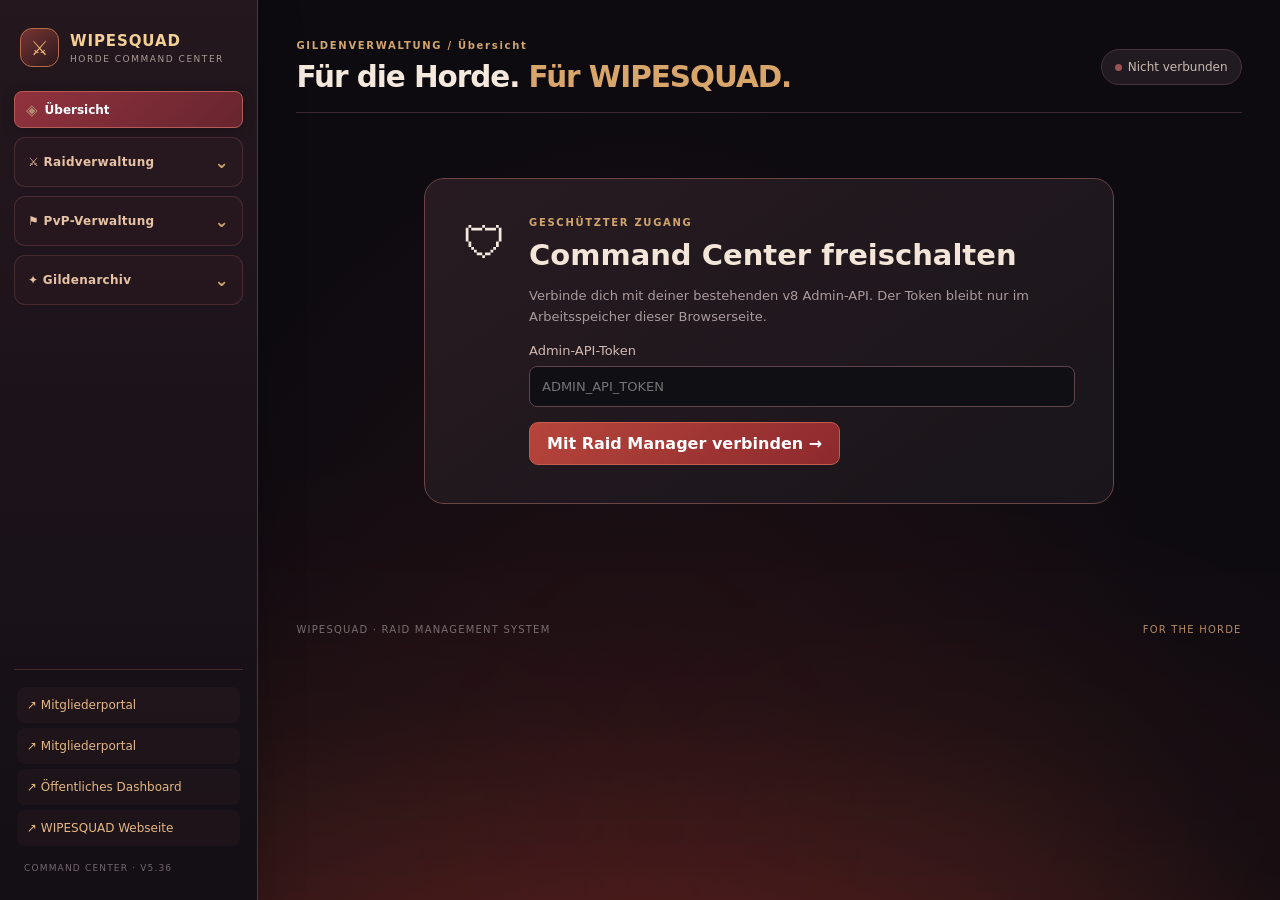
==== admin.html @ 076d46e2 "Add files via upload" ====
<!DOCTYPE html>
<html lang="de"><head><meta charset="utf-8"/><meta content="width=device-width,initial-scale=1" name="viewport"/><meta content="noindex,nofollow" name="robots"/><meta content="#100e11" name="theme-color"/><title>WIPESQUAD | Horde Command Center</title><link href="admin.css?v=533" rel="stylesheet"/><script src="dashboard-config.js"></script><script defer="" src="admin.js?v=536"></script><link href="horde-epic.css" rel="stylesheet"/><script defer="" src="site-ui.js"></script><link href="admin-nav-v534.css?v=534" rel="stylesheet"/><link href="admin-dropdown-v535.css?v=535" rel="stylesheet"/><script defer="True" src="admin-dropdown-v535.js?v=535"></script><link rel="stylesheet" href="admin-armory-v536.css?v=536"/></head><body><div class="shell" id="shell"><aside class="sidebar"><div class="brand"><div class="brand-mark">⚔</div><div><strong>WIPESQUAD</strong><small>HORDE COMMAND CENTER</small></div></div><div class="side-label">COMMAND CENTER</div><nav aria-label="Verwaltung" class="side-nav"><button aria-current="page" class="active" data-tab="overview"><span>◈</span> Übersicht</button><details class="ws-nav-dropdown"><summary>⚔  Raidverwaltung</summary><div class="ws-nav-items"><button data-tab="raids"><span>▦</span> Raidtermine</button><button data-tab="create"><span>＋</span> Raid erstellen</button><button data-tab="setup"><span>⚔</span> Wunschbesetzung</button><button data-tab="players"><span>♟</span> Spieler &amp; Kader</button><button data-tab="armory"><span>◈</span> Charaktere &amp; Armory</button></div></details><details class="ws-nav-dropdown"><summary>⚑  PvP-Verwaltung</summary><div class="ws-nav-items"><button data-tab="pvp"><span>⚑</span> PvP-Events</button><button data-tab="pvp-create"><span>＋</span> PvP-Event erstellen</button><button data-tab="pvp-teams"><span>🛡</span> PvP-Teams</button></div></details><details class="ws-nav-dropdown"><summary>✦  Gildenarchiv</summary><div class="ws-nav-items"><button data-tab="logs"><span>✦</span> Loot &amp; Bosskills</button></div></details></nav><div class="side-bottom"><a href="mitglied.html">↗ Mitgliederportal</a><a href="dashboard.html">↗ Öffentliches Dashboard</a><a href="index.html">↗ WIPESQUAD Webseite</a><div class="version">COMMAND CENTER · V5.36</div></div></aside><main class="main"><header class="topbar"><div><div class="eyebrow">GILDENVERWALTUNG / <span id="section-title">Übersicht</span></div><h1>Für die Horde. <em>Für WIPESQUAD.</em></h1></div><div class="top-actions"><span class="connection"><i></i><span id="connection-text">Nicht verbunden</span></span><button class="ghost" hidden="" id="logout">Abmelden</button></div></header><section class="login-card" id="login"><div class="login-icon">🛡</div><div><div class="eyebrow">GESCHÜTZTER ZUGANG</div><h2>Command Center freischalten</h2><p class="muted">Verbinde dich mit deiner bestehenden v8 Admin-API. Der Token bleibt nur im Arbeitsspeicher dieser Browserseite.</p><label>Admin-API-Token<input autocomplete="off" id="token" placeholder="ADMIN_API_TOKEN" type="password"/></label><button id="connect">Mit Raid Manager verbinden →</button></div></section><p aria-live="polite" class="status" id="status" role="status"></p><div hidden="" id="management"><section id="tab-overview"><div class="hero-panel"><div><div class="eyebrow">WIPESQUAD · LIVE OPERATIONS</div><h2>Deine Gilde. Deine Raids.<br/><span>Alles im Blick.</span></h2><p>Plane Events, organisiere Klassen und verwalte deinen Kader von einem zentralen Ort.</p><div class="hero-actions"><button id="quick-create">＋ Neuen Raid planen</button><button class="ghost" id="quick-plan">⚔ Raidbedarf ändern</button></div></div><div class="hero-emblem">⚔</div></div><div class="stats" id="stats"></div><div class="two-col"><section class="panel"><div class="sectionhead"><div><div class="eyebrow">RAIDPLANUNG</div><h2>Kommende Raids</h2></div><button class="ghost compact" id="overview-refresh">↻ Aktualisieren</button></div><div class="raid-grid" id="upcoming"></div></section><section class="panel"><div class="eyebrow">KADERÜBERSICHT</div><h2>Aktuelle Rollen</h2><div class="roles" id="role-summary"></div><p class="muted" id="overview-updated"></p><div class="help-box">Tipp: Klicke auf einen Raid, um Anmeldungen, Anwesenheit, Warteliste und Loot zu bearbeiten.</div></section></div></section><section class="panel" hidden="" id="tab-raids"><div class="sectionhead"><div><div class="eyebrow">RAID MANAGEMENT</div><h2>Raidtermine verwalten</h2></div><button class="ghost" id="reload">↻ Daten aktualisieren</button></div><label>Raidtermin auswählen<select id="event-select"></select></label><div id="event-detail"></div></section><section class="panel" hidden="" id="tab-setup"><div class="eyebrow">RAID COMPOSITION</div><h2>Wunschbesetzung bearbeiten</h2><p class="muted">Ändere Klassen und Specs über Dropdowns. Kein JSON notwendig.</p><label>Raidgröße<select id="size"><option value="10">10 Spieler</option><option value="20">20 Spieler</option><option value="40">40 Spieler</option></select></label><div class="total" id="template-total"></div><div class="template-header"><span>KLASSE &amp; SPEZIALISIERUNG</span><span>ANZAHL</span></div><div id="template-rows"></div><div class="actions"><button class="ghost" id="add-spec">＋ Klasse / Spec hinzufügen</button><button id="save-template">Besetzung speichern</button></div><p class="muted">Die Summe muss der Raidgröße entsprechen. Bestehende Anmeldungen werden nicht gelöscht.</p></section><section class="panel" hidden="" id="tab-create"><div class="eyebrow">EVENT CREATOR</div><h2>Neuen Raid erstellen</h2><div class="two"><label>Raidname<input id="new-title" placeholder="Molten Core"/></label><label>Raidgröße<select id="new-size"><option value="10">10 Spieler</option><option value="20">20 Spieler</option><option value="40">40 Spieler</option></select></label><label>Datum<input id="new-date" type="date"/></label><label>Startzeit<input id="new-time" type="time" value="19:30"/></label></div><label>Discord-Kanal-ID<input id="new-channel" inputmode="numeric" placeholder="Rechtsklick auf Kanal → ID kopieren"/></label><label>Beschreibung<textarea id="new-description" placeholder="Treffpunkt, Vorbereitung, besondere Hinweise …" rows="4"></textarea></label><button id="create">⚔ Raid in Discord erstellen</button></section><section class="panel" hidden="" id="tab-players"><div class="eyebrow">ROSTER</div><h2>Spieler &amp; Anmeldungen</h2><p class="muted">Durchsuche die angemeldeten Charaktere. Für Anwesenheit und Entfernen wähle den jeweiligen Raidtermin.</p><label>Spieler suchen<input id="player-search" placeholder="Name, Klasse, Spec oder Rolle …" type="search"/></label><p class="muted" id="player-count"></p><div id="players-list"></div></section><section class="panel" hidden="" id="tab-armory"><div class="eyebrow">GILDENKADER · ARMORY</div><h2>Alle Gildencharaktere</h2><p class="muted">Gespeicherte Charaktere der WIPESQUAD-Gilde. Ausrüstung und Werte über die externe WoW Forever Armory ansehen.</p><div class="ws-armory-tools"><label>Charakter suchen<input id="armory-search" type="search" placeholder="Name, Klasse, Spezialisierung oder Discord-ID …" /></label><label>Klasse filtern<select id="armory-class"><option value="">Alle Klassen</option></select></label></div><p class="muted" id="armory-count"></p><div id="armory-list" class="ws-armory-grid"></div></section><section class="panel" hidden="" id="tab-pvp"><div class="eyebrow">WARFRONT · EVENT MANAGEMENT</div><h2>PvP-Events &amp; Teilnehmer</h2><p class="muted">Termine, Teilnehmer und Absagen zentral verwalten.</p><div id="pvp-list"></div></section>
<section class="panel" hidden="" id="tab-pvp-create"><div class="eyebrow">WARFRONT · EVENT CREATOR</div><h2>Neues PvP-Event erstellen</h2><div class="two"><label>Eventname<input id="pvp-new-title" maxlength="70" placeholder="Arena-Abend"/></label><label>Plätze<input id="pvp-new-slots" max="80" min="2" type="number" value="10"/></label><label>Datum<input id="pvp-new-date" type="date"/></label><label>Startzeit<input id="pvp-new-time" type="time" value="19:30"/></label></div><label>Discord-Textkanal-ID<input id="pvp-new-channel" inputmode="numeric" placeholder="Kanal-ID aus Discord"/></label><button id="pvp-create-button">⚔ PvP-Event in Discord erstellen</button><p class="muted">Das Event wird mit interaktiven Anmeldebuttons im gewählten Discord-Kanal veröffentlicht.</p></section>
<section class="panel" hidden="" id="tab-pvp-teams"><div class="eyebrow">WARFRONT · TEAM MANAGEMENT</div><h2>Arena-Teams &amp; Schlachtfeldgruppen</h2><p class="muted">Spieler über ihre Discord-Nutzer-ID zuordnen. Arena-Teams haben feste Größen; Schlachtfeldgruppen bis zu 40 Mitglieder.</p><div class="ws-pvp-team-create"><label>Teamname<input id="pvp-team-name" maxlength="60" placeholder="Horde Elite"/></label><label>Modus<select id="pvp-team-mode"><option value="2v2">Arena 2v2</option><option value="3v3">Arena 3v3</option><option value="5v5">Arena 5v5</option><option value="Schlachtfeld">Schlachtfeldgruppe</option></select></label><button id="pvp-team-create">＋ Team erstellen</button></div><div id="pvp-team-list"></div></section><section class="panel" hidden="" id="tab-logs"><div class="eyebrow">GUILD ARCHIVES</div><h2>Loot &amp; Bosskills</h2><p class="muted">Alle dokumentierten Bosskills und Loot-Einträge. Neue Einträge kannst du unter „Raidtermine“ hinzufügen.</p><div id="log-list"></div></section></div><footer>WIPESQUAD · RAID MANAGEMENT SYSTEM <span>FOR THE HORDE</span></footer></main></div><div class="toast" hidden="" id="toast" role="status"></div></body></html>
---- admin.css ----
:root{color-scheme:dark;font-family:Inter,Segoe UI,system-ui,sans-serif;background:#0d0d10;color:#f5e9de}*{box-sizing:border-box}body{margin:0;background:radial-gradient(ellipse at 65% -20%,#3a2025 0,transparent 45%),#0d0d10}button,input,select,textarea{font:inherit}button{cursor:pointer;background:linear-gradient(135deg,#b6453b,#8d292e);color:#fff;border:1px solid #c55b4c;border-radius:9px;padding:11px 17px;font-weight:700;transition:.15s}button:hover{filter:brightness(1.16)}button:disabled{opacity:.45;cursor:not-allowed}.ghost{background:#292127;border-color:#594047}.danger{background:#622a30;border-color:#9e4247}.compact{padding:7px 11px;font-size:12px}.shell{display:grid;grid-template-columns:252px minmax(0,1fr);min-height:100vh}.sidebar{position:sticky;top:0;height:100vh;background:#151318;border-right:1px solid #37262b;padding:26px 16px;display:flex;flex-direction:column}.brand{display:flex;gap:12px;align-items:center;padding:5px 8px 34px}.brand-mark{display:grid;place-items:center;width:46px;height:46px;background:linear-gradient(145deg,#763333,#2b191c);border:1px solid #b66a49;border-radius:12px;color:#e6b777;font-size:25px}.brand strong{font-size:18px;letter-spacing:.06em;color:#f4cf96}.brand small{display:block;font-size:9px;letter-spacing:.17em;color:#a99b96;margin-top:4px}.side-label,.eyebrow{font-size:10px;font-weight:800;letter-spacing:.17em;color:#d2a56c}.side-label{padding:8px 13px}.side-nav{display:grid;gap:6px}.side-nav button{display:flex;align-items:center;gap:12px;text-align:left;background:transparent;border:1px solid transparent;color:#bdb0af;font-size:13px;padding:13px 14px}.side-nav button span{font-size:19px;color:#b48b70;width:22px;text-align:center}.side-nav button:hover{background:#2a2025}.side-nav button.active{background:#392429;border-color:#724147;color:#f6d3a6}.side-bottom{margin-top:auto;display:grid;gap:14px;padding:20px 12px 0;border-top:1px solid #392b2f}.side-bottom a{color:#d3b08b;text-decoration:none;font-size:12px}.version{color:#74676a;font-size:10px;letter-spacing:.13em}.main{min-width:0;padding:30px clamp(18px,3vw,52px);max-width:1750px;width:100%;margin:auto}.topbar{display:flex;align-items:center;justify-content:space-between;gap:18px;padding-bottom:24px;border-bottom:1px solid #3c292f}.topbar h1{font-size:clamp(21px,2.3vw,33px);margin:9px 0 0;letter-spacing:-.035em}.topbar h1 em{font-style:normal;color:#d8a66b}.top-actions{display:flex;align-items:center;gap:12px}.connection{white-space:nowrap;font-size:12px;color:#c9b9af;background:#211b21;padding:10px 13px;border:1px solid #49313a;border-radius:99px}.connection i{display:inline-block;width:7px;height:7px;border-radius:50%;background:#9c5353;margin-right:6px}.connected .connection i{background:#77c58e}.login-card{max-width:690px;margin:65px auto;padding:38px;background:linear-gradient(145deg,#271b21,#19151a);border:1px solid #6b4545;border-radius:20px;display:flex;gap:22px}.login-icon{font-size:44px}.login-card h2{font-size:29px;margin:10px 0}.muted{color:#aa9b9d;font-size:13px;line-height:1.65}h2{font-size:23px;color:#f3e5d7;margin:10px 0 18px}h3{font-size:17px;color:#ebc28f;margin:14px 0}.status{color:#e4c18c;min-height:22px;font-size:13px}.hero-panel{display:flex;justify-content:space-between;align-items:center;overflow:hidden;position:relative;padding:35px;background:radial-gradient(circle at 80% 50%,#66322d 0,transparent 36%),linear-gradient(115deg,#2b1b20,#18161a);border:1px solid #70413b;border-radius:17px;margin:18px 0}.hero-panel h2{font-size:clamp(29px,3vw,44px);line-height:1.12;margin:12px 0}.hero-panel h2 span{color:#e5af71}.hero-panel p{color:#bca8a4;font-size:14px}.hero-actions{display:flex;flex-wrap:wrap;gap:10px;margin-top:24px}.hero-emblem{font-size:120px;opacity:.22;transform:rotate(-12deg);padding:0 35px}.stats{display:grid;grid-template-columns:repeat(3,minmax(0,1fr));gap:14px;margin:18px 0}.stat{padding:21px;background:#1c191e;border:1px solid #403038;border-radius:12px;position:relative}.stat:before{content:'';position:absolute;top:0;left:18px;width:42px;height:2px;background:#b65b4b}.stat strong{display:block;font-size:31px;color:#f3c589}.stat small{color:#aa9998;font-size:12px}.two-col{display:grid;grid-template-columns:1.5fr 1fr;gap:17px}.panel{padding:25px;background:#1b181d;border:1px solid #423139;border-radius:14px;margin:18px 0;min-width:0}.sectionhead,.actions,.item,.template-row{display:flex;align-items:center;justify-content:space-between;gap:12px;flex-wrap:wrap}.sectionhead h2{margin-bottom:8px}.raid-grid{display:grid;gap:10px}.raid-tile{display:grid;text-align:left;gap:9px;background:#252026;border:1px solid #4a353b;border-radius:10px;padding:15px;width:100%}.raid-tile strong{font-size:17px}.raid-tile-top{display:flex;align-items:center;justify-content:space-between;gap:8px}.tag{font-size:11px;letter-spacing:.04em;color:#e7ba7d;background:#45302d;border:1px solid #704a39;padding:5px 9px;border-radius:7px}.roles{display:flex;flex-wrap:wrap;gap:8px;margin:18px 0}.role-chip{background:#31262c;border:1px solid #684449;padding:11px;border-radius:8px;color:#f2c78c;font-size:13px}.help-box{border-left:3px solid #aa6c47;background:#272027;padding:15px;font-size:12px;color:#c7aaa1;margin-top:22px}.empty{color:#a99b9b;padding:16px 0}.two{display:grid;grid-template-columns:repeat(2,minmax(0,1fr));gap:12px}label{display:block;color:#d2b9b3;font-size:13px;margin:15px 0}input,select,textarea{display:block;width:100%;background:#100f13;color:#f7eae4;border:1px solid #60434b;border-radius:8px;padding:12px;margin:8px 0;min-width:0}input:focus,select:focus,textarea:focus{outline:2px solid #b88659}textarea{resize:vertical}.item,.player-row,.log-entry{padding:13px 0;border-bottom:1px solid #3d3036}.item span{overflow-wrap:anywhere}.item>div{display:flex;align-items:center;gap:8px;flex-wrap:wrap}.subpanel{background:#221d23;border:1px solid #51373f;border-radius:11px;padding:19px;margin:17px 0}.subpanel h3{margin-top:0}.template-header{display:flex;justify-content:space-between;font-size:10px;letter-spacing:.13em;color:#bca59b;padding:13px}.template-row{padding:8px 0;border-bottom:1px solid #3c3036}.template-row select{flex:1;min-width:160px}.template-row input{width:100px}.template-row button{margin-left:auto}.actions{justify-content:flex-start;margin-top:20px}.total{font-weight:800;padding:13px;background:#2a2025;border-radius:9px}.total.good{color:#95d5a2}.total.bad{color:#ed9a8c}.player-row{display:flex;align-items:center;justify-content:space-between;gap:10px}.player-row strong,.player-row small{display:block}.player-row small{color:#b0a0a0;margin-top:5px}.log-entry{font-size:13px;color:#d8c5b7}.toast{position:fixed;bottom:22px;right:22px;max-width:350px;background:#39272c;border:1px solid #a86a57;border-radius:12px;padding:15px 20px;box-shadow:0 10px 35px #0009;z-index:20;font-size:13px}footer{display:flex;justify-content:space-between;color:#786d70;font-size:10px;letter-spacing:.12em;padding:20px 0}footer span{color:#b38a65}[hidden]{display:none!important}@media(max-width:1050px){.shell{grid-template-columns:205px minmax(0,1fr)}.sidebar{padding:20px 9px}.two-col{grid-template-columns:1fr}.hero-emblem{font-size:75px}}@media(max-width:750px){.shell{display:block}.sidebar{position:static;height:auto;padding:13px}.brand{padding:5px 8px 12px}.side-label,.side-bottom{display:none}.side-nav{display:flex;overflow-x:auto;gap:5px}.side-nav button{white-space:nowrap;padding:9px 11px;font-size:12px}.main{padding:16px}.topbar{align-items:flex-start;flex-direction:column}.stats{grid-template-columns:repeat(2,minmax(0,1fr))}.hero-panel{padding:23px}.hero-emblem{display:none}.login-card{padding:23px;margin:22px auto}.two{grid-template-columns:1fr}.panel{padding:17px}.template-row select{min-width:130px}}

/* V5.33 – gegliederte Horde-Navigation und PvP-Verwaltung */
.side-nav .ws-side-group{margin:18px 12px 7px;padding-top:12px;border-top:1px solid rgba(212,151,103,.16);font-size:10px;letter-spacing:.16em;color:#d8a16e;pointer-events:none}
.side-nav button{transition:background .18s,border-color .18s,color .18s}
.side-nav button.active{background:linear-gradient(90deg,rgba(144,49,63,.38),rgba(144,49,63,.14));border-color:rgba(197,104,109,.5)}
.ws-pvp-team-create{display:grid;grid-template-columns:1fr 1fr auto;align-items:end;gap:14px;margin:22px 0}
.ws-pvp-team-card{margin:14px 0;padding:18px;border:1px solid rgba(184,105,107,.27);border-radius:12px;background:linear-gradient(135deg,rgba(83,34,45,.18),rgba(25,20,25,.4))}
.ws-pvp-team-card .ws-pvp-controls{display:flex;gap:9px;flex-wrap:wrap;align-items:end;margin-top:12px}
.ws-pvp-team-card .ws-pvp-controls input{min-width:170px;max-width:260px}
.ws-pvp-team-card .ws-pvp-members{margin:12px 0;display:flex;gap:8px;flex-wrap:wrap}
.ws-pvp-team-card .ws-pvp-member{padding:7px 10px;border:1px solid rgba(184,105,107,.25);border-radius:8px}
@media(max-width:900px){.ws-pvp-team-create{grid-template-columns:1fr}}
---- horde-epic.css ----
/* WIPESQUAD – Horde Epic: ein Designsystem für alle öffentlichen Seiten */
:root{--ws-bg:#09090d;--ws-panel:#1d1419;--ws-border:#66333a;--ws-fire:#d94b37;--ws-gold:#f0bb77}
body:not(:has(.shell)){background:#09090d;color:#f9eee5}
body>header{background:rgba(9,8,12,.95);border-bottom:1px solid #6c3039;box-shadow:0 9px 36px #0009}
body>header .nav{min-height:76px;gap:24px}
body>header .brand{font-family:Cinzel,serif;color:#fff1df}
body>header .brand img{filter:drop-shadow(0 0 8px #b32427aa)}
body>header .nav nav{display:flex;align-items:center;gap:14px}
body>header .nav nav a,body>header .ws-menu-trigger{font:800 12px Inter,Arial,sans-serif;letter-spacing:.065em;text-transform:uppercase}
body>header .nav nav a:not(.ws-login-link),body>header .ws-menu-trigger{color:#ead7ce}
body>header .nav nav a:hover,body>header .ws-menu-trigger:hover{color:var(--ws-gold)}
.ws-menu{position:relative}
.ws-menu-trigger{display:flex;align-items:center;gap:8px;border:0;background:transparent;cursor:pointer;padding:12px 10px}
.ws-menu-trigger span{font-size:18px;color:#f0bb77;line-height:0}
.ws-menu-panel{position:absolute;top:calc(100% + 8px);left:0;z-index:100;min-width:215px;display:none;padding:9px;border:1px solid #713840;border-radius:11px;background:linear-gradient(155deg,#29181e,#100e12);box-shadow:0 18px 45px #000c}
.ws-menu.is-open .ws-menu-panel{display:grid;gap:4px;animation:ws-drop .18s ease both}
.ws-menu-panel a{display:block;padding:12px 13px;border-radius:7px;white-space:nowrap}
.ws-menu-panel a:hover{background:#62252d;color:#fff!important}
body>header .nav nav a.ws-login-link{background:linear-gradient(135deg,#b7393e,#7c202c);border:1px solid #c05b5d;padding:11px 22px;color:white!important;box-shadow:0 3px 16px #a62d3555}
body>header .nav nav a[aria-current=page]:not(.ws-login-link){color:var(--ws-gold)}
body:not(:has(.shell)) .page-hero{position:relative;overflow:hidden;min-height:310px;padding:88px 0 75px;background:radial-gradient(ellipse at 22% 30%,#5d1924aa,transparent 60%),linear-gradient(105deg,#240f17,#0a090d)}
body:not(:has(.shell)) .page-hero:after{content:"";position:absolute;inset:0;pointer-events:none;background:url('assets/wipesquad-wappen.webp') no-repeat 89% 50%/min(24vw,280px) auto;opacity:.19;filter:drop-shadow(0 0 18px #b73135)}
body:not(:has(.shell)) .page-hero .wrap{position:relative;z-index:1}
body:not(:has(.shell)) .page-hero h1{color:#fff0df;text-shadow:0 3px 20px #000b}
body:not(:has(.shell)) section{position:relative}
body:not(:has(.shell)) section:not(.stripe){background:radial-gradient(ellipse at 50% -15%,#28121b66,transparent 65%)}
body:not(:has(.shell)) .card,body:not(:has(.shell)) .step,body:not(:has(.shell)) .signup-panel,body:not(:has(.shell)) .faq details{background:linear-gradient(155deg,#291a20,#131015);border:1px solid #603139;box-shadow:0 12px 35px #0005;border-radius:12px}
body:not(:has(.shell)) .card{transition:transform .22s,border-color .22s,box-shadow .22s}
body:not(:has(.shell)) .card:hover{transform:translateY(-5px);border-color:#b34b4c;box-shadow:0 15px 36px #7e24272b}
body:not(:has(.shell)) .section-title{color:#fff0e1}
body:not(:has(.shell)) .eyebrow{color:#efb66f}
body:not(:has(.shell)) .btn{border-radius:7px;box-shadow:0 5px 20px #a72b2b33}
body:not(:has(.shell)) footer{background:linear-gradient(180deg,#170d12,#09090c);border-top:1px solid #63313b}
body:not(:has(.shell)) .hero{background:radial-gradient(ellipse at 75% 45%,#8b281f80,transparent 50%),radial-gradient(ellipse at 16% 90%,#6e1b1b80,transparent 55%),linear-gradient(115deg,#0c0b0e 20%,#25151a 70%,#100b0d)}
body:not(:has(.shell)) .hero-wappen{max-height:440px;filter:drop-shadow(0 0 30px #d84a3a66)}
body.portal-page{background:radial-gradient(ellipse at 60% 25%,#421722,#09090d 72%)}
body.portal-page::before{content:"";position:fixed;inset:76px 0 0;z-index:0;pointer-events:none;background:url('assets/wipesquad-wappen.webp') center 43%/min(55vw,560px) auto no-repeat;opacity:.10}
body.portal-page>header,body.portal-page>main{position:relative;z-index:1}
body.portal-page main .panel{background:linear-gradient(155deg,#29181fe8,#110f15eb);border:1px solid #67353e;box-shadow:0 20px 55px #0007;border-radius:14px}
body.portal-page main{padding-top:70px!important}
body.portal-page main button{background:linear-gradient(135deg,#b93e40,#78252e);border:1px solid #c75c5e}
body.portal-page main input,body.portal-page main select{border-color:#70434a}
@keyframes ws-drop{from{opacity:0;transform:translateY(-6px)}to{opacity:1;transform:translateY(0)}}
@media(max-width:760px){
 body>header .nav nav{display:none;flex-basis:100%;flex-direction:column;align-items:stretch;gap:3px;padding:0 0 18px}
 body>header .nav nav.open{display:flex}
 body>header .ws-menu{width:100%}
 body>header .ws-menu-trigger{width:100%;justify-content:space-between;padding:14px 10px}
 .ws-menu-panel{position:static;min-width:0;margin:0 0 8px 12px;box-shadow:none}
 body>header .nav nav a.ws-login-link{align-self:stretch;text-align:center}
 body:not(:has(.shell)) .page-hero:after{background-size:160px;opacity:.12;background-position:94% 50%}
 body:not(:has(.shell)) .page-hero{padding:70px 0 55px;min-height:250px}
 body.portal-page::before{background-size:85vw auto}
}
@media(prefers-reduced-motion:reduce){.ws-menu.is-open .ws-menu-panel{animation:none}body:not(:has(.shell)) .card{transition:none}}


/* EPIC V2 – zentriertes Wappen, Feuerlicht und durchgängige Horde-Ästhetik */
:root { --ws-gold:#f5bf73; --ws-fire:#f05b38; }
body:not(:has(.shell)) .hero {min-height:680px;isolation:isolate;background:radial-gradient(ellipse at 50% 38%,#75251c88 0%,#35131b80 35%,transparent 68%),linear-gradient(125deg,#0b090d,#281017 50%,#0b090d);}
body:not(:has(.shell)) .hero:before {background:repeating-linear-gradient(117deg,transparent 0 115px,#f38a3011 116px 118px);opacity:.8;}
body:not(:has(.shell)) .hero:after {height:125px;background:linear-gradient(transparent,#09090d)}
body:not(:has(.shell)) .hero .hero-content {width:100%;max-width:1160px;display:flex;flex-direction:column;align-items:center;text-align:center;padding:78px 24px 128px;}
body:not(:has(.shell)) .hero .eyebrow {text-align:center;letter-spacing:.24em;color:#f7c77f;text-shadow:0 0 16px #a52e20}
body:not(:has(.shell)) .hero .hero-wappen {width:min(100%,510px);height:auto;max-height:470px;object-fit:contain;margin:14px auto 12px;display:block;filter:drop-shadow(0 0 25px #dc3d287a) drop-shadow(0 14px 28px #0009);animation:ws-wappen-rise .8s ease-out both,ws-wappen-glow 5s ease-in-out 1s infinite alternate;}
body:not(:has(.shell)) .hero .lead {margin:4px auto 0;text-align:center;max-width:700px;font-size:18px;color:#f2dfd7;text-shadow:0 2px 10px #000}
body:not(:has(.shell)) .hero .actions {justify-content:center;margin-top:28px}
body:not(:has(.shell)) .page-hero {isolation:isolate;min-height:340px;background:radial-gradient(ellipse at 22% 50%,#6e2025aa,transparent 55%),linear-gradient(105deg,#2d1019,#0c090e 80%);border-bottom:1px solid #8b343b;box-shadow:inset 0 -45px 55px #08070a55;}
body:not(:has(.shell)) .page-hero:before {content:"";position:absolute;inset:0;pointer-events:none;background:repeating-linear-gradient(118deg,transparent 0 125px,#ed5d2910 126px 128px)}
body:not(:has(.shell)) .page-hero:after {background-position:89% 50%;background-size:min(25vw,310px) auto;opacity:.24;filter:drop-shadow(0 0 18px #dc3827)}
body:not(:has(.shell)) .page-hero h1 {font-size:clamp(36px,5vw,66px);letter-spacing:.025em;text-shadow:0 3px 22px #000,0 0 35px #b3333330}
body:not(:has(.shell)) .page-hero .eyebrow {color:#f3b66e}
body:not(:has(.shell)) .section-title {text-shadow:0 3px 20px #0006}
body:not(:has(.shell)) section {border-color:#60303a}
body:not(:has(.shell)) .card,body:not(:has(.shell)) .step {position:relative;overflow:hidden;border-color:#774047;background:linear-gradient(150deg,#321c23,#181015 72%);box-shadow:0 16px 40px #0006,inset 0 1px #f1ad7230}
body:not(:has(.shell)) .card:before,body:not(:has(.shell)) .step:after {content:"";position:absolute;top:0;left:18px;width:66px;height:2px;background:linear-gradient(90deg,#ffb56a,#a62e35);box-shadow:0 0 15px #ed703877}
body:not(:has(.shell)) .card h3 {color:#f4c184}
body:not(:has(.shell)) .btn:not(.secondary) {background:linear-gradient(135deg,#c64037,#84202a);border-color:#ef7958;box-shadow:0 5px 25px #b5313544,inset 0 1px #ffc28b55}
body:not(:has(.shell)) .btn:hover {box-shadow:0 8px 28px #c84d3c66;transform:translateY(-2px)}
body:not(:has(.shell)) .stripe {background:radial-gradient(ellipse at center,#421b22,#180d12 70%)}
body:not(:has(.shell)) footer {box-shadow:inset 0 1px #b24e4438}
body.portal-page {background:radial-gradient(ellipse at 50% 18%,#401923,#0b090d 74%)}
body.portal-page main .panel {border-color:#80434b;box-shadow:0 22px 55px #0008,inset 0 1px #f3ad6930}
body.portal-page::before {opacity:.13}
body>header .ws-menu-panel {border-color:#9b4846;box-shadow:0 20px 50px #000c,0 0 28px #7e202833}
body>header .ws-menu-trigger:hover {text-shadow:0 0 12px #ed784966}
@keyframes ws-wappen-rise {from{opacity:0;transform:translateY(16px) scale(.97)}to{opacity:1;transform:translateY(0) scale(1)}}
@keyframes ws-wappen-glow {from{filter:drop-shadow(0 0 18px #bc362966) drop-shadow(0 14px 28px #0009)}to{filter:drop-shadow(0 0 35px #e75b3a99) drop-shadow(0 14px 28px #0009)}}
@media(max-width:760px){body:not(:has(.shell)) .hero{min-height:580px}body:not(:has(.shell)) .hero .hero-content{padding:65px 20px 105px}body:not(:has(.shell)) .hero .hero-wappen{width:min(100%,380px)}body:not(:has(.shell)) .page-hero:after{background-size:155px auto;opacity:.15}body:not(:has(.shell)) .hero .lead{font-size:16px}}
@media(prefers-reduced-motion:reduce){body:not(:has(.shell)) .hero .hero-wappen{animation:none}}

/* WIPESQUAD HORDE EPIC V3 — navigation repair + cinematic embers */
:root{--ws-fire:#f26838;--ws-gold:#ffc17a}
body{overflow-x:hidden}
body>header{z-index:500!important;overflow:visible!important;background:linear-gradient(180deg,rgba(14,9,13,.98),rgba(9,8,12,.96))!important;border-bottom:1px solid #853638!important;box-shadow:0 8px 32px #000a,0 1px 0 #ff7b3d22!important}
body>header .nav{overflow:visible!important;position:relative;min-height:76px}
body>header .nav nav{position:relative;display:flex;align-items:center;gap:12px;overflow:visible!important}
body>header .nav nav .ws-menu{display:block;position:relative;flex:0 0 auto;min-width:0}
body>header .nav nav .ws-menu-trigger{appearance:none!important;display:inline-flex!important;align-items:center;justify-content:center;gap:8px;background:transparent!important;border:1px solid transparent!important;border-radius:8px!important;padding:13px 15px!important;color:#f3dfd2!important;font:800 12px/1.2 Inter,Arial,sans-serif!important;white-space:nowrap!important;cursor:pointer}
body>header .nav nav .ws-menu-trigger:hover,body>header .nav nav .ws-menu.is-open .ws-menu-trigger{background:#451c23!important;border-color:#8f4141!important;color:#ffd092!important}
body>header .nav nav .ws-menu-panel{position:absolute!important;top:calc(100% + 9px)!important;left:0!important;z-index:9999!important;min-width:230px!important;width:max-content!important;max-width:min(310px,90vw)!important;padding:9px!important;margin:0!important;border:1px solid #a64c42!important;border-radius:11px!important;background:linear-gradient(155deg,#321820,#130c11 85%)!important;box-shadow:0 22px 52px #000e,0 0 25px #b33b302c!important;flex-direction:column!important;gap:3px!important;align-items:stretch!important;white-space:normal!important}
body>header .nav nav .ws-menu:not(.is-open) .ws-menu-panel{display:none!important}
body>header .nav nav .ws-menu.is-open .ws-menu-panel{display:flex!important;animation:ws-drop .18s ease both}
body>header .nav nav .ws-menu-panel a{display:block!important;width:100%!important;box-sizing:border-box!important;padding:12px 14px!important;margin:0!important;line-height:1.45!important;white-space:normal!important;font-size:12px!important;color:#f7e3d5!important;text-transform:none!important;letter-spacing:.025em!important;border-radius:6px!important}
body>header .nav nav .ws-menu-panel a:hover,body>header .nav nav .ws-menu-panel a[aria-current=page]{background:linear-gradient(90deg,#812b30,#492029)!important;color:#ffd29b!important}
body>header .nav nav .ws-login-link{white-space:nowrap!important}
/* decorative ember particles, behind content */
.ws-ember-field{position:fixed;inset:0;z-index:0;overflow:hidden;pointer-events:none;contain:layout paint;opacity:.82}
.ws-ember{position:absolute;bottom:-25px;left:var(--x);width:var(--size);height:var(--size);border-radius:50%;background:#ff9a42;box-shadow:0 0 7px 2px #f66c2e8c,0 0 20px #c32b1e44;opacity:0;animation:ws-ember-rise var(--duration) linear var(--delay) infinite;will-change:transform,opacity}
@keyframes ws-ember-rise{0%{transform:translate3d(0,0,0) scale(.6);opacity:0}12%{opacity:var(--alpha)}70%{opacity:calc(var(--alpha) * .7)}100%{transform:translate3d(var(--drift),-105vh,0) scale(.15);opacity:0}}
body>header,body>main,body>footer,body>.shell{position:relative;z-index:1}
body>header{position:sticky;z-index:500}
body:not(:has(.shell)) .hero{background:radial-gradient(ellipse at 50% 35%,#8d271d8c,transparent 53%),radial-gradient(ellipse at 18% 85%,#4c131d9e,transparent 55%),linear-gradient(115deg,#0c080d,#2a0f18 52%,#0a090d)!important}
body:not(:has(.shell)) .hero .hero-wappen{filter:drop-shadow(0 0 28px #e14b32aa) drop-shadow(0 20px 36px #000a)}
body:not(:has(.shell)) .page-hero{background:radial-gradient(ellipse at 20% 48%,#72211d9c,transparent 58%),linear-gradient(115deg,#2a0f17,#100b10 80%)!important}
body:not(:has(.shell)) .page-hero::after{opacity:.28!important;filter:drop-shadow(0 0 25px #c43829)!important}
body:not(:has(.shell)) .card,body:not(:has(.shell)) .step,body:not(:has(.shell)) .signup-panel{border-color:#81413d!important;box-shadow:0 14px 40px #0009,inset 0 1px #ffbd7630!important}
body:not(:has(.shell)) .card:hover{border-color:#d36b45!important;box-shadow:0 17px 44px #000a,0 0 25px #d044282b!important}
body:not(:has(.shell)) footer{background:linear-gradient(180deg,#1a0d12,#09080c)!important}
body.ws-entering main{animation:ws-page-enter .42s ease-out both}
@keyframes ws-page-enter{from{opacity:.45;transform:translateY(9px)}to{opacity:1;transform:translateY(0)}}
@media(max-width:760px){body>header .nav nav{display:none;flex-direction:column;align-items:stretch;width:100%;gap:3px}body>header .nav nav.open{display:flex}body>header .nav nav .ws-menu{width:100%}body>header .nav nav .ws-menu-trigger{width:100%;justify-content:space-between!important}body>header .nav nav .ws-menu-panel{position:static!important;top:auto!important;left:auto!important;max-width:100%!important;width:100%!important;box-sizing:border-box;margin:4px 0 10px!important}body>header .nav nav .ws-login-link{align-self:stretch!important;text-align:center} .ws-ember-field{opacity:.5}}
@media(prefers-reduced-motion:reduce){.ws-ember{animation:none!important;display:none!important}body.ws-entering main{animation:none!important}}

/* V3.1 FIX: embers must be above opaque hero/main backgrounds. */
.ws-ember-field{z-index:40!important;opacity:1!important;mix-blend-mode:screen;isolation:isolate}
.ws-ember{background:#ffad52;box-shadow:0 0 8px 2px #ff8b3bc9,0 0 24px 5px #f04b284d}
@media(max-width:760px){.ws-ember-field{opacity:.8!important}}
@media(prefers-reduced-motion:reduce){.ws-ember-field{display:none!important}}

/* HORDE EPIC V3.2: visible embers + subtle living firelight on ALL pages. */
.ws-firelight{
 position:fixed!important;inset:0!important;z-index:39!important;
 pointer-events:none!important;overflow:hidden!important;
 background:
 radial-gradient(ellipse 44% 24% at 20% 104%,rgba(255,83,25,.20),transparent 75%),
 radial-gradient(ellipse 50% 26% at 79% 106%,rgba(227,44,17,.15),transparent 77%),
 linear-gradient(to top,rgba(141,33,16,.095),transparent 38%);
 mix-blend-mode:screen;opacity:.78;
 animation:ws-fire-breathe 7s ease-in-out infinite alternate;
}
.ws-firelight::before,.ws-firelight::after{
 content:"";position:absolute;bottom:-13vh;height:40vh;width:62vw;
 border-radius:50%;filter:blur(65px);transform-origin:center bottom;
 background:radial-gradient(ellipse at center,rgba(255,103,27,.22),rgba(196,29,13,.08) 45%,transparent 75%);
 animation:ws-flame-sway 9s ease-in-out infinite alternate;
}
.ws-firelight::before{left:-9vw}
.ws-firelight::after{right:-12vw;animation-duration:12s;animation-delay:-4s}
.ws-ember-field{position:fixed!important;inset:0!important;z-index:40!important;opacity:1!important;pointer-events:none!important;mix-blend-mode:screen}
.ws-ember{background:#ffb15b;box-shadow:0 0 9px 2px #ff8d39c7,0 0 24px 4px #f04c2952}
@keyframes ws-fire-breathe{0%{opacity:.53;filter:brightness(.88)}50%{opacity:.77}100%{opacity:.94;filter:brightness(1.12)}}
@keyframes ws-flame-sway{0%{transform:translateX(-3vw) scale(.92,1)}50%{transform:translateX(2vw) scale(1.08,.95)}100%{transform:translateX(5vw) scale(1,1.12)}}
@media(max-width:760px){.ws-firelight{opacity:.6}.ws-firelight::before,.ws-firelight::after{filter:blur(38px)}}
@media(prefers-reduced-motion:reduce){.ws-firelight{animation:none!important;opacity:.4}.ws-firelight::before,.ws-firelight::after{animation:none!important}.ws-ember-field{display:none!important}}


/* V3.3: clearly visible stylized flames, not just background glow */
.ws-flames{position:fixed!important;left:0;right:0;bottom:0;height:165px;z-index:41!important;pointer-events:none!important;overflow:hidden!important;opacity:.76;filter:drop-shadow(0 -5px 12px #f65c2c55)}
.ws-flames::before{content:"";position:absolute;left:0;right:0;bottom:-14px;height:62px;background:linear-gradient(to top,rgba(194,44,17,.6),rgba(255,93,26,.2),transparent);filter:blur(16px)}
.ws-flame-tongue{position:absolute;left:var(--fx);bottom:-36px;width:var(--fw);height:var(--fh);border-radius:58% 5% 65% 12%;background:linear-gradient(35deg,rgba(255,191,75,.78) 0%,rgba(255,100,27,.76) 34%,rgba(210,34,20,.52) 72%,transparent 95%);filter:blur(5px);transform-origin:center bottom;transform:rotate(-35deg) skewY(-9deg);mix-blend-mode:screen;animation:ws-real-flame var(--ft) ease-in-out var(--fd) infinite alternate}
@keyframes ws-real-flame{0%{transform:translateX(-8px) rotate(-43deg) skewY(-9deg) scale(.75,.76);opacity:.42}50%{transform:translateX(8px) rotate(-25deg) skewY(-12deg) scale(1.12,1.1);opacity:.92}100%{transform:translateX(-4px) rotate(-37deg) skewY(-6deg) scale(.84,1.22);opacity:.63}}
@media(max-width:760px){.ws-flames{height:110px;opacity:.56}.ws-flame-tongue{filter:blur(5px);scale:.75;transform-origin:bottom center}}
@media(prefers-reduced-motion:reduce){.ws-flames{display:none!important}}


/* V3.4: Feuer und Glut zwischen Seitenhintergrund und interaktiven Inhalten.
   Keine separate stacking context auf main/hero, sonst bleibt der Text hinter den Effekten. */
.ws-firelight{z-index:12!important;mix-blend-mode:screen;opacity:.52!important}
.ws-ember-field{z-index:13!important;mix-blend-mode:screen;opacity:.70!important}
.ws-flames{z-index:14!important;opacity:.48!important}
/* Hintergrundflächen liegen unter dem Feuer, ihre Inhalte darüber. */
body>main{z-index:auto!important;position:relative!important;isolation:auto!important}
body:not(:has(.shell)) main .hero,
body:not(:has(.shell)) main .page-hero,
body:not(:has(.shell)) main>section{isolation:auto!important;z-index:auto!important}
body:not(:has(.shell)) main .hero .hero-content,
body:not(:has(.shell)) main .page-hero .wrap,
body:not(:has(.shell)) main>section>.wrap,
body:not(:has(.shell)) main>section>.container,
body:not(:has(.shell)) main>.wrap,
body:not(:has(.shell)) main>.container,
body.portal-page>main>*{position:relative!important;z-index:30!important}
/* Auf Dashboard/Admin alle Inhalte oberhalb der Dekoration. */
body>.shell{position:relative!important;z-index:30!important}
body>footer{position:relative!important;z-index:auto!important}
body>footer>.wrap{position:relative!important;z-index:30!important}
/* Dropdowns bleiben über allem. */
body>header{z-index:500!important}
@media(max-width:760px){.ws-flames{opacity:.34!important}.ws-ember-field{opacity:.55!important}}

/* V3.5: NO foreground flames. Ambient fire is part of the page background.
   Content wrappers are above the ember field, including dynamic dashboard panels. */
.ws-flames,.ws-flame-tongue{display:none!important}
.ws-firelight{z-index:0!important;opacity:.32!important;mix-blend-mode:normal!important;
 background:radial-gradient(ellipse 62% 22% at 50% 103%,rgba(179,49,20,.18),transparent 80%)!important;
 filter:blur(18px);animation:ws-fire-breathe 11s ease-in-out infinite alternate!important}
.ws-firelight::before,.ws-firelight::after{opacity:.32!important;filter:blur(85px)!important}
.ws-ember-field{z-index:1!important;opacity:.38!important;mix-blend-mode:screen!important}
.ws-ember{width:clamp(1px,var(--size),3px)!important;height:clamp(1px,var(--size),3px)!important;
 box-shadow:0 0 5px #ff863b70!important}
/* A single explicit layer for all content, including live-rendered dashboard rows. */
body>main{position:relative!important;z-index:auto!important;isolation:auto!important}
body>main .wrap,body>main .container,body>main .hero-content,
body>main .shell,body>main .panel,body>main .card,
body>main .raid-toolbar,body>main .raid-summary,body>main .raid-section-heading,
body>main .raid-roles,body>main .raid-grid,body>main .raid-bottom,
body>main .raid-privacy,body>main .raid-list,body>main .raid-full,
body>main form,body>main button,body>main a,
body>.shell,body>footer .wrap{position:relative;z-index:5!important}
body>header{z-index:500!important}
/* Warmth comes from the background, not flame shapes in front of cards. */
body:not(:has(.shell)) .raid-page{background:radial-gradient(ellipse 70% 35% at 50% 100%,#30121a 0%,#130c11 55%,#0d0b0e 100%)!important}
body:not(:has(.shell)) main:not(.raid-page){background:radial-gradient(ellipse 65% 25% at 50% 100%,#281016 0%,#0c0a0e 80%)!important}
@media(prefers-reduced-motion:reduce){.ws-firelight{animation:none!important}.ws-ember-field{display:none!important}}


/* V3.6 – larger embers, warm firelight, no flame tongues.
   Decorative effects occupy layer 2; controls and content occupy layer 5+. */
.ws-flames,.ws-flame-tongue{display:none!important}
.ws-firelight{
 position:fixed!important;inset:0!important;z-index:2!important;
 pointer-events:none!important;opacity:.92!important;filter:none!important;
 mix-blend-mode:screen!important;
 background:
  radial-gradient(ellipse 75% 34% at 50% 110%,rgba(242,75,25,.37) 0%,rgba(168,39,19,.22) 38%,transparent 83%),
  radial-gradient(ellipse 38% 28% at 8% 102%,rgba(252,113,32,.26),transparent 85%),
  radial-gradient(ellipse 38% 28% at 93% 103%,rgba(236,65,25,.27),transparent 85%)!important;
 animation:ws-v36-glow 6.5s ease-in-out infinite alternate!important;
}
.ws-firelight::before,.ws-firelight::after{
 content:""!important;position:absolute!important;bottom:-10vh!important;
 width:65vw!important;height:48vh!important;border-radius:50%!important;
 opacity:.72!important;filter:blur(52px)!important;
 background:radial-gradient(ellipse at center,rgba(248,100,36,.29),rgba(173,36,22,.13) 43%,transparent 76%)!important;
 animation:ws-v36-sway 10s ease-in-out infinite alternate!important;
}
.ws-firelight::before{left:-12vw!important}
.ws-firelight::after{right:-12vw!important;left:auto!important;animation-delay:-5s!important}
.ws-ember-field{z-index:3!important;opacity:.93!important;mix-blend-mode:screen!important}
.ws-ember{
 width:var(--size)!important;height:var(--size)!important;
 background:radial-gradient(circle at 35% 35%,#ffe4a0 0%,#ff9c40 46%,#e44a22 100%)!important;
 box-shadow:0 0 8px 2px rgba(255,130,46,.55),0 0 19px 3px rgba(226,65,27,.22)!important;
}
/* Text, controls, dashboard and portal content remain above effects. */
body>header{position:relative!important;z-index:500!important}
body>main{position:relative!important;z-index:auto!important}
body>main .wrap,body>main .container,body>main .hero-content,
body>main .shell,body>main .panel,body>main .card,
body>main .raid-toolbar,body>main .raid-summary,body>main .raid-section-heading,
body>main .raid-roles,body>main .raid-grid,body>main .raid-bottom,
body>main .raid-privacy,body>main .raid-list,body>main .raid-full,
body>main form,body>main button,body>main a,
body>.shell,body>footer .wrap{position:relative!important;z-index:5!important}
@keyframes ws-v36-glow{0%{opacity:.72;transform:scale(1)}100%{opacity:1;transform:scale(1.035)}}
@keyframes ws-v36-sway{0%{transform:translateX(-2vw) scale(.94)}100%{transform:translateX(3vw) scale(1.07)}}
@media(max-width:760px){.ws-firelight{opacity:.7!important}.ws-ember-field{opacity:.78!important}}
@media(prefers-reduced-motion:reduce){.ws-firelight,.ws-firelight::before,.ws-firelight::after{animation:none!important}.ws-ember-field{display:none!important}}

/* V4.0 – no hard rectangular mask; particles fade gently behind cards. */
.ws-ember-field{
 -webkit-mask-image:var(--ws-soft-ember-mask,none)!important;
 mask-image:var(--ws-soft-ember-mask,none)!important;
 -webkit-mask-size:100% 100%!important;mask-size:100% 100%!important;
 -webkit-mask-repeat:no-repeat!important;mask-repeat:no-repeat!important;
}
.ws-firelight{-webkit-mask-image:none!important;mask-image:none!important}


/* V4.1 – ECHTE EBENEN, KEINE MASKEN ODER SCHWARZEN KACHELN.
   Hintergrund der Seite < Feuer/Glut < Inhaltscontainer.
   Entscheidend: main darf KEINEN eigenen Stacking Context erzeugen.
   Die alte Page-Enter-Animation nutzte transform + fill-mode:both und
   sperrte damit sämtliche Kinder unterhalb des fixed Ember-Layers ein. */
.ws-ember-field{
 position:fixed!important;inset:0!important;z-index:3!important;
 opacity:.93!important;pointer-events:none!important;
 -webkit-mask-image:none!important;mask-image:none!important;
 mix-blend-mode:screen!important;
}
.ws-firelight{
 position:fixed!important;inset:0!important;z-index:2!important;
 pointer-events:none!important;-webkit-mask-image:none!important;mask-image:none!important;
}
/* Kein transform/opacity/contain/isolation auf main: sonst entsteht ein
   unüberwindbarer Stacking Context, selbst wenn Kinder z-index:9999 haben. */
body>main,body.ws-entering>main,body.ws-leaving>main{
 position:relative!important;z-index:auto!important;isolation:auto!important;
 transform:none!important;filter:none!important;opacity:1!important;
 animation:none!important;contain:none!important;
}
body:not(:has(.shell)) main>.hero,
body:not(:has(.shell)) main>.page-hero,
body:not(:has(.shell)) main>section{
 position:relative!important;z-index:auto!important;isolation:auto!important;
 transform:none!important;filter:none!important;
}
/* Nur tatsächliche Inhaltsgruppen nach vorn. Die Abschnitts-Hintergründe
   bleiben hinter den Partikeln, daher Glut auch zwischen den Karten sichtbar. */
body>main .hero-content,
body>main .page-hero>.wrap,
body>main>section>.wrap,
body>main>section>.container,
body>main>.wrap,
body>main>.container,
body>main>.dashboard-wrap,
body>main>.raid-container,
body>main>.raid-content,
body>main>.content,
body>main>.panel,
body>main>.card,
body>main>.grid,
body>main>form,
body>main>.auth-container,
body>main>.login-container,
body>main>.portal-container,
body>.shell,
body>footer>.wrap{
 position:relative!important;z-index:20!important;
}
/* Karten sind selbst deckend und überdecken Partikel zuverlässig. */
body>main .card,body>main .step,body>main .panel,
body>main .raid-card,body>main .raid-panel,
body>main .raid-role-card,body>main .raid-summary,
body>main .raid-overview,body>main .signup-panel,
body>main .raid-full,body>main .raid-list{
 position:relative!important;z-index:21!important;
}
body>header{position:relative!important;z-index:500!important}
body>footer{position:relative!important;z-index:auto!important;isolation:auto!important}
/* Verhindert das Übermalen des Menüs und respektiert Bewegungsreduktion. */
@media(prefers-reduced-motion:reduce){.ws-ember-field{display:none!important}}

/* V4.2 – Portal login.html / mitglied.html: isolate portal content above embers.
   The portal main is a direct body child with inline layout styles. Its own
   stacking context keeps the entire panel above the fixed particles, rather
   than relying on nested .panel z-index rules. */
body.portal-page > main {
  position:relative!important;
  z-index:25!important;
  isolation:isolate!important;
  transform:none!important;
  filter:none!important;
  opacity:1!important;
  animation:none!important;
  background:transparent!important;
  box-shadow:none!important;
}
body.portal-page > main > .panel,
body.portal-page > main > section.panel {
  position:relative!important;
  z-index:1!important;
  isolation:isolate!important;
  background:linear-gradient(155deg,rgba(41,24,31,.96),rgba(17,15,21,.97))!important;
}
body.portal-page > main > p {position:relative!important;z-index:1!important}
/* Preserve the original ember/glow visual strength from V3.6. */

/* V4.3 – Portal without rectangular compositing backdrop.
   Keep the whole portal above the effects, but avoid an isolated main
   compositing layer that creates a dark rectangle against screen-blended embers. */
body.portal-page > main {
  position:relative!important;
  z-index:25!important;
  isolation:auto!important;
  background:none!important;
  background-color:transparent!important;
  background-image:none!important;
  box-shadow:none!important;
  border:0!important;
  outline:0!important;
  filter:none!important;
  backdrop-filter:none!important;
  -webkit-backdrop-filter:none!important;
  transform:none!important;
  opacity:1!important;
}
body.portal-page > main::before,
body.portal-page > main::after {
  content:none!important;
  display:none!important;
}
/* Individual portal panels are the only opaque surfaces; their children
   are above the ambient particles, while the surrounding space stays open. */
body.portal-page > main > .panel,
body.portal-page > main > section.panel {
  position:relative!important;
  z-index:26!important;
  isolation:auto!important;
  background:linear-gradient(155deg,rgba(42,24,31,.97),rgba(18,15,21,.97))!important;
  box-shadow:0 16px 42px rgba(0,0,0,.32),inset 0 1px rgba(255,185,118,.10)!important;
}
body.portal-page > main > p {position:relative!important;z-index:26!important}
/* Crest remains a soft watermark behind the portal and below its content. */
body.portal-page::before {
  background-position:center 46%!important;
  background-size:min(55vw,500px) auto!important;
  opacity:.16!important;
  z-index:0!important;
}
@media(max-width:760px){body.portal-page::before{background-size:82vw auto!important}}


/* V4.4 – Portal: do not lift the entire main above the particles.
   A raised main creates one large composited rectangle. Only raise its
   actual panels and controls. Keep main transparent and unstacked. */
body.portal-page > main,
body.portal-page:has(#message) > main,
body.portal-page.ws-ready > main,
body.portal-page.ws-entering > main,
body.portal-page.ws-leaving > main {
  position:relative!important;
  z-index:auto!important;
  isolation:auto!important;
  background:transparent!important;
  background-color:transparent!important;
  background-image:none!important;
  box-shadow:none!important;
  backdrop-filter:none!important;
  -webkit-backdrop-filter:none!important;
  opacity:1!important;
  transform:none!important;
  filter:none!important;
  animation:none!important;
  contain:none!important;
}
body.portal-page > main > section.panel,
body.portal-page > main > .panel,
body.portal-page > main > p {
  position:relative!important;
  z-index:30!important;
}
body.portal-page > main > section.panel,
body.portal-page > main > .panel {
  background:linear-gradient(155deg,#291820,#131015)!important;
  backdrop-filter:none!important;
  -webkit-backdrop-filter:none!important;
}
/* Avoid stacking the large portal wrapper above the glow. */
body.portal-page .ws-ember-field {z-index:3!important}
body.portal-page .ws-firelight {z-index:2!important}
body.portal-page > header {z-index:500!important}


/* V4.5 – weicher, nahtloser Feuerschein im unteren Bildbereich.
   Der bisherige harte Horizont entstand durch die Kanten der
   bildschirmgrossen, animierten Glow-Ebene und ihrer Pseudo-Elemente.
   Der Schein wird jetzt nach oben weich ausgeblendet; Glutpartikel,
   Portalkarten und Navigation behalten ihre bestehenden Ebenen. */
.ws-firelight {
  overflow:visible!important;
  background:
    radial-gradient(ellipse 100% 80% at 50% 125%,
      rgba(232,72,29,.32) 0%,
      rgba(172,43,24,.20) 34%,
      rgba(107,25,24,.08) 60%,
      transparent 100%)!important;
  -webkit-mask-image:linear-gradient(to bottom,
      transparent 0%,transparent 14%,
      rgba(0,0,0,.10) 35%,
      rgba(0,0,0,.42) 58%,
      #000 100%)!important;
  mask-image:linear-gradient(to bottom,
      transparent 0%,transparent 14%,
      rgba(0,0,0,.10) 35%,
      rgba(0,0,0,.42) 58%,
      #000 100%)!important;
  -webkit-mask-size:100% 100%!important;
  mask-size:100% 100%!important;
  animation:ws-v45-glow 8s ease-in-out infinite alternate!important;
}
.ws-firelight::before,.ws-firelight::after {
  bottom:-24vh!important;
  height:64vh!important;
  width:75vw!important;
  filter:blur(95px)!important;
  opacity:.46!important;
  background:radial-gradient(ellipse at center,
    rgba(246,98,36,.23) 0%,
    rgba(167,39,22,.11) 44%,
    transparent 78%)!important;
}
@keyframes ws-v45-glow {
  from {opacity:.80;transform:scale(1)}
  to {opacity:.98;transform:scale(1.018)}
}
@media(prefers-reduced-motion:reduce){
  .ws-firelight{animation:none!important}
}

/* V4.6 – Portal: harte horizontale Naht entfernen.
   Statt mehrerer begrenzter und animiert skalierter Glow-Flächen wird
   EIN durchgehender Viewport-Verlauf verwendet. Keine Masken-Kante,
   kein Blur-Clipping, kein separater Pseudo-Element-Horizont. */
body.portal-page {
  background:linear-gradient(180deg,#0b090e 0%,#100b11 28%,#1b0d13 62%,#32130f 100%)!important;
  background-attachment:fixed!important;
  min-height:100vh;
}
body.portal-page .ws-firelight {
  position:fixed!important;
  inset:0!important;
  width:100vw!important;
  height:100vh!important;
  overflow:visible!important;
  z-index:2!important;
  opacity:1!important;
  transform:none!important;
  filter:none!important;
  animation:none!important;
  mix-blend-mode:normal!important;
  -webkit-mask-image:none!important;
  mask-image:none!important;
  background:radial-gradient(ellipse 105% 92% at 50% 132%,
    rgba(229,79,31,.27) 0%,
    rgba(155,41,23,.17) 37%,
    rgba(99,24,27,.06) 66%,
    rgba(99,24,27,0) 100%)!important;
}
body.portal-page .ws-firelight::before,
body.portal-page .ws-firelight::after {
  content:none!important;
  display:none!important;
}
/* Glut bleibt zwischen Hintergrund und vollständig deckenden Karten. */
body.portal-page .ws-ember-field{z-index:3!important}
body.portal-page>main{background:transparent!important;box-shadow:none!important}
body.portal-page>main>.panel,
body.portal-page>main>section.panel{z-index:30!important}

/* V4.7 – Portal: no seam between document background and viewport.
   Match the root canvas to the body and avoid a separate fixed gradient
   ending at the viewport edge. The firelight itself stays fixed and soft. */
html:has(body.portal-page) {
  min-height:100%;
  background:#0b090e!important;
}
body.portal-page {
  min-height:100vh!important;
  margin:0!important;
  background:#0b090e!important;
  background-image:none!important;
  background-attachment:scroll!important;
}
body.portal-page .ws-firelight {
  position:fixed!important;
  inset:0!important;
  width:100%!important;
  height:100%!important;
  background:radial-gradient(ellipse 115% 115% at 50% 130%,
    rgba(205,64,29,.29) 0%,
    rgba(135,37,25,.18) 34%,
    rgba(75,21,26,.08) 62%,
    rgba(11,9,14,0) 86%)!important;
  background-repeat:no-repeat!important;
  border:0!important;
  box-shadow:none!important;
}
/* Keep the page surface transparent; only the real cards are opaque. */
body.portal-page > main {background:transparent!important;}


/* WIPESQUAD V5 – Navigation only; V4.7 background/fire layers remain unchanged. */
body>header .nav{width:min(100% - 48px,1380px)!important;max-width:1380px!important;min-height:94px!important;margin-inline:auto!important;display:flex!important;align-items:center!important;justify-content:space-between!important;gap:32px!important}
body>header .brand{display:inline-flex!important;align-items:center!important;gap:13px!important;flex-shrink:0!important;font-size:clamp(21px,1.65vw,29px)!important;font-weight:800!important;letter-spacing:.045em!important;white-space:nowrap!important;text-shadow:0 2px 18px #000b}
body>header .brand img{width:43px!important;height:48px!important;object-fit:contain!important;filter:drop-shadow(0 0 11px #d13a35a0)!important}
body>header .nav nav{margin-left:auto!important;gap:7px!important;align-items:center!important}
body>header .nav nav>a:not(.ws-login-link),body>header .nav nav .ws-menu-trigger{font:800 13px/1.3 Inter,Arial,sans-serif!important;letter-spacing:.045em!important;text-transform:uppercase!important;white-space:nowrap!important}
body>header .nav nav>a:not(.ws-login-link){padding:15px 14px!important;border-radius:8px!important;text-decoration:none!important}
body>header .nav nav .ws-menu-trigger{padding:15px 14px!important}
body>header .nav nav>a:not(.ws-login-link):hover{background:#451c23!important;color:#ffd092!important}
body>header .nav nav>a[aria-current=page]:not(.ws-login-link),body>header .nav nav .ws-menu.has-active-page>.ws-menu-trigger{color:#ffc17a!important;box-shadow:inset 0 -2px #f0a95e}
body>header .nav nav a.ws-login-link{display:inline-flex!important;align-items:center!important;justify-content:center!important;min-height:46px!important;box-sizing:border-box!important;margin-left:12px!important;padding:12px 23px!important;border-radius:8px!important;font:800 13px/1.2 Inter,Arial,sans-serif!important;text-decoration:none!important;letter-spacing:.04em!important}
body>header .nav nav .ws-menu-panel{top:calc(100% + 7px)!important}
body>header .nav-toggle{border:1px solid #824043!important;border-radius:8px!important;background:#351820!important;color:#ffe3cb!important;padding:11px 15px!important;font-weight:800!important;cursor:pointer}
@media(max-width:1050px){body>header .nav{width:min(100% - 32px,1380px)!important;gap:14px!important}body>header .brand{font-size:21px!important}body>header .brand img{width:36px!important;height:40px!important}body>header .nav nav{gap:0!important}body>header .nav nav>a:not(.ws-login-link),body>header .nav nav .ws-menu-trigger{font-size:11px!important;padding:12px 9px!important}body>header .nav nav a.ws-login-link{margin-left:5px!important;padding:11px 13px!important;font-size:11px!important}}
@media(max-width:760px){body>header .nav{min-height:76px!important;flex-wrap:wrap!important;gap:8px!important;padding:10px 0!important}body>header .nav-toggle{display:inline-flex!important;margin-left:auto!important}body>header .nav nav{width:100%!important;flex-basis:100%!important;margin:0!important;flex-direction:column!important;align-items:stretch!important;gap:4px!important;padding:8px 0 12px!important}body>header .nav nav:not(.open){display:none!important}body>header .nav nav.open{display:flex!important}body>header .nav nav>a:not(.ws-login-link),body>header .nav nav .ws-menu-trigger{font-size:14px!important;padding:15px 14px!important;width:100%!important;box-sizing:border-box!important;text-align:left!important}body>header .nav nav .ws-menu-trigger{justify-content:space-between!important}body>header .nav nav .ws-menu-panel{position:static!important;width:100%!important;max-width:100%!important;min-width:0!important;margin:2px 0 8px!important}body>header .nav nav a.ws-login-link{margin:9px 0 0!important;width:100%!important;min-height:48px!important}}

/* V5.1 – direct members area and session-aware dashboard button */
body>header .nav nav a.ws-member-link{
  color:#f1d7b5!important;font-weight:800!important;
  padding:13px 14px!important;border-radius:8px!important;
  white-space:nowrap;transition:background .2s,color .2s;
}
body>header .nav nav a.ws-member-link:hover,
body>header .nav nav a.ws-member-link[aria-current="page"]{
  background:rgba(115,42,45,.32)!important;color:#ffc17a!important;
}
@media(max-width:760px){body>header .nav nav a.ws-member-link{display:block;padding:15px 12px!important}}
---- admin-nav-v534.css ----
/* WIPESQUAD V5.34: dashboard-aligned command navigation */
body{background:radial-gradient(ellipse at 50% 110%,rgba(103,34,36,.26),transparent 65%),#0d0b10!important}
.shell{display:block;min-height:100vh}
.sidebar{position:relative;top:auto;height:auto;display:flex;flex-direction:column;padding:0 max(22px,calc((100vw - 1280px)/2));background:linear-gradient(180deg,#21151c 0%,#150f15 100%);border:0;border-bottom:1px solid rgba(187,97,86,.32);box-shadow:0 14px 45px rgba(0,0,0,.22);z-index:5}
.sidebar .brand{padding:17px 5px 12px;gap:11px}
.sidebar .brand-mark{width:39px;height:39px;font-size:20px}
.sidebar .brand strong{font-size:15px}.sidebar .brand small{font-size:9px}
.side-nav{display:flex;align-items:center;flex-wrap:wrap;gap:6px;padding:0 0 13px}
.side-nav .ws-side-group{margin:0 5px 0 12px;padding:0;border:0;white-space:nowrap;font-size:9px;letter-spacing:.13em}
.side-nav .ws-side-group:first-child{margin-left:0}
.side-nav button{flex:0 0 auto;min-height:37px;border-radius:8px;padding:8px 11px;font-size:12px;gap:7px;white-space:nowrap}
.side-nav button span{width:auto;font-size:15px}
.side-nav button:hover{background:#35202a;border-color:rgba(184,91,91,.24)}
.side-nav button.active{background:linear-gradient(135deg,#91323e,#67252e);border-color:#b45a57;color:#fff;box-shadow:0 2px 12px #0004}
.sidebar .side-bottom{display:flex;flex-wrap:wrap;align-items:center;gap:15px;margin:0;padding:0 0 12px;border:0}
.sidebar .side-bottom a{font-size:11px;color:#c9aa9d}.sidebar .version{margin-left:auto;font-size:9px}
.main{max-width:1280px;margin:0 auto;padding:34px 24px 45px}
.topbar{padding-bottom:18px}.panel{background:linear-gradient(145deg,#21171d,#171319);border-color:#52313c}
.ws-ember-field{position:fixed!important;inset:0!important;pointer-events:none!important;z-index:1!important;opacity:.85!important}
.ws-firelight{pointer-events:none!important;z-index:0!important}
.shell,.toast{position:relative;z-index:2}.toast{position:fixed;z-index:20}
@media(max-width:1100px){.sidebar{padding:0 20px}.side-nav .ws-side-group{width:100%;margin:10px 0 0}.side-nav{gap:5px}.side-nav button{font-size:11px}}
@media(max-width:750px){.sidebar{position:relative;padding:0 12px}.sidebar .brand{padding:12px 2px}.side-nav{display:flex;overflow-x:auto;flex-wrap:nowrap;scrollbar-width:thin;padding-bottom:12px}.side-nav .ws-side-group{display:none}.side-nav button{flex-shrink:0}.sidebar .side-bottom{display:flex;padding-bottom:10px}.sidebar .version{display:none}.main{padding:20px 14px}.topbar{gap:12px}}
@media(prefers-reduced-motion:reduce){.ws-ember-field{display:none!important}}
---- admin-dropdown-v535.css ----
/* V5.35: linke, aufklappbare Command-Center-Navigation */
@media(min-width:751px){
 .shell{display:grid!important;grid-template-columns:258px minmax(0,1fr)!important;min-height:100vh}
 .sidebar{position:sticky!important;top:0!important;align-self:start;height:100vh!important;display:flex!important;flex-direction:column!important;padding:24px 14px!important;background:linear-gradient(180deg,#24171e,#130f15)!important;border-right:1px solid #56323c!important;border-bottom:0!important;overflow-y:auto;overflow-x:hidden;z-index:10!important}
 .sidebar .brand{padding:4px 6px 24px!important}
 .side-nav{display:flex!important;flex-direction:column!important;align-items:stretch!important;flex-wrap:nowrap!important;gap:9px!important;padding:0!important;overflow:visible!important}
 .side-nav>button,.ws-nav-items button{width:100%;justify-content:flex-start!important;white-space:normal!important}
 .main{width:100%;max-width:1450px;margin:0 auto!important;padding:40px clamp(22px,3vw,56px)!important}
 .sidebar .side-bottom{margin-top:auto!important}
}
.sidebar .side-label{display:none!important}
.ws-nav-dropdown{display:block;border:1px solid rgba(183,106,106,.24);border-radius:11px;background:rgba(49,27,36,.42);overflow:hidden}
.ws-nav-dropdown summary{cursor:pointer;list-style:none;padding:14px 13px;font-size:12px;font-weight:750;letter-spacing:.025em;color:#e7c3a5;user-select:none;display:flex;align-items:center;justify-content:space-between}
.ws-nav-dropdown summary::-webkit-details-marker{display:none}
.ws-nav-dropdown summary::after{content:'⌄';font-size:17px;color:#d7a56e;transition:transform .18s}
.ws-nav-dropdown[open] summary::after{transform:rotate(180deg)}
.ws-nav-dropdown[open] summary{background:rgba(111,43,54,.23);border-bottom:1px solid rgba(183,106,106,.2)}
.ws-nav-items{padding:6px;display:grid;gap:3px}
.ws-nav-items button{display:flex!important;text-align:left!important;min-height:39px!important;padding:9px 11px!important;border-radius:7px!important;background:transparent;border:1px solid transparent;color:#d9c5bf;font-size:12px!important;cursor:pointer!important}
.ws-nav-items button:hover{background:rgba(151,63,76,.24)!important}
.ws-nav-items button.active{background:linear-gradient(90deg,#7f303b,#43212b)!important;border-color:#b15a5b!important;color:#fff!important}
.sidebar .side-bottom{display:flex!important;flex-direction:column!important;align-items:stretch!important;gap:5px!important;padding:17px 3px 3px!important;border-top:1px solid rgba(185,108,98,.3)!important;position:relative!important;z-index:30!important;pointer-events:auto!important}
.sidebar .side-bottom a{display:block!important;position:relative!important;z-index:31!important;pointer-events:auto!important;padding:11px 10px!important;color:#e5b785!important;text-decoration:none!important;font-size:12px!important;border-radius:8px!important;background:rgba(93,49,55,.12)}
.sidebar .side-bottom a:hover{color:#fff!important;background:rgba(143,53,65,.35)!important}
.sidebar .version{margin:12px 7px 0!important;font-size:9px!important}
.ws-ember-field,.ws-firelight{pointer-events:none!important}
@media(max-width:750px){
 .shell{display:block!important}
 .sidebar{position:relative!important;height:auto!important;padding:14px!important;display:flex!important;flex-direction:column!important;z-index:10!important}
 .side-nav{display:flex!important;flex-direction:column!important;align-items:stretch!important;overflow:visible!important;gap:8px!important}
 .side-nav>button{width:100%!important}
 .sidebar .side-bottom{display:flex!important;flex-direction:column!important;align-items:stretch!important}
 .main{padding:20px 14px!important}
}
---- admin-armory-v536.css ----
/* V5.36: Gildencharaktere und externe Armory */
.ws-armory-tools{display:grid;grid-template-columns:minmax(0,2fr) minmax(160px,1fr);gap:14px;margin:20px 0 12px}
.ws-armory-tools label{display:block}.ws-armory-tools input,.ws-armory-tools select{width:100%;box-sizing:border-box}
.ws-armory-grid{display:grid;grid-template-columns:repeat(auto-fit,minmax(245px,1fr));gap:14px;margin-top:16px}
.ws-armory-card{min-width:0;background:linear-gradient(145deg,rgba(83,40,48,.28),rgba(24,19,25,.9));border:1px solid rgba(197,117,95,.24);border-radius:12px;padding:17px;display:flex;flex-direction:column;gap:12px}
.ws-armory-card-head{display:flex;flex-direction:column;gap:5px}.ws-armory-card-head strong{font-size:1.15rem;color:#f2e2d4}
.ws-armory-external{display:inline-flex;align-items:center;min-height:36px;color:#e6b37b!important;text-decoration:none;font-weight:700;font-size:.88rem}
.ws-armory-external:hover{text-decoration:underline;color:#ffd9a1!important}
@media(max-width:680px){.ws-armory-tools{grid-template-columns:1fr}}
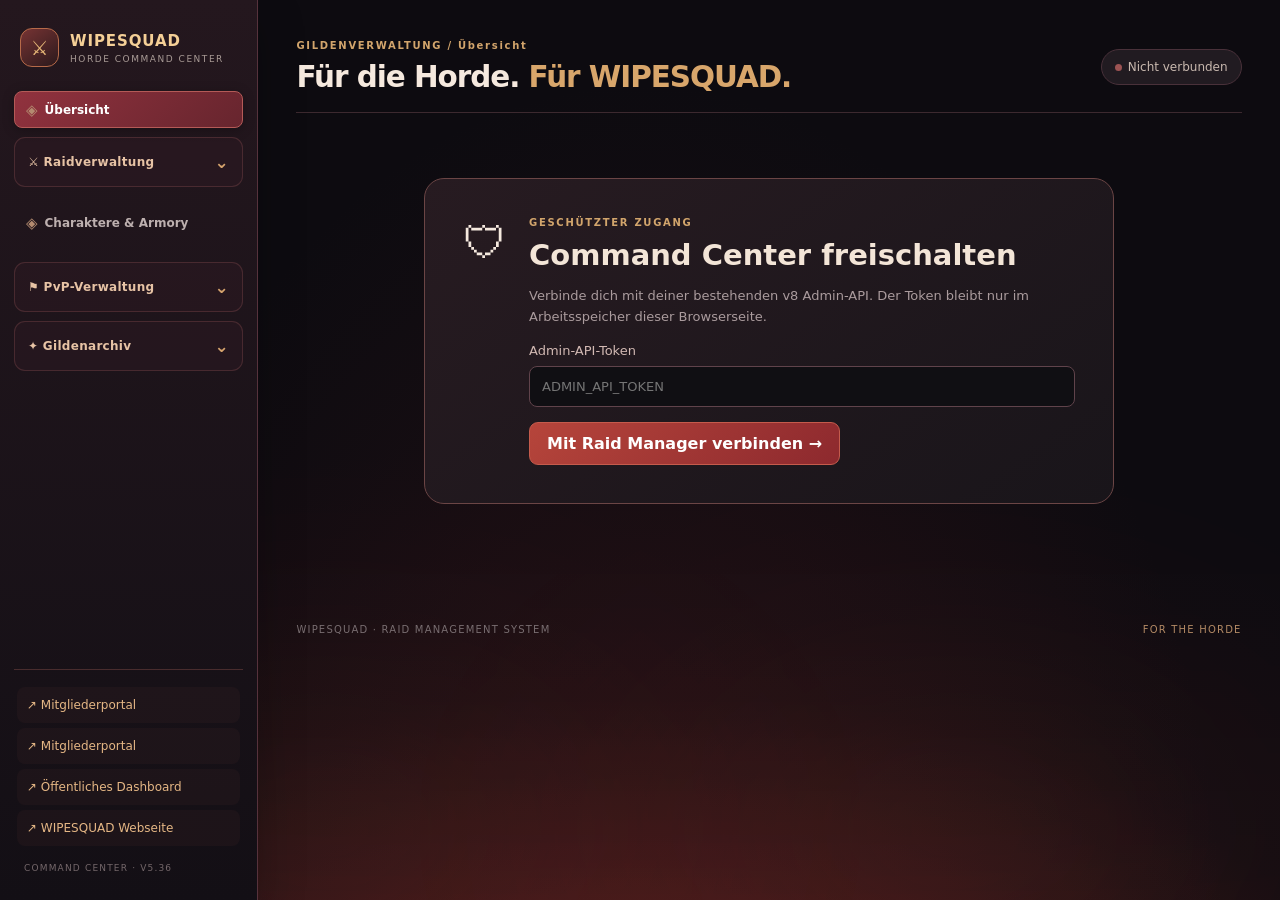
==== commit abb0640f: "Add files via upload" ====
--- a/admin.html
+++ b/admin.html
@@ -1,4 +1,4 @@
 <!DOCTYPE html>
-<html lang="de"><head><meta charset="utf-8"/><meta content="width=device-width,initial-scale=1" name="viewport"/><meta content="noindex,nofollow" name="robots"/><meta content="#100e11" name="theme-color"/><title>WIPESQUAD | Horde Command Center</title><link href="admin.css?v=533" rel="stylesheet"/><script src="dashboard-config.js"></script><script defer="" src="admin.js?v=536"></script><link href="horde-epic.css" rel="stylesheet"/><script defer="" src="site-ui.js"></script><link href="admin-nav-v534.css?v=534" rel="stylesheet"/><link href="admin-dropdown-v535.css?v=535" rel="stylesheet"/><script defer="True" src="admin-dropdown-v535.js?v=535"></script><link rel="stylesheet" href="admin-armory-v536.css?v=536"/></head><body><div class="shell" id="shell"><aside class="sidebar"><div class="brand"><div class="brand-mark">⚔</div><div><strong>WIPESQUAD</strong><small>HORDE COMMAND CENTER</small></div></div><div class="side-label">COMMAND CENTER</div><nav aria-label="Verwaltung" class="side-nav"><button aria-current="page" class="active" data-tab="overview"><span>◈</span> Übersicht</button><details class="ws-nav-dropdown"><summary>⚔  Raidverwaltung</summary><div class="ws-nav-items"><button data-tab="raids"><span>▦</span> Raidtermine</button><button data-tab="create"><span>＋</span> Raid erstellen</button><button data-tab="setup"><span>⚔</span> Wunschbesetzung</button><button data-tab="players"><span>♟</span> Spieler &amp; Kader</button><button data-tab="armory"><span>◈</span> Charaktere &amp; Armory</button></div></details><details class="ws-nav-dropdown"><summary>⚑  PvP-Verwaltung</summary><div class="ws-nav-items"><button data-tab="pvp"><span>⚑</span> PvP-Events</button><button data-tab="pvp-create"><span>＋</span> PvP-Event erstellen</button><button data-tab="pvp-teams"><span>🛡</span> PvP-Teams</button></div></details><details class="ws-nav-dropdown"><summary>✦  Gildenarchiv</summary><div class="ws-nav-items"><button data-tab="logs"><span>✦</span> Loot &amp; Bosskills</button></div></details></nav><div class="side-bottom"><a href="mitglied.html">↗ Mitgliederportal</a><a href="dashboard.html">↗ Öffentliches Dashboard</a><a href="index.html">↗ WIPESQUAD Webseite</a><div class="version">COMMAND CENTER · V5.36</div></div></aside><main class="main"><header class="topbar"><div><div class="eyebrow">GILDENVERWALTUNG / <span id="section-title">Übersicht</span></div><h1>Für die Horde. <em>Für WIPESQUAD.</em></h1></div><div class="top-actions"><span class="connection"><i></i><span id="connection-text">Nicht verbunden</span></span><button class="ghost" hidden="" id="logout">Abmelden</button></div></header><section class="login-card" id="login"><div class="login-icon">🛡</div><div><div class="eyebrow">GESCHÜTZTER ZUGANG</div><h2>Command Center freischalten</h2><p class="muted">Verbinde dich mit deiner bestehenden v8 Admin-API. Der Token bleibt nur im Arbeitsspeicher dieser Browserseite.</p><label>Admin-API-Token<input autocomplete="off" id="token" placeholder="ADMIN_API_TOKEN" type="password"/></label><button id="connect">Mit Raid Manager verbinden →</button></div></section><p aria-live="polite" class="status" id="status" role="status"></p><div hidden="" id="management"><section id="tab-overview"><div class="hero-panel"><div><div class="eyebrow">WIPESQUAD · LIVE OPERATIONS</div><h2>Deine Gilde. Deine Raids.<br/><span>Alles im Blick.</span></h2><p>Plane Events, organisiere Klassen und verwalte deinen Kader von einem zentralen Ort.</p><div class="hero-actions"><button id="quick-create">＋ Neuen Raid planen</button><button class="ghost" id="quick-plan">⚔ Raidbedarf ändern</button></div></div><div class="hero-emblem">⚔</div></div><div class="stats" id="stats"></div><div class="two-col"><section class="panel"><div class="sectionhead"><div><div class="eyebrow">RAIDPLANUNG</div><h2>Kommende Raids</h2></div><button class="ghost compact" id="overview-refresh">↻ Aktualisieren</button></div><div class="raid-grid" id="upcoming"></div></section><section class="panel"><div class="eyebrow">KADERÜBERSICHT</div><h2>Aktuelle Rollen</h2><div class="roles" id="role-summary"></div><p class="muted" id="overview-updated"></p><div class="help-box">Tipp: Klicke auf einen Raid, um Anmeldungen, Anwesenheit, Warteliste und Loot zu bearbeiten.</div></section></div></section><section class="panel" hidden="" id="tab-raids"><div class="sectionhead"><div><div class="eyebrow">RAID MANAGEMENT</div><h2>Raidtermine verwalten</h2></div><button class="ghost" id="reload">↻ Daten aktualisieren</button></div><label>Raidtermin auswählen<select id="event-select"></select></label><div id="event-detail"></div></section><section class="panel" hidden="" id="tab-setup"><div class="eyebrow">RAID COMPOSITION</div><h2>Wunschbesetzung bearbeiten</h2><p class="muted">Ändere Klassen und Specs über Dropdowns. Kein JSON notwendig.</p><label>Raidgröße<select id="size"><option value="10">10 Spieler</option><option value="20">20 Spieler</option><option value="40">40 Spieler</option></select></label><div class="total" id="template-total"></div><div class="template-header"><span>KLASSE &amp; SPEZIALISIERUNG</span><span>ANZAHL</span></div><div id="template-rows"></div><div class="actions"><button class="ghost" id="add-spec">＋ Klasse / Spec hinzufügen</button><button id="save-template">Besetzung speichern</button></div><p class="muted">Die Summe muss der Raidgröße entsprechen. Bestehende Anmeldungen werden nicht gelöscht.</p></section><section class="panel" hidden="" id="tab-create"><div class="eyebrow">EVENT CREATOR</div><h2>Neuen Raid erstellen</h2><div class="two"><label>Raidname<input id="new-title" placeholder="Molten Core"/></label><label>Raidgröße<select id="new-size"><option value="10">10 Spieler</option><option value="20">20 Spieler</option><option value="40">40 Spieler</option></select></label><label>Datum<input id="new-date" type="date"/></label><label>Startzeit<input id="new-time" type="time" value="19:30"/></label></div><label>Discord-Kanal-ID<input id="new-channel" inputmode="numeric" placeholder="Rechtsklick auf Kanal → ID kopieren"/></label><label>Beschreibung<textarea id="new-description" placeholder="Treffpunkt, Vorbereitung, besondere Hinweise …" rows="4"></textarea></label><button id="create">⚔ Raid in Discord erstellen</button></section><section class="panel" hidden="" id="tab-players"><div class="eyebrow">ROSTER</div><h2>Spieler &amp; Anmeldungen</h2><p class="muted">Durchsuche die angemeldeten Charaktere. Für Anwesenheit und Entfernen wähle den jeweiligen Raidtermin.</p><label>Spieler suchen<input id="player-search" placeholder="Name, Klasse, Spec oder Rolle …" type="search"/></label><p class="muted" id="player-count"></p><div id="players-list"></div></section><section class="panel" hidden="" id="tab-armory"><div class="eyebrow">GILDENKADER · ARMORY</div><h2>Alle Gildencharaktere</h2><p class="muted">Gespeicherte Charaktere der WIPESQUAD-Gilde. Ausrüstung und Werte über die externe WoW Forever Armory ansehen.</p><div class="ws-armory-tools"><label>Charakter suchen<input id="armory-search" type="search" placeholder="Name, Klasse, Spezialisierung oder Discord-ID …" /></label><label>Klasse filtern<select id="armory-class"><option value="">Alle Klassen</option></select></label></div><p class="muted" id="armory-count"></p><div id="armory-list" class="ws-armory-grid"></div></section><section class="panel" hidden="" id="tab-pvp"><div class="eyebrow">WARFRONT · EVENT MANAGEMENT</div><h2>PvP-Events &amp; Teilnehmer</h2><p class="muted">Termine, Teilnehmer und Absagen zentral verwalten.</p><div id="pvp-list"></div></section>
+<html lang="de"><head><meta charset="utf-8"/><meta content="width=device-width,initial-scale=1" name="viewport"/><meta content="noindex,nofollow" name="robots"/><meta content="#100e11" name="theme-color"/><title>WIPESQUAD | Horde Command Center</title><link href="admin.css?v=533" rel="stylesheet"/><script src="dashboard-config.js"></script><script defer="" src="admin.js?v=537-536"></script><link href="horde-epic.css" rel="stylesheet"/><script defer="" src="site-ui.js"></script><link href="admin-nav-v534.css?v=534" rel="stylesheet"/><link href="admin-dropdown-v535.css?v=535" rel="stylesheet"/><script defer="True" src="admin-dropdown-v535.js?v=535"></script><link rel="stylesheet" href="admin-armory-v536.css?v=536"/><link href="admin-armory-v537.css?v=1" rel="stylesheet"/></head><body><div class="shell" id="shell"><aside class="sidebar"><div class="brand"><div class="brand-mark">⚔</div><div><strong>WIPESQUAD</strong><small>HORDE COMMAND CENTER</small></div></div><div class="side-label">COMMAND CENTER</div><nav aria-label="Verwaltung" class="side-nav"><button aria-current="page" class="active" data-tab="overview"><span>◈</span> Übersicht</button><details class="ws-nav-dropdown"><summary>⚔  Raidverwaltung</summary><div class="ws-nav-items"><button data-tab="raids"><span>▦</span> Raidtermine</button><button data-tab="create"><span>＋</span> Raid erstellen</button><button data-tab="setup"><span>⚔</span> Wunschbesetzung</button><button data-tab="players"><span>♟</span> Spieler &amp; Kader</button></div></details><button class="ws-armory-nav-link" data-tab="armory"><span>◈</span> Charaktere &amp; Armory</button><details class="ws-nav-dropdown"><summary>⚑  PvP-Verwaltung</summary><div class="ws-nav-items"><button data-tab="pvp"><span>⚑</span> PvP-Events</button><button data-tab="pvp-create"><span>＋</span> PvP-Event erstellen</button><button data-tab="pvp-teams"><span>🛡</span> PvP-Teams</button></div></details><details class="ws-nav-dropdown"><summary>✦  Gildenarchiv</summary><div class="ws-nav-items"><button data-tab="logs"><span>✦</span> Loot &amp; Bosskills</button></div></details></nav><div class="side-bottom"><a href="mitglied.html">↗ Mitgliederportal</a><a href="dashboard.html">↗ Öffentliches Dashboard</a><a href="index.html">↗ WIPESQUAD Webseite</a><div class="version">COMMAND CENTER · V5.36</div></div></aside><main class="main"><header class="topbar"><div><div class="eyebrow">GILDENVERWALTUNG / <span id="section-title">Übersicht</span></div><h1>Für die Horde. <em>Für WIPESQUAD.</em></h1></div><div class="top-actions"><span class="connection"><i></i><span id="connection-text">Nicht verbunden</span></span><button class="ghost" hidden="" id="logout">Abmelden</button></div></header><section class="login-card" id="login"><div class="login-icon">🛡</div><div><div class="eyebrow">GESCHÜTZTER ZUGANG</div><h2>Command Center freischalten</h2><p class="muted">Verbinde dich mit deiner bestehenden v8 Admin-API. Der Token bleibt nur im Arbeitsspeicher dieser Browserseite.</p><label>Admin-API-Token<input autocomplete="off" id="token" placeholder="ADMIN_API_TOKEN" type="password"/></label><button id="connect">Mit Raid Manager verbinden →</button></div></section><p aria-live="polite" class="status" id="status" role="status"></p><div hidden="" id="management"><section id="tab-overview"><div class="hero-panel"><div><div class="eyebrow">WIPESQUAD · LIVE OPERATIONS</div><h2>Deine Gilde. Deine Raids.<br/><span>Alles im Blick.</span></h2><p>Plane Events, organisiere Klassen und verwalte deinen Kader von einem zentralen Ort.</p><div class="hero-actions"><button id="quick-create">＋ Neuen Raid planen</button><button class="ghost" id="quick-plan">⚔ Raidbedarf ändern</button></div></div><div class="hero-emblem">⚔</div></div><div class="stats" id="stats"></div><div class="two-col"><section class="panel"><div class="sectionhead"><div><div class="eyebrow">RAIDPLANUNG</div><h2>Kommende Raids</h2></div><button class="ghost compact" id="overview-refresh">↻ Aktualisieren</button></div><div class="raid-grid" id="upcoming"></div></section><section class="panel"><div class="eyebrow">KADERÜBERSICHT</div><h2>Aktuelle Rollen</h2><div class="roles" id="role-summary"></div><p class="muted" id="overview-updated"></p><div class="help-box">Tipp: Klicke auf einen Raid, um Anmeldungen, Anwesenheit, Warteliste und Loot zu bearbeiten.</div></section></div></section><section class="panel" hidden="" id="tab-raids"><div class="sectionhead"><div><div class="eyebrow">RAID MANAGEMENT</div><h2>Raidtermine verwalten</h2></div><button class="ghost" id="reload">↻ Daten aktualisieren</button></div><label>Raidtermin auswählen<select id="event-select"></select></label><div id="event-detail"></div></section><section class="panel" hidden="" id="tab-setup"><div class="eyebrow">RAID COMPOSITION</div><h2>Wunschbesetzung bearbeiten</h2><p class="muted">Ändere Klassen und Specs über Dropdowns. Kein JSON notwendig.</p><label>Raidgröße<select id="size"><option value="10">10 Spieler</option><option value="20">20 Spieler</option><option value="40">40 Spieler</option></select></label><div class="total" id="template-total"></div><div class="template-header"><span>KLASSE &amp; SPEZIALISIERUNG</span><span>ANZAHL</span></div><div id="template-rows"></div><div class="actions"><button class="ghost" id="add-spec">＋ Klasse / Spec hinzufügen</button><button id="save-template">Besetzung speichern</button></div><p class="muted">Die Summe muss der Raidgröße entsprechen. Bestehende Anmeldungen werden nicht gelöscht.</p></section><section class="panel" hidden="" id="tab-create"><div class="eyebrow">EVENT CREATOR</div><h2>Neuen Raid erstellen</h2><div class="two"><label>Raidname<input id="new-title" placeholder="Molten Core"/></label><label>Raidgröße<select id="new-size"><option value="10">10 Spieler</option><option value="20">20 Spieler</option><option value="40">40 Spieler</option></select></label><label>Datum<input id="new-date" type="date"/></label><label>Startzeit<input id="new-time" type="time" value="19:30"/></label></div><label>Discord-Kanal-ID<input id="new-channel" inputmode="numeric" placeholder="Rechtsklick auf Kanal → ID kopieren"/></label><label>Beschreibung<textarea id="new-description" placeholder="Treffpunkt, Vorbereitung, besondere Hinweise …" rows="4"></textarea></label><button id="create">⚔ Raid in Discord erstellen</button></section><section class="panel" hidden="" id="tab-players"><div class="eyebrow">ROSTER</div><h2>Spieler &amp; Anmeldungen</h2><p class="muted">Durchsuche die angemeldeten Charaktere. Für Anwesenheit und Entfernen wähle den jeweiligen Raidtermin.</p><label>Spieler suchen<input id="player-search" placeholder="Name, Klasse, Spec oder Rolle …" type="search"/></label><p class="muted" id="player-count"></p><div id="players-list"></div></section><section class="panel" hidden="" id="tab-armory"><div class="eyebrow">GILDENKADER · ARMORY</div><h2>Alle Gildencharaktere</h2><p class="muted">Gespeicherte Charaktere der WIPESQUAD-Gilde. Ausrüstung und Werte über die externe WoW Forever Armory ansehen.</p><div class="ws-armory-tools"><label>Charakter suchen<input id="armory-search" type="search" placeholder="Name, Klasse oder Spezialisierung …" /></label><label>Klasse filtern<select id="armory-class"><option value="">Alle Klassen</option></select></label></div><div id="armory-stats" class="ws-armory-stats" aria-label="Charakterstatistik"></div><div class="ws-armory-breakdown"><div class="ws-armory-breakdown-head"><strong>Klassenübersicht</strong><span class="muted">Gespeicherte Charaktere</span></div><div id="armory-classes" class="ws-armory-class-bars"></div></div><p class="muted" id="armory-count"></p><div id="armory-list" class="ws-armory-grid"></div></section><section class="panel" hidden="" id="tab-pvp"><div class="eyebrow">WARFRONT · EVENT MANAGEMENT</div><h2>PvP-Events &amp; Teilnehmer</h2><p class="muted">Termine, Teilnehmer und Absagen zentral verwalten.</p><div id="pvp-list"></div></section>
 <section class="panel" hidden="" id="tab-pvp-create"><div class="eyebrow">WARFRONT · EVENT CREATOR</div><h2>Neues PvP-Event erstellen</h2><div class="two"><label>Eventname<input id="pvp-new-title" maxlength="70" placeholder="Arena-Abend"/></label><label>Plätze<input id="pvp-new-slots" max="80" min="2" type="number" value="10"/></label><label>Datum<input id="pvp-new-date" type="date"/></label><label>Startzeit<input id="pvp-new-time" type="time" value="19:30"/></label></div><label>Discord-Textkanal-ID<input id="pvp-new-channel" inputmode="numeric" placeholder="Kanal-ID aus Discord"/></label><button id="pvp-create-button">⚔ PvP-Event in Discord erstellen</button><p class="muted">Das Event wird mit interaktiven Anmeldebuttons im gewählten Discord-Kanal veröffentlicht.</p></section>
 <section class="panel" hidden="" id="tab-pvp-teams"><div class="eyebrow">WARFRONT · TEAM MANAGEMENT</div><h2>Arena-Teams &amp; Schlachtfeldgruppen</h2><p class="muted">Spieler über ihre Discord-Nutzer-ID zuordnen. Arena-Teams haben feste Größen; Schlachtfeldgruppen bis zu 40 Mitglieder.</p><div class="ws-pvp-team-create"><label>Teamname<input id="pvp-team-name" maxlength="60" placeholder="Horde Elite"/></label><label>Modus<select id="pvp-team-mode"><option value="2v2">Arena 2v2</option><option value="3v3">Arena 3v3</option><option value="5v5">Arena 5v5</option><option value="Schlachtfeld">Schlachtfeldgruppe</option></select></label><button id="pvp-team-create">＋ Team erstellen</button></div><div id="pvp-team-list"></div></section><section class="panel" hidden="" id="tab-logs"><div class="eyebrow">GUILD ARCHIVES</div><h2>Loot &amp; Bosskills</h2><p class="muted">Alle dokumentierten Bosskills und Loot-Einträge. Neue Einträge kannst du unter „Raidtermine“ hinzufügen.</p><div id="log-list"></div></section></div><footer>WIPESQUAD · RAID MANAGEMENT SYSTEM <span>FOR THE HORDE</span></footer></main></div><div class="toast" hidden="" id="toast" role="status"></div></body></html>
--- a/admin-armory-v537.css
+++ b/admin-armory-v537.css
@@ -0,0 +1,12 @@
+/* V5.37 – eigenständiger Armory-Menüpunkt und Portal-Statistiken */
+.side-nav .ws-armory-nav-link{margin:8px 0 12px;width:100%;text-align:left}
+.ws-armory-stats{display:grid;grid-template-columns:repeat(3,minmax(0,1fr));gap:14px;margin:18px 0}
+.ws-armory-stat{padding:18px;border-radius:12px;background:linear-gradient(145deg,rgba(98,43,51,.42),rgba(28,21,28,.94));border:1px solid rgba(196,118,100,.28);display:flex;flex-direction:column;gap:6px}
+.ws-armory-stat small{color:#d5a36e;font-weight:750;text-transform:uppercase;letter-spacing:.07em}
+.ws-armory-stat strong{font-size:2rem;line-height:1.1;color:#f5e8dc}
+.ws-armory-breakdown{padding:18px;border-radius:12px;background:rgba(37,25,31,.72);border:1px solid rgba(196,118,100,.23);margin-bottom:20px}
+.ws-armory-breakdown-head,.ws-armory-class-label{display:flex;justify-content:space-between;align-items:center;gap:12px}
+.ws-armory-breakdown-head{margin-bottom:15px}.ws-armory-class-bars{display:grid;grid-template-columns:repeat(2,minmax(0,1fr));gap:12px 20px}
+.ws-armory-class-label{font-size:.86rem;margin-bottom:6px}.ws-armory-class-track{height:7px;background:rgba(255,255,255,.09);border-radius:20px;overflow:hidden}
+.ws-armory-class-fill{height:100%;background:linear-gradient(90deg,#89323d,#d6a063);border-radius:20px}
+@media(max-width:750px){.ws-armory-stats{grid-template-columns:1fr}.ws-armory-class-bars{grid-template-columns:1fr}}
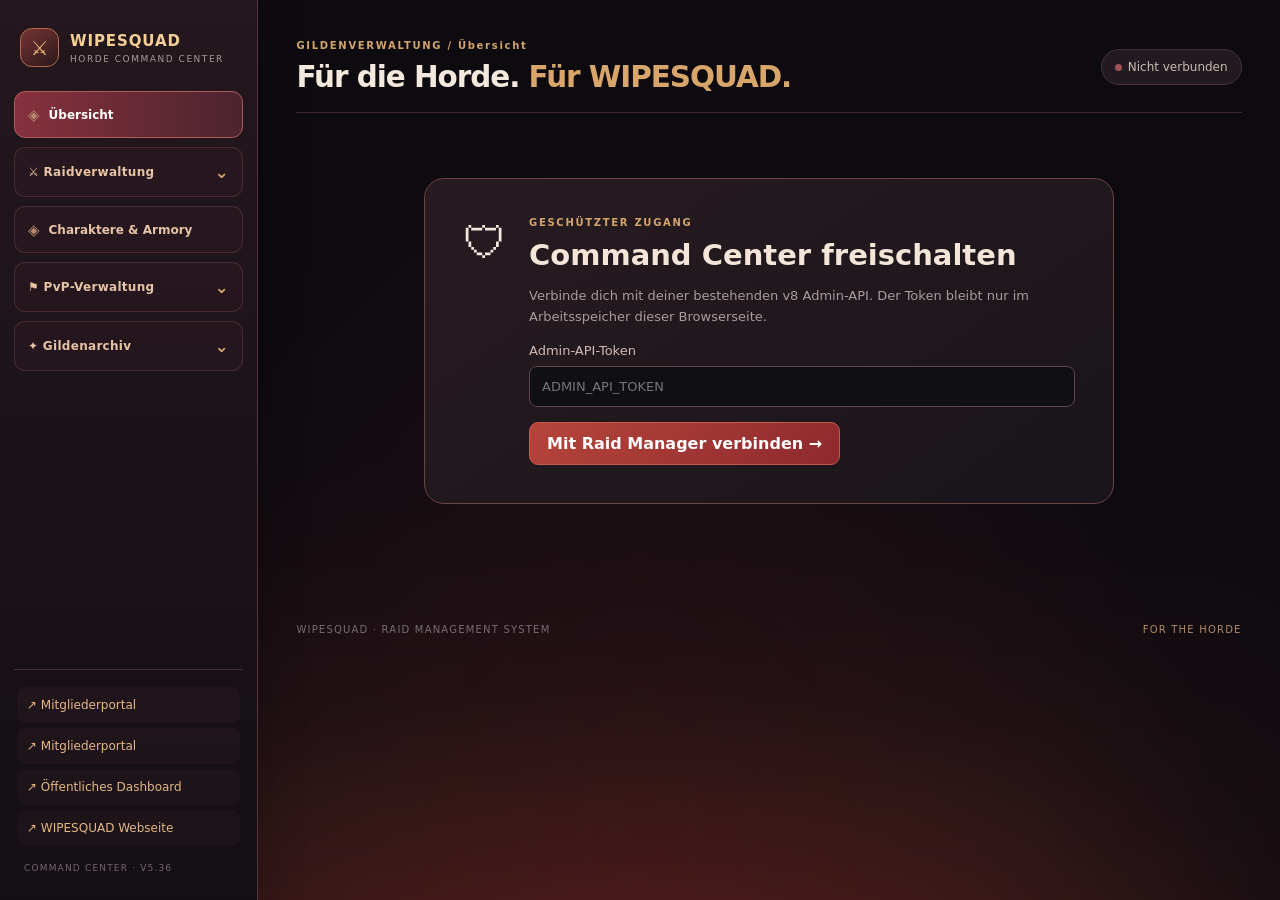
==== commit 3d6e8e4e: "Add files via upload" ====
--- a/admin.html
+++ b/admin.html
@@ -1,4 +1,4 @@
 <!DOCTYPE html>
-<html lang="de"><head><meta charset="utf-8"/><meta content="width=device-width,initial-scale=1" name="viewport"/><meta content="noindex,nofollow" name="robots"/><meta content="#100e11" name="theme-color"/><title>WIPESQUAD | Horde Command Center</title><link href="admin.css?v=533" rel="stylesheet"/><script src="dashboard-config.js"></script><script defer="" src="admin.js?v=537-536"></script><link href="horde-epic.css" rel="stylesheet"/><script defer="" src="site-ui.js"></script><link href="admin-nav-v534.css?v=534" rel="stylesheet"/><link href="admin-dropdown-v535.css?v=535" rel="stylesheet"/><script defer="True" src="admin-dropdown-v535.js?v=535"></script><link rel="stylesheet" href="admin-armory-v536.css?v=536"/><link href="admin-armory-v537.css?v=1" rel="stylesheet"/></head><body><div class="shell" id="shell"><aside class="sidebar"><div class="brand"><div class="brand-mark">⚔</div><div><strong>WIPESQUAD</strong><small>HORDE COMMAND CENTER</small></div></div><div class="side-label">COMMAND CENTER</div><nav aria-label="Verwaltung" class="side-nav"><button aria-current="page" class="active" data-tab="overview"><span>◈</span> Übersicht</button><details class="ws-nav-dropdown"><summary>⚔  Raidverwaltung</summary><div class="ws-nav-items"><button data-tab="raids"><span>▦</span> Raidtermine</button><button data-tab="create"><span>＋</span> Raid erstellen</button><button data-tab="setup"><span>⚔</span> Wunschbesetzung</button><button data-tab="players"><span>♟</span> Spieler &amp; Kader</button></div></details><button class="ws-armory-nav-link" data-tab="armory"><span>◈</span> Charaktere &amp; Armory</button><details class="ws-nav-dropdown"><summary>⚑  PvP-Verwaltung</summary><div class="ws-nav-items"><button data-tab="pvp"><span>⚑</span> PvP-Events</button><button data-tab="pvp-create"><span>＋</span> PvP-Event erstellen</button><button data-tab="pvp-teams"><span>🛡</span> PvP-Teams</button></div></details><details class="ws-nav-dropdown"><summary>✦  Gildenarchiv</summary><div class="ws-nav-items"><button data-tab="logs"><span>✦</span> Loot &amp; Bosskills</button></div></details></nav><div class="side-bottom"><a href="mitglied.html">↗ Mitgliederportal</a><a href="dashboard.html">↗ Öffentliches Dashboard</a><a href="index.html">↗ WIPESQUAD Webseite</a><div class="version">COMMAND CENTER · V5.36</div></div></aside><main class="main"><header class="topbar"><div><div class="eyebrow">GILDENVERWALTUNG / <span id="section-title">Übersicht</span></div><h1>Für die Horde. <em>Für WIPESQUAD.</em></h1></div><div class="top-actions"><span class="connection"><i></i><span id="connection-text">Nicht verbunden</span></span><button class="ghost" hidden="" id="logout">Abmelden</button></div></header><section class="login-card" id="login"><div class="login-icon">🛡</div><div><div class="eyebrow">GESCHÜTZTER ZUGANG</div><h2>Command Center freischalten</h2><p class="muted">Verbinde dich mit deiner bestehenden v8 Admin-API. Der Token bleibt nur im Arbeitsspeicher dieser Browserseite.</p><label>Admin-API-Token<input autocomplete="off" id="token" placeholder="ADMIN_API_TOKEN" type="password"/></label><button id="connect">Mit Raid Manager verbinden →</button></div></section><p aria-live="polite" class="status" id="status" role="status"></p><div hidden="" id="management"><section id="tab-overview"><div class="hero-panel"><div><div class="eyebrow">WIPESQUAD · LIVE OPERATIONS</div><h2>Deine Gilde. Deine Raids.<br/><span>Alles im Blick.</span></h2><p>Plane Events, organisiere Klassen und verwalte deinen Kader von einem zentralen Ort.</p><div class="hero-actions"><button id="quick-create">＋ Neuen Raid planen</button><button class="ghost" id="quick-plan">⚔ Raidbedarf ändern</button></div></div><div class="hero-emblem">⚔</div></div><div class="stats" id="stats"></div><div class="two-col"><section class="panel"><div class="sectionhead"><div><div class="eyebrow">RAIDPLANUNG</div><h2>Kommende Raids</h2></div><button class="ghost compact" id="overview-refresh">↻ Aktualisieren</button></div><div class="raid-grid" id="upcoming"></div></section><section class="panel"><div class="eyebrow">KADERÜBERSICHT</div><h2>Aktuelle Rollen</h2><div class="roles" id="role-summary"></div><p class="muted" id="overview-updated"></p><div class="help-box">Tipp: Klicke auf einen Raid, um Anmeldungen, Anwesenheit, Warteliste und Loot zu bearbeiten.</div></section></div></section><section class="panel" hidden="" id="tab-raids"><div class="sectionhead"><div><div class="eyebrow">RAID MANAGEMENT</div><h2>Raidtermine verwalten</h2></div><button class="ghost" id="reload">↻ Daten aktualisieren</button></div><label>Raidtermin auswählen<select id="event-select"></select></label><div id="event-detail"></div></section><section class="panel" hidden="" id="tab-setup"><div class="eyebrow">RAID COMPOSITION</div><h2>Wunschbesetzung bearbeiten</h2><p class="muted">Ändere Klassen und Specs über Dropdowns. Kein JSON notwendig.</p><label>Raidgröße<select id="size"><option value="10">10 Spieler</option><option value="20">20 Spieler</option><option value="40">40 Spieler</option></select></label><div class="total" id="template-total"></div><div class="template-header"><span>KLASSE &amp; SPEZIALISIERUNG</span><span>ANZAHL</span></div><div id="template-rows"></div><div class="actions"><button class="ghost" id="add-spec">＋ Klasse / Spec hinzufügen</button><button id="save-template">Besetzung speichern</button></div><p class="muted">Die Summe muss der Raidgröße entsprechen. Bestehende Anmeldungen werden nicht gelöscht.</p></section><section class="panel" hidden="" id="tab-create"><div class="eyebrow">EVENT CREATOR</div><h2>Neuen Raid erstellen</h2><div class="two"><label>Raidname<input id="new-title" placeholder="Molten Core"/></label><label>Raidgröße<select id="new-size"><option value="10">10 Spieler</option><option value="20">20 Spieler</option><option value="40">40 Spieler</option></select></label><label>Datum<input id="new-date" type="date"/></label><label>Startzeit<input id="new-time" type="time" value="19:30"/></label></div><label>Discord-Kanal-ID<input id="new-channel" inputmode="numeric" placeholder="Rechtsklick auf Kanal → ID kopieren"/></label><label>Beschreibung<textarea id="new-description" placeholder="Treffpunkt, Vorbereitung, besondere Hinweise …" rows="4"></textarea></label><button id="create">⚔ Raid in Discord erstellen</button></section><section class="panel" hidden="" id="tab-players"><div class="eyebrow">ROSTER</div><h2>Spieler &amp; Anmeldungen</h2><p class="muted">Durchsuche die angemeldeten Charaktere. Für Anwesenheit und Entfernen wähle den jeweiligen Raidtermin.</p><label>Spieler suchen<input id="player-search" placeholder="Name, Klasse, Spec oder Rolle …" type="search"/></label><p class="muted" id="player-count"></p><div id="players-list"></div></section><section class="panel" hidden="" id="tab-armory"><div class="eyebrow">GILDENKADER · ARMORY</div><h2>Alle Gildencharaktere</h2><p class="muted">Gespeicherte Charaktere der WIPESQUAD-Gilde. Ausrüstung und Werte über die externe WoW Forever Armory ansehen.</p><div class="ws-armory-tools"><label>Charakter suchen<input id="armory-search" type="search" placeholder="Name, Klasse oder Spezialisierung …" /></label><label>Klasse filtern<select id="armory-class"><option value="">Alle Klassen</option></select></label></div><div id="armory-stats" class="ws-armory-stats" aria-label="Charakterstatistik"></div><div class="ws-armory-breakdown"><div class="ws-armory-breakdown-head"><strong>Klassenübersicht</strong><span class="muted">Gespeicherte Charaktere</span></div><div id="armory-classes" class="ws-armory-class-bars"></div></div><p class="muted" id="armory-count"></p><div id="armory-list" class="ws-armory-grid"></div></section><section class="panel" hidden="" id="tab-pvp"><div class="eyebrow">WARFRONT · EVENT MANAGEMENT</div><h2>PvP-Events &amp; Teilnehmer</h2><p class="muted">Termine, Teilnehmer und Absagen zentral verwalten.</p><div id="pvp-list"></div></section>
+<html lang="de"><head><meta charset="utf-8"/><meta content="width=device-width,initial-scale=1" name="viewport"/><meta content="noindex,nofollow" name="robots"/><meta content="#100e11" name="theme-color"/><title>WIPESQUAD | Horde Command Center</title><link href="admin.css?v=533" rel="stylesheet"/><script src="dashboard-config.js"></script><script defer="" src="admin.js?v=538-537-536"></script><link href="horde-epic.css" rel="stylesheet"/><script defer="" src="site-ui.js"></script><link href="admin-nav-v534.css?v=534" rel="stylesheet"/><link href="admin-dropdown-v535.css?v=535" rel="stylesheet"/><script defer="True" src="admin-dropdown-v535.js?v=535"></script><link rel="stylesheet" href="admin-armory-v536.css?v=536"/><link href="admin-armory-v537.css?v=1" rel="stylesheet"/><link href="admin-armory-v538.css?v=538" rel="stylesheet"/></head><body><div class="shell" id="shell"><aside class="sidebar"><div class="brand"><div class="brand-mark">⚔</div><div><strong>WIPESQUAD</strong><small>HORDE COMMAND CENTER</small></div></div><div class="side-label">COMMAND CENTER</div><nav aria-label="Verwaltung" class="side-nav"><button aria-current="page" class="active ws-nav-top-link" data-tab="overview"><span>◈</span> Übersicht</button><details class="ws-nav-dropdown"><summary>⚔  Raidverwaltung</summary><div class="ws-nav-items"><button data-tab="raids"><span>▦</span> Raidtermine</button><button data-tab="create"><span>＋</span> Raid erstellen</button><button data-tab="setup"><span>⚔</span> Wunschbesetzung</button><button data-tab="players"><span>♟</span> Spieler &amp; Kader</button></div></details><button class="ws-armory-nav-link ws-nav-top-link" data-tab="armory"><span>◈</span> Charaktere &amp; Armory</button><details class="ws-nav-dropdown"><summary>⚑  PvP-Verwaltung</summary><div class="ws-nav-items"><button data-tab="pvp"><span>⚑</span> PvP-Events</button><button data-tab="pvp-create"><span>＋</span> PvP-Event erstellen</button><button data-tab="pvp-teams"><span>🛡</span> PvP-Teams</button></div></details><details class="ws-nav-dropdown"><summary>✦  Gildenarchiv</summary><div class="ws-nav-items"><button data-tab="logs"><span>✦</span> Loot &amp; Bosskills</button></div></details></nav><div class="side-bottom"><a href="mitglied.html">↗ Mitgliederportal</a><a href="dashboard.html">↗ Öffentliches Dashboard</a><a href="index.html">↗ WIPESQUAD Webseite</a><div class="version">COMMAND CENTER · V5.36</div></div></aside><main class="main"><header class="topbar"><div><div class="eyebrow">GILDENVERWALTUNG / <span id="section-title">Übersicht</span></div><h1>Für die Horde. <em>Für WIPESQUAD.</em></h1></div><div class="top-actions"><span class="connection"><i></i><span id="connection-text">Nicht verbunden</span></span><button class="ghost" hidden="" id="logout">Abmelden</button></div></header><section class="login-card" id="login"><div class="login-icon">🛡</div><div><div class="eyebrow">GESCHÜTZTER ZUGANG</div><h2>Command Center freischalten</h2><p class="muted">Verbinde dich mit deiner bestehenden v8 Admin-API. Der Token bleibt nur im Arbeitsspeicher dieser Browserseite.</p><label>Admin-API-Token<input autocomplete="off" id="token" placeholder="ADMIN_API_TOKEN" type="password"/></label><button id="connect">Mit Raid Manager verbinden →</button></div></section><p aria-live="polite" class="status" id="status" role="status"></p><div hidden="" id="management"><section id="tab-overview"><div class="hero-panel"><div><div class="eyebrow">WIPESQUAD · LIVE OPERATIONS</div><h2>Deine Gilde. Deine Raids.<br/><span>Alles im Blick.</span></h2><p>Plane Events, organisiere Klassen und verwalte deinen Kader von einem zentralen Ort.</p><div class="hero-actions"><button id="quick-create">＋ Neuen Raid planen</button><button class="ghost" id="quick-plan">⚔ Raidbedarf ändern</button></div></div><div class="hero-emblem">⚔</div></div><div class="stats" id="stats"></div><div class="two-col"><section class="panel"><div class="sectionhead"><div><div class="eyebrow">RAIDPLANUNG</div><h2>Kommende Raids</h2></div><button class="ghost compact" id="overview-refresh">↻ Aktualisieren</button></div><div class="raid-grid" id="upcoming"></div></section><section class="panel"><div class="eyebrow">KADERÜBERSICHT</div><h2>Aktuelle Rollen</h2><div class="roles" id="role-summary"></div><p class="muted" id="overview-updated"></p><div class="help-box">Tipp: Klicke auf einen Raid, um Anmeldungen, Anwesenheit, Warteliste und Loot zu bearbeiten.</div></section></div></section><section class="panel" hidden="" id="tab-raids"><div class="sectionhead"><div><div class="eyebrow">RAID MANAGEMENT</div><h2>Raidtermine verwalten</h2></div><button class="ghost" id="reload">↻ Daten aktualisieren</button></div><label>Raidtermin auswählen<select id="event-select"></select></label><div id="event-detail"></div></section><section class="panel" hidden="" id="tab-setup"><div class="eyebrow">RAID COMPOSITION</div><h2>Wunschbesetzung bearbeiten</h2><p class="muted">Ändere Klassen und Specs über Dropdowns. Kein JSON notwendig.</p><label>Raidgröße<select id="size"><option value="10">10 Spieler</option><option value="20">20 Spieler</option><option value="40">40 Spieler</option></select></label><div class="total" id="template-total"></div><div class="template-header"><span>KLASSE &amp; SPEZIALISIERUNG</span><span>ANZAHL</span></div><div id="template-rows"></div><div class="actions"><button class="ghost" id="add-spec">＋ Klasse / Spec hinzufügen</button><button id="save-template">Besetzung speichern</button></div><p class="muted">Die Summe muss der Raidgröße entsprechen. Bestehende Anmeldungen werden nicht gelöscht.</p></section><section class="panel" hidden="" id="tab-create"><div class="eyebrow">EVENT CREATOR</div><h2>Neuen Raid erstellen</h2><div class="two"><label>Raidname<input id="new-title" placeholder="Molten Core"/></label><label>Raidgröße<select id="new-size"><option value="10">10 Spieler</option><option value="20">20 Spieler</option><option value="40">40 Spieler</option></select></label><label>Datum<input id="new-date" type="date"/></label><label>Startzeit<input id="new-time" type="time" value="19:30"/></label></div><label>Discord-Kanal-ID<input id="new-channel" inputmode="numeric" placeholder="Rechtsklick auf Kanal → ID kopieren"/></label><label>Beschreibung<textarea id="new-description" placeholder="Treffpunkt, Vorbereitung, besondere Hinweise …" rows="4"></textarea></label><button id="create">⚔ Raid in Discord erstellen</button></section><section class="panel" hidden="" id="tab-players"><div class="eyebrow">ROSTER</div><h2>Spieler &amp; Anmeldungen</h2><p class="muted">Durchsuche die angemeldeten Charaktere. Für Anwesenheit und Entfernen wähle den jeweiligen Raidtermin.</p><label>Spieler suchen<input id="player-search" placeholder="Name, Klasse, Spec oder Rolle …" type="search"/></label><p class="muted" id="player-count"></p><div id="players-list"></div></section><section class="panel" hidden="" id="tab-armory"><div class="eyebrow">GILDENKADER · ARMORY</div><h2>Alle Gildencharaktere</h2><p class="muted">Gespeicherte Charaktere der WIPESQUAD-Gilde. Charakterwerte direkt aus der WoW Forever Armory, sofern verfügbar. Keine privaten Verwaltungsaktionen.</p><div class="ws-armory-tools"><label>Charakter suchen<input id="armory-search" type="search" placeholder="Name, Klasse oder Spezialisierung …" /></label><label>Klasse filtern<select id="armory-class"><option value="">Alle Klassen</option></select></label></div><div id="armory-stats" class="ws-armory-stats" aria-label="Charakterstatistik"></div><div class="ws-armory-breakdown"><div class="ws-armory-breakdown-head"><strong>Klassenübersicht</strong><span class="muted">Gespeicherte Charaktere</span></div><div id="armory-classes" class="ws-armory-class-bars"></div></div><p class="muted" id="armory-count"></p><div id="armory-list" class="ws-armory-grid"></div></section><section class="panel" hidden="" id="tab-pvp"><div class="eyebrow">WARFRONT · EVENT MANAGEMENT</div><h2>PvP-Events &amp; Teilnehmer</h2><p class="muted">Termine, Teilnehmer und Absagen zentral verwalten.</p><div id="pvp-list"></div></section>
 <section class="panel" hidden="" id="tab-pvp-create"><div class="eyebrow">WARFRONT · EVENT CREATOR</div><h2>Neues PvP-Event erstellen</h2><div class="two"><label>Eventname<input id="pvp-new-title" maxlength="70" placeholder="Arena-Abend"/></label><label>Plätze<input id="pvp-new-slots" max="80" min="2" type="number" value="10"/></label><label>Datum<input id="pvp-new-date" type="date"/></label><label>Startzeit<input id="pvp-new-time" type="time" value="19:30"/></label></div><label>Discord-Textkanal-ID<input id="pvp-new-channel" inputmode="numeric" placeholder="Kanal-ID aus Discord"/></label><button id="pvp-create-button">⚔ PvP-Event in Discord erstellen</button><p class="muted">Das Event wird mit interaktiven Anmeldebuttons im gewählten Discord-Kanal veröffentlicht.</p></section>
 <section class="panel" hidden="" id="tab-pvp-teams"><div class="eyebrow">WARFRONT · TEAM MANAGEMENT</div><h2>Arena-Teams &amp; Schlachtfeldgruppen</h2><p class="muted">Spieler über ihre Discord-Nutzer-ID zuordnen. Arena-Teams haben feste Größen; Schlachtfeldgruppen bis zu 40 Mitglieder.</p><div class="ws-pvp-team-create"><label>Teamname<input id="pvp-team-name" maxlength="60" placeholder="Horde Elite"/></label><label>Modus<select id="pvp-team-mode"><option value="2v2">Arena 2v2</option><option value="3v3">Arena 3v3</option><option value="5v5">Arena 5v5</option><option value="Schlachtfeld">Schlachtfeldgruppe</option></select></label><button id="pvp-team-create">＋ Team erstellen</button></div><div id="pvp-team-list"></div></section><section class="panel" hidden="" id="tab-logs"><div class="eyebrow">GUILD ARCHIVES</div><h2>Loot &amp; Bosskills</h2><p class="muted">Alle dokumentierten Bosskills und Loot-Einträge. Neue Einträge kannst du unter „Raidtermine“ hinzufügen.</p><div id="log-list"></div></section></div><footer>WIPESQUAD · RAID MANAGEMENT SYSTEM <span>FOR THE HORDE</span></footer></main></div><div class="toast" hidden="" id="toast" role="status"></div></body></html>
--- a/admin-armory-v538.css
+++ b/admin-armory-v538.css
@@ -0,0 +1,12 @@
+/* V5.38 – consistent sidebar buttons and portal-style read-only guild Armory */
+.side-nav>button.ws-nav-top-link{display:flex!important;align-items:center!important;gap:9px!important;width:100%!important;min-height:47px!important;margin:0!important;padding:13px!important;text-align:left!important;border:1px solid rgba(183,106,106,.24)!important;border-radius:11px!important;background:rgba(49,27,36,.42)!important;color:#e7c3a5!important;font-size:12px!important;font-weight:750!important;box-shadow:none!important}
+.side-nav>button.ws-nav-top-link:hover{background:rgba(111,43,54,.42)!important;border-color:rgba(209,137,111,.5)!important}
+.side-nav>button.ws-nav-top-link.active{background:linear-gradient(90deg,#87313d,#4b242f)!important;border-color:#b15a5b!important;color:#fff!important}
+.ws-armory-grid{display:grid;grid-template-columns:repeat(2,minmax(0,1fr));gap:16px}
+.ws-armory-card.ws-guild-character{--ws-class:#bc8c6d;display:flex;flex-direction:column;gap:12px;padding:16px;border:1px solid color-mix(in srgb,var(--ws-class) 65%,transparent);border-left:3px solid var(--ws-class);border-radius:15px;background:linear-gradient(140deg,rgba(62,31,40,.55),rgba(22,17,24,.95))}
+.ws-guild-character[data-wow-class="druid"]{--ws-class:#ff7d0a}.ws-guild-character[data-wow-class="hunter"]{--ws-class:#abd473}.ws-guild-character[data-wow-class="warrior"]{--ws-class:#c79c6e}.ws-guild-character[data-wow-class="paladin"]{--ws-class:#f58cba}.ws-guild-character[data-wow-class="rogue"]{--ws-class:#fff569}.ws-guild-character[data-wow-class="priest"]{--ws-class:#e9e9e9}.ws-guild-character[data-wow-class="shaman"]{--ws-class:#0070de}.ws-guild-character[data-wow-class="mage"]{--ws-class:#69ccf0}.ws-guild-character[data-wow-class="warlock"]{--ws-class:#9482c9}
+.ws-guild-character-head{display:flex;align-items:center;gap:13px;min-width:0}.ws-guild-character-emblem{flex:0 0 46px;width:46px;height:46px;border-radius:50%;display:grid;place-items:center;background:color-mix(in srgb,var(--ws-class) 12%,#17131a);border:1px solid var(--ws-class);color:var(--ws-class);font-size:23px}
+.ws-guild-character-identity{display:grid;gap:4px;min-width:0}.ws-guild-character-identity strong{font-size:1.15rem;color:var(--ws-class);overflow-wrap:anywhere}.ws-guild-character-identity small{font-size:.84rem;color:#d3c3bf}
+.ws-guild-character-details{border:1px solid rgba(188,112,100,.3);border-radius:9px;background:rgba(22,16,24,.8);padding:10px 12px}.ws-guild-character-details summary{cursor:pointer;color:#e9bd86;font-weight:700}.ws-guild-character-details p{margin:10px 0 0}
+.ws-guild-character-body{padding:13px;border:1px solid rgba(188,112,100,.3);border-radius:10px;background:rgba(35,20,27,.62);display:grid;gap:12px}.ws-guild-character-race{margin:0;color:#d5c3b7}.ws-guild-armory-metrics{display:grid;grid-template-columns:repeat(3,minmax(0,1fr));gap:7px}.ws-guild-armory-metric{min-width:0;min-height:66px;border-radius:8px;padding:10px 6px;background:rgba(13,10,15,.78);display:flex;flex-direction:column;justify-content:center;align-items:center;gap:3px;text-align:center}.ws-guild-armory-metric strong{color:#f3bb7a;font-size:1rem;overflow-wrap:anywhere}.ws-guild-armory-metric small{font-size:.72rem;color:#e2d0c2}.ws-guild-character .ws-armory-external{color:#eeb780;text-decoration:underline;text-underline-offset:3px}.ws-guild-armory-loading{color:#b9a7a0;font-size:.85rem}
+@media(max-width:1000px){.ws-armory-grid{grid-template-columns:1fr}}@media(max-width:480px){.ws-guild-armory-metrics{grid-template-columns:repeat(2,minmax(0,1fr))}}
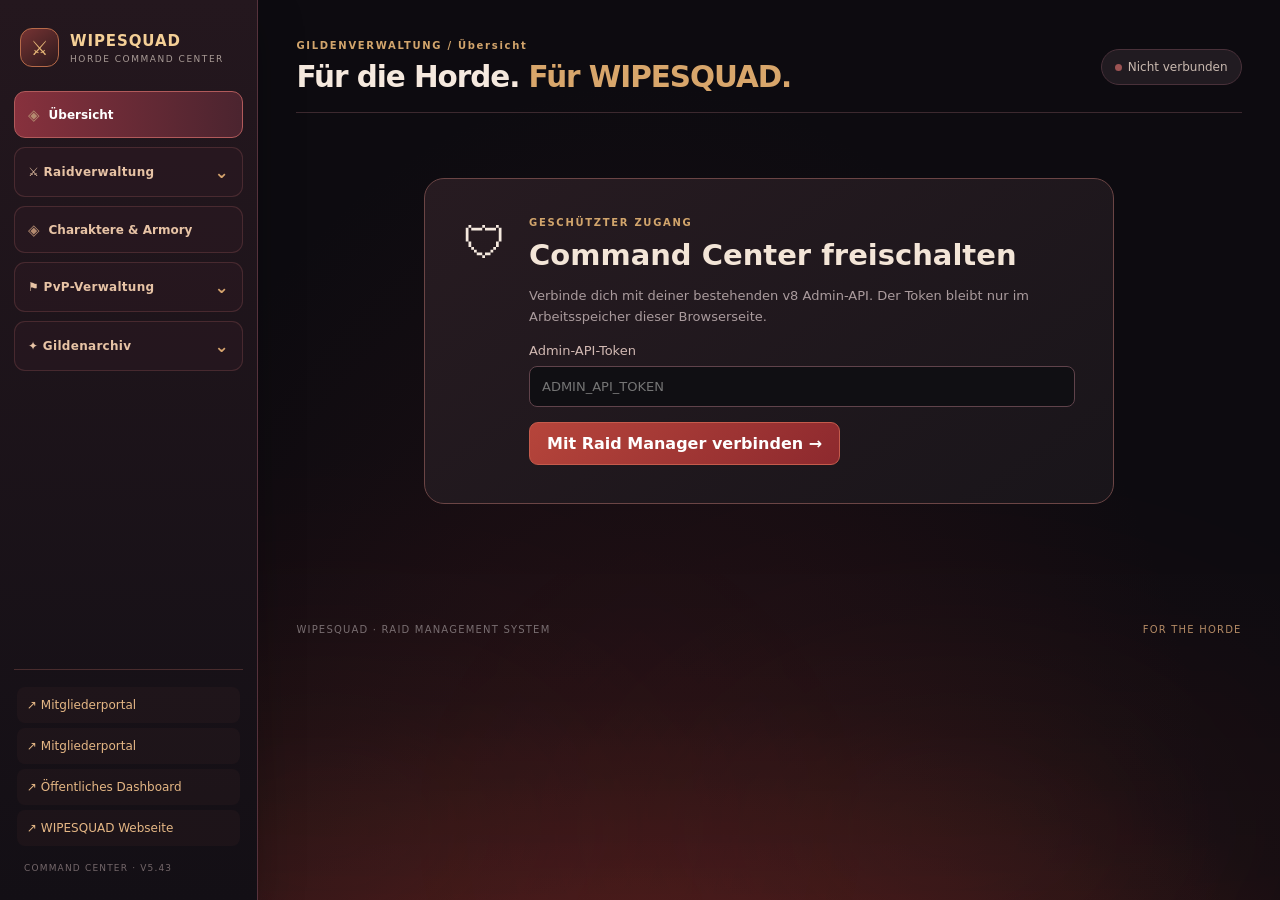
==== commit f3ca8540: "Add files via upload" ====
--- a/admin.html
+++ b/admin.html
@@ -1,4 +1,4 @@
 <!DOCTYPE html>
-<html lang="de"><head><meta charset="utf-8"/><meta content="width=device-width,initial-scale=1" name="viewport"/><meta content="noindex,nofollow" name="robots"/><meta content="#100e11" name="theme-color"/><title>WIPESQUAD | Horde Command Center</title><link href="admin.css?v=533" rel="stylesheet"/><script src="dashboard-config.js"></script><script defer="" src="admin.js?v=538-537-536"></script><link href="horde-epic.css" rel="stylesheet"/><script defer="" src="site-ui.js"></script><link href="admin-nav-v534.css?v=534" rel="stylesheet"/><link href="admin-dropdown-v535.css?v=535" rel="stylesheet"/><script defer="True" src="admin-dropdown-v535.js?v=535"></script><link rel="stylesheet" href="admin-armory-v536.css?v=536"/><link href="admin-armory-v537.css?v=1" rel="stylesheet"/><link href="admin-armory-v538.css?v=538" rel="stylesheet"/></head><body><div class="shell" id="shell"><aside class="sidebar"><div class="brand"><div class="brand-mark">⚔</div><div><strong>WIPESQUAD</strong><small>HORDE COMMAND CENTER</small></div></div><div class="side-label">COMMAND CENTER</div><nav aria-label="Verwaltung" class="side-nav"><button aria-current="page" class="active ws-nav-top-link" data-tab="overview"><span>◈</span> Übersicht</button><details class="ws-nav-dropdown"><summary>⚔  Raidverwaltung</summary><div class="ws-nav-items"><button data-tab="raids"><span>▦</span> Raidtermine</button><button data-tab="create"><span>＋</span> Raid erstellen</button><button data-tab="setup"><span>⚔</span> Wunschbesetzung</button><button data-tab="players"><span>♟</span> Spieler &amp; Kader</button></div></details><button class="ws-armory-nav-link ws-nav-top-link" data-tab="armory"><span>◈</span> Charaktere &amp; Armory</button><details class="ws-nav-dropdown"><summary>⚑  PvP-Verwaltung</summary><div class="ws-nav-items"><button data-tab="pvp"><span>⚑</span> PvP-Events</button><button data-tab="pvp-create"><span>＋</span> PvP-Event erstellen</button><button data-tab="pvp-teams"><span>🛡</span> PvP-Teams</button></div></details><details class="ws-nav-dropdown"><summary>✦  Gildenarchiv</summary><div class="ws-nav-items"><button data-tab="logs"><span>✦</span> Loot &amp; Bosskills</button></div></details></nav><div class="side-bottom"><a href="mitglied.html">↗ Mitgliederportal</a><a href="dashboard.html">↗ Öffentliches Dashboard</a><a href="index.html">↗ WIPESQUAD Webseite</a><div class="version">COMMAND CENTER · V5.36</div></div></aside><main class="main"><header class="topbar"><div><div class="eyebrow">GILDENVERWALTUNG / <span id="section-title">Übersicht</span></div><h1>Für die Horde. <em>Für WIPESQUAD.</em></h1></div><div class="top-actions"><span class="connection"><i></i><span id="connection-text">Nicht verbunden</span></span><button class="ghost" hidden="" id="logout">Abmelden</button></div></header><section class="login-card" id="login"><div class="login-icon">🛡</div><div><div class="eyebrow">GESCHÜTZTER ZUGANG</div><h2>Command Center freischalten</h2><p class="muted">Verbinde dich mit deiner bestehenden v8 Admin-API. Der Token bleibt nur im Arbeitsspeicher dieser Browserseite.</p><label>Admin-API-Token<input autocomplete="off" id="token" placeholder="ADMIN_API_TOKEN" type="password"/></label><button id="connect">Mit Raid Manager verbinden →</button></div></section><p aria-live="polite" class="status" id="status" role="status"></p><div hidden="" id="management"><section id="tab-overview"><div class="hero-panel"><div><div class="eyebrow">WIPESQUAD · LIVE OPERATIONS</div><h2>Deine Gilde. Deine Raids.<br/><span>Alles im Blick.</span></h2><p>Plane Events, organisiere Klassen und verwalte deinen Kader von einem zentralen Ort.</p><div class="hero-actions"><button id="quick-create">＋ Neuen Raid planen</button><button class="ghost" id="quick-plan">⚔ Raidbedarf ändern</button></div></div><div class="hero-emblem">⚔</div></div><div class="stats" id="stats"></div><div class="two-col"><section class="panel"><div class="sectionhead"><div><div class="eyebrow">RAIDPLANUNG</div><h2>Kommende Raids</h2></div><button class="ghost compact" id="overview-refresh">↻ Aktualisieren</button></div><div class="raid-grid" id="upcoming"></div></section><section class="panel"><div class="eyebrow">KADERÜBERSICHT</div><h2>Aktuelle Rollen</h2><div class="roles" id="role-summary"></div><p class="muted" id="overview-updated"></p><div class="help-box">Tipp: Klicke auf einen Raid, um Anmeldungen, Anwesenheit, Warteliste und Loot zu bearbeiten.</div></section></div></section><section class="panel" hidden="" id="tab-raids"><div class="sectionhead"><div><div class="eyebrow">RAID MANAGEMENT</div><h2>Raidtermine verwalten</h2></div><button class="ghost" id="reload">↻ Daten aktualisieren</button></div><label>Raidtermin auswählen<select id="event-select"></select></label><div id="event-detail"></div></section><section class="panel" hidden="" id="tab-setup"><div class="eyebrow">RAID COMPOSITION</div><h2>Wunschbesetzung bearbeiten</h2><p class="muted">Ändere Klassen und Specs über Dropdowns. Kein JSON notwendig.</p><label>Raidgröße<select id="size"><option value="10">10 Spieler</option><option value="20">20 Spieler</option><option value="40">40 Spieler</option></select></label><div class="total" id="template-total"></div><div class="template-header"><span>KLASSE &amp; SPEZIALISIERUNG</span><span>ANZAHL</span></div><div id="template-rows"></div><div class="actions"><button class="ghost" id="add-spec">＋ Klasse / Spec hinzufügen</button><button id="save-template">Besetzung speichern</button></div><p class="muted">Die Summe muss der Raidgröße entsprechen. Bestehende Anmeldungen werden nicht gelöscht.</p></section><section class="panel" hidden="" id="tab-create"><div class="eyebrow">EVENT CREATOR</div><h2>Neuen Raid erstellen</h2><div class="two"><label>Raidname<input id="new-title" placeholder="Molten Core"/></label><label>Raidgröße<select id="new-size"><option value="10">10 Spieler</option><option value="20">20 Spieler</option><option value="40">40 Spieler</option></select></label><label>Datum<input id="new-date" type="date"/></label><label>Startzeit<input id="new-time" type="time" value="19:30"/></label></div><label>Discord-Kanal-ID<input id="new-channel" inputmode="numeric" placeholder="Rechtsklick auf Kanal → ID kopieren"/></label><label>Beschreibung<textarea id="new-description" placeholder="Treffpunkt, Vorbereitung, besondere Hinweise …" rows="4"></textarea></label><button id="create">⚔ Raid in Discord erstellen</button></section><section class="panel" hidden="" id="tab-players"><div class="eyebrow">ROSTER</div><h2>Spieler &amp; Anmeldungen</h2><p class="muted">Durchsuche die angemeldeten Charaktere. Für Anwesenheit und Entfernen wähle den jeweiligen Raidtermin.</p><label>Spieler suchen<input id="player-search" placeholder="Name, Klasse, Spec oder Rolle …" type="search"/></label><p class="muted" id="player-count"></p><div id="players-list"></div></section><section class="panel" hidden="" id="tab-armory"><div class="eyebrow">GILDENKADER · ARMORY</div><h2>Alle Gildencharaktere</h2><p class="muted">Gespeicherte Charaktere der WIPESQUAD-Gilde. Charakterwerte direkt aus der WoW Forever Armory, sofern verfügbar. Keine privaten Verwaltungsaktionen.</p><div class="ws-armory-tools"><label>Charakter suchen<input id="armory-search" type="search" placeholder="Name, Klasse oder Spezialisierung …" /></label><label>Klasse filtern<select id="armory-class"><option value="">Alle Klassen</option></select></label></div><div id="armory-stats" class="ws-armory-stats" aria-label="Charakterstatistik"></div><div class="ws-armory-breakdown"><div class="ws-armory-breakdown-head"><strong>Klassenübersicht</strong><span class="muted">Gespeicherte Charaktere</span></div><div id="armory-classes" class="ws-armory-class-bars"></div></div><p class="muted" id="armory-count"></p><div id="armory-list" class="ws-armory-grid"></div></section><section class="panel" hidden="" id="tab-pvp"><div class="eyebrow">WARFRONT · EVENT MANAGEMENT</div><h2>PvP-Events &amp; Teilnehmer</h2><p class="muted">Termine, Teilnehmer und Absagen zentral verwalten.</p><div id="pvp-list"></div></section>
+<html lang="de"><head><meta charset="utf-8"/><meta content="width=device-width,initial-scale=1" name="viewport"/><meta content="noindex,nofollow" name="robots"/><meta content="#100e11" name="theme-color"/><title>WIPESQUAD | Horde Command Center</title><link href="admin.css?v=533" rel="stylesheet"/><script src="dashboard-config.js"></script><script defer="" src="admin.js?v=543"></script><link href="horde-epic.css" rel="stylesheet"/><script defer="" src="site-ui.js"></script><link href="admin-nav-v534.css?v=534" rel="stylesheet"/><link href="admin-dropdown-v535.css?v=535" rel="stylesheet"/><script defer="True" src="admin-dropdown-v535.js?v=535"></script><link rel="stylesheet" href="admin-armory-v536.css?v=536"/><link href="admin-armory-v537.css?v=1" rel="stylesheet"/><link href="admin-armory-v538.css?v=538" rel="stylesheet"/><link rel="stylesheet" href="raidkader-v540.css?v=540"/><link rel="stylesheet" href="raidkader-v541.css?v=541"/></head><body><div class="shell" id="shell"><aside class="sidebar"><div class="brand"><div class="brand-mark">⚔</div><div><strong>WIPESQUAD</strong><small>HORDE COMMAND CENTER</small></div></div><div class="side-label">COMMAND CENTER</div><nav aria-label="Verwaltung" class="side-nav"><button aria-current="page" class="active ws-nav-top-link" data-tab="overview"><span>◈</span> Übersicht</button><details class="ws-nav-dropdown"><summary>⚔  Raidverwaltung</summary><div class="ws-nav-items"><button data-tab="raids"><span>▦</span> Raidtermine</button><button data-tab="create"><span>＋</span> Raid erstellen</button><button data-tab="setup"><span>⚔</span> Wunschbesetzung</button><button data-tab="players"><span>♟</span> Spieler &amp; Kader</button></div></details><button class="ws-armory-nav-link ws-nav-top-link" data-tab="armory"><span>◈</span> Charaktere &amp; Armory</button><details class="ws-nav-dropdown"><summary>⚑  PvP-Verwaltung</summary><div class="ws-nav-items"><button data-tab="pvp"><span>⚑</span> PvP-Events</button><button data-tab="pvp-create"><span>＋</span> PvP-Event erstellen</button><button data-tab="pvp-teams"><span>🛡</span> PvP-Teams</button></div></details><details class="ws-nav-dropdown"><summary>✦  Gildenarchiv</summary><div class="ws-nav-items"><button data-tab="logs"><span>✦</span> Loot &amp; Bosskills</button></div></details></nav><div class="side-bottom"><a href="mitglied.html">↗ Mitgliederportal</a><a href="dashboard.html">↗ Öffentliches Dashboard</a><a href="index.html">↗ WIPESQUAD Webseite</a><div class="version">COMMAND CENTER · V5.43</div></div></aside><main class="main"><header class="topbar"><div><div class="eyebrow">GILDENVERWALTUNG / <span id="section-title">Übersicht</span></div><h1>Für die Horde. <em>Für WIPESQUAD.</em></h1></div><div class="top-actions"><span class="connection"><i></i><span id="connection-text">Nicht verbunden</span></span><button class="ghost" hidden="" id="logout">Abmelden</button></div></header><section class="login-card" id="login"><div class="login-icon">🛡</div><div><div class="eyebrow">GESCHÜTZTER ZUGANG</div><h2>Command Center freischalten</h2><p class="muted">Verbinde dich mit deiner bestehenden v8 Admin-API. Der Token bleibt nur im Arbeitsspeicher dieser Browserseite.</p><label>Admin-API-Token<input autocomplete="off" id="token" placeholder="ADMIN_API_TOKEN" type="password"/></label><button id="connect">Mit Raid Manager verbinden →</button></div></section><p aria-live="polite" class="status" id="status" role="status"></p><div hidden="" id="management"><section id="tab-overview"><div class="hero-panel"><div><div class="eyebrow">WIPESQUAD · LIVE OPERATIONS</div><h2>Deine Gilde. Deine Raids.<br/><span>Alles im Blick.</span></h2><p>Plane Events, organisiere Klassen und verwalte deinen Kader von einem zentralen Ort.</p><div class="hero-actions"><button id="quick-create">＋ Neuen Raid planen</button><button class="ghost" id="quick-plan">⚔ Raidbedarf ändern</button></div></div><div class="hero-emblem">⚔</div></div><div class="stats" id="stats"></div><div class="two-col"><section class="panel"><div class="sectionhead"><div><div class="eyebrow">RAIDPLANUNG</div><h2>Kommende Raids</h2></div><button class="ghost compact" id="overview-refresh">↻ Aktualisieren</button></div><div class="raid-grid" id="upcoming"></div></section><section class="panel"><div class="eyebrow">KADERÜBERSICHT</div><h2>Aktuelle Rollen</h2><div class="roles" id="role-summary"></div><p class="muted" id="overview-updated"></p><div class="help-box">Tipp: Klicke auf einen Raid, um Anmeldungen, Anwesenheit, Warteliste und Loot zu bearbeiten.</div></section></div></section><section class="panel" hidden="" id="tab-raids"><div class="sectionhead"><div><div class="eyebrow">RAID MANAGEMENT</div><h2>Raidtermine verwalten</h2></div><button class="ghost" id="reload">↻ Daten aktualisieren</button></div><label>Raidtermin auswählen<select id="event-select"></select></label><div id="event-detail"></div></section><section class="panel" hidden="" id="tab-setup"><div class="eyebrow">RAID COMPOSITION</div><h2>Wunschbesetzung bearbeiten</h2><p class="muted">Ändere Klassen und Specs über Dropdowns. Kein JSON notwendig.</p><label>Raidgröße<select id="size"><option value="10">10 Spieler</option><option value="20">20 Spieler</option><option value="40">40 Spieler</option></select></label><div class="total" id="template-total"></div><div class="template-header"><span>KLASSE &amp; SPEZIALISIERUNG</span><span>ANZAHL</span></div><div id="template-rows"></div><div class="actions"><button class="ghost" id="add-spec">＋ Klasse / Spec hinzufügen</button><button id="save-template">Besetzung speichern</button></div><p class="muted">Die Summe muss der Raidgröße entsprechen. Bestehende Anmeldungen werden nicht gelöscht.</p></section><section class="panel" hidden="" id="tab-create"><div class="eyebrow">EVENT CREATOR</div><h2>Neuen Raid erstellen</h2><div class="two"><label>Raidname<input id="new-title" placeholder="Molten Core"/></label><label>Raidgröße<select id="new-size"><option value="10">10 Spieler</option><option value="20">20 Spieler</option><option value="40">40 Spieler</option></select></label><label>Datum<input id="new-date" type="date"/></label><label>Startzeit<input id="new-time" type="time" value="19:30"/></label></div><label>Discord-Kanal-ID<input id="new-channel" inputmode="numeric" placeholder="Rechtsklick auf Kanal → ID kopieren"/></label><label>Beschreibung<textarea id="new-description" placeholder="Treffpunkt, Vorbereitung, besondere Hinweise …" rows="4"></textarea></label><button id="create">⚔ Raid in Discord erstellen</button></section><section class="panel" hidden="" id="tab-players"><div class="eyebrow">ROSTER</div><h2>Spieler &amp; Anmeldungen</h2><p class="muted">Durchsuche die angemeldeten Charaktere. Für Anwesenheit und Entfernen wähle den jeweiligen Raidtermin.</p><label>Spieler suchen<input id="player-search" placeholder="Name, Klasse, Spec oder Rolle …" type="search"/></label><p class="muted" id="player-count"></p><div id="players-list"></div></section><section class="panel" hidden="" id="tab-armory"><div class="eyebrow">GILDENKADER · ARMORY</div><h2>Alle Gildencharaktere</h2><p class="muted">Gespeicherte Charaktere der WIPESQUAD-Gilde. Charakterwerte direkt aus der WoW Forever Armory, sofern verfügbar. Keine privaten Verwaltungsaktionen.</p><div class="ws-armory-tools"><label>Charakter suchen<input id="armory-search" type="search" placeholder="Name, Klasse oder Spezialisierung …" /></label><label>Klasse filtern<select id="armory-class"><option value="">Alle Klassen</option></select></label></div><div id="armory-stats" class="ws-armory-stats" aria-label="Charakterstatistik"></div><div class="ws-armory-breakdown"><div class="ws-armory-breakdown-head"><strong>Klassenübersicht</strong><span class="muted">Gespeicherte Charaktere</span></div><div id="armory-classes" class="ws-armory-class-bars"></div></div><p class="muted" id="armory-count"></p><div id="armory-list" class="ws-armory-grid"></div></section><section class="panel" hidden="" id="tab-pvp"><div class="eyebrow">WARFRONT · EVENT MANAGEMENT</div><h2>PvP-Events &amp; Teilnehmer</h2><p class="muted">Termine, Teilnehmer und Absagen zentral verwalten.</p><div id="pvp-list"></div></section>
 <section class="panel" hidden="" id="tab-pvp-create"><div class="eyebrow">WARFRONT · EVENT CREATOR</div><h2>Neues PvP-Event erstellen</h2><div class="two"><label>Eventname<input id="pvp-new-title" maxlength="70" placeholder="Arena-Abend"/></label><label>Plätze<input id="pvp-new-slots" max="80" min="2" type="number" value="10"/></label><label>Datum<input id="pvp-new-date" type="date"/></label><label>Startzeit<input id="pvp-new-time" type="time" value="19:30"/></label></div><label>Discord-Textkanal-ID<input id="pvp-new-channel" inputmode="numeric" placeholder="Kanal-ID aus Discord"/></label><button id="pvp-create-button">⚔ PvP-Event in Discord erstellen</button><p class="muted">Das Event wird mit interaktiven Anmeldebuttons im gewählten Discord-Kanal veröffentlicht.</p></section>
 <section class="panel" hidden="" id="tab-pvp-teams"><div class="eyebrow">WARFRONT · TEAM MANAGEMENT</div><h2>Arena-Teams &amp; Schlachtfeldgruppen</h2><p class="muted">Spieler über ihre Discord-Nutzer-ID zuordnen. Arena-Teams haben feste Größen; Schlachtfeldgruppen bis zu 40 Mitglieder.</p><div class="ws-pvp-team-create"><label>Teamname<input id="pvp-team-name" maxlength="60" placeholder="Horde Elite"/></label><label>Modus<select id="pvp-team-mode"><option value="2v2">Arena 2v2</option><option value="3v3">Arena 3v3</option><option value="5v5">Arena 5v5</option><option value="Schlachtfeld">Schlachtfeldgruppe</option></select></label><button id="pvp-team-create">＋ Team erstellen</button></div><div id="pvp-team-list"></div></section><section class="panel" hidden="" id="tab-logs"><div class="eyebrow">GUILD ARCHIVES</div><h2>Loot &amp; Bosskills</h2><p class="muted">Alle dokumentierten Bosskills und Loot-Einträge. Neue Einträge kannst du unter „Raidtermine“ hinzufügen.</p><div id="log-list"></div></section></div><footer>WIPESQUAD · RAID MANAGEMENT SYSTEM <span>FOR THE HORDE</span></footer></main></div><div class="toast" hidden="" id="toast" role="status"></div></body></html>
--- a/raidkader-v540.css
+++ b/raidkader-v540.css
@@ -0,0 +1,9 @@
+/* V5.40: buttons in Charaktere & Armory */
+.ws-roster-actions{display:flex;flex-wrap:wrap;align-items:center;gap:8px;margin:12px 0;padding:10px 0;border-top:1px solid rgba(220,157,106,.18)}
+.ws-roster-actions>small{width:100%;font-size:12px;letter-spacing:.02em}
+.ws-roster-button{border:1px solid rgba(222,159,95,.4);background:rgba(56,30,34,.65);color:#eac19a;border-radius:9px;padding:8px 13px;font-weight:700;cursor:pointer;transition:background .18s,border-color .18s,transform .18s}
+.ws-roster-button:hover:not(:disabled){background:rgba(135,52,57,.65);transform:translateY(-1px)}
+.ws-roster-button.is-active{background:linear-gradient(135deg,#7e303b,#a3483c);border-color:#d8a26a;color:#fff3dc}
+.ws-roster-button:disabled{opacity:.45;cursor:not-allowed}
+.ws-roster-button:focus-visible{outline:2px solid #f6c57c;outline-offset:3px}
+@media(prefers-reduced-motion:reduce){.ws-roster-button{transition:none}.ws-roster-button:hover:not(:disabled){transform:none}}
--- a/raidkader-v541.css
+++ b/raidkader-v541.css
@@ -0,0 +1 @@
+.ws-v541-roster{display:flex;align-items:center;gap:8px;flex-wrap:wrap;margin-top:12px;padding:12px;border:1px solid rgba(200,200,200,.18);border-radius:12px}.ws-v541-roster>strong{width:100%;font-size:.85rem}.ws-v541-btn{font-size:.8rem;border:1px solid #a96950;border-radius:8px;padding:7px 10px;background:#281b1b;color:#f4d4c4;cursor:pointer}.ws-v541-btn.accepted{background:#183829;color:#b5efc9;border-color:#3c9c6c}.ws-v541-btn:disabled{cursor:default;opacity:.75}.ws-v541-request{padding:14px;margin:12px 0;border:1px solid rgba(200,200,200,.22);border-radius:12px}.ws-v541-request .ws-v541-stats{display:flex;gap:8px;flex-wrap:wrap;margin:10px 0}.ws-v541-request .ws-v541-stats span{padding:5px 9px;border-radius:6px;background:rgba(160,160,160,.1)}.ws-v541-request button{margin:5px}.ws-v541-roster-group{margin:16px 0;padding:12px;border:1px solid rgba(200,200,200,.18);border-radius:10px}
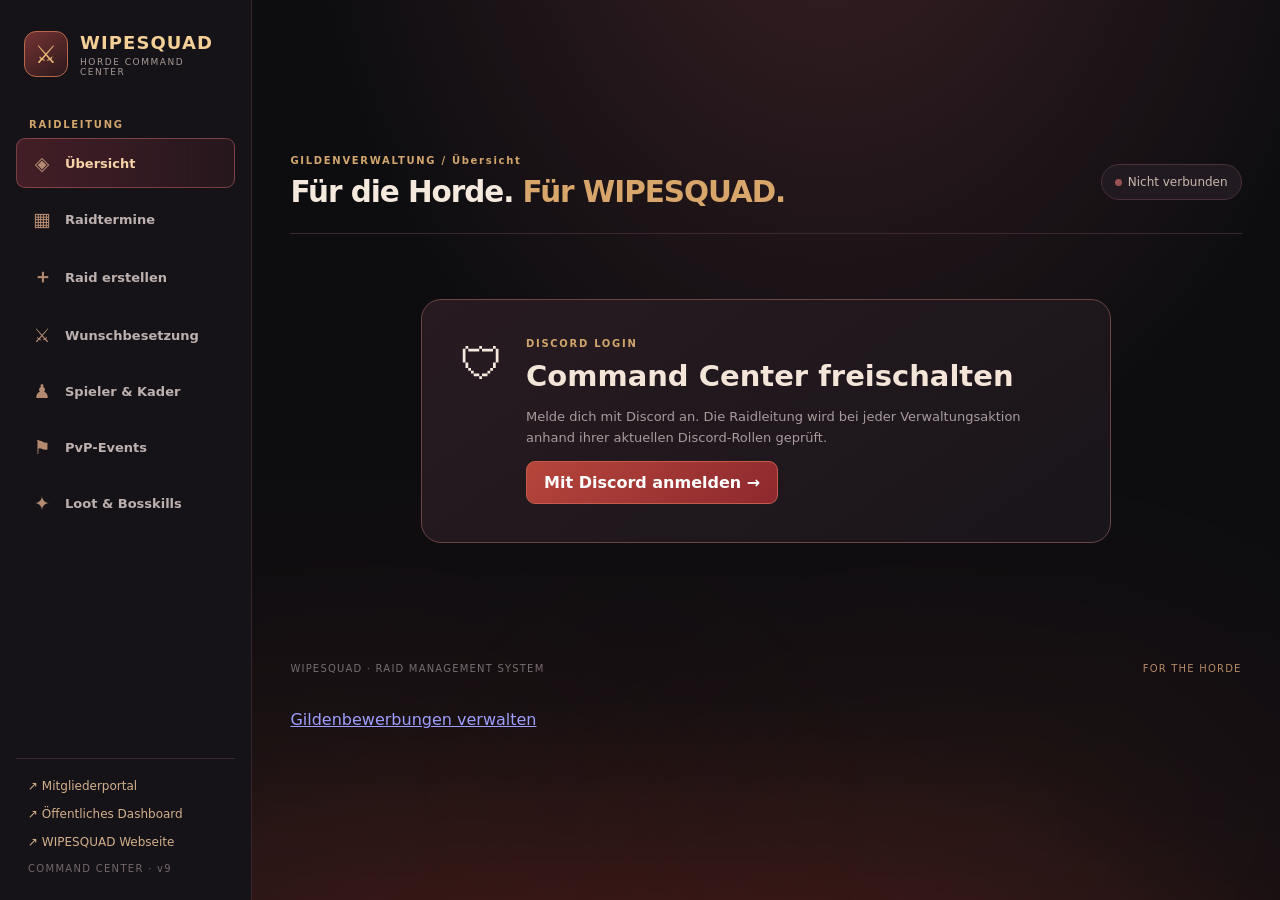
==== commit b6a7e728: "Add files via upload" ====
--- a/admin.html
+++ b/admin.html
@@ -1,4 +1 @@
-<!DOCTYPE html>
-<html lang="de"><head><meta charset="utf-8"/><meta content="width=device-width,initial-scale=1" name="viewport"/><meta content="noindex,nofollow" name="robots"/><meta content="#100e11" name="theme-color"/><title>WIPESQUAD | Horde Command Center</title><link href="admin.css?v=533" rel="stylesheet"/><script src="dashboard-config.js"></script><script defer="" src="admin.js?v=543"></script><link href="horde-epic.css" rel="stylesheet"/><script defer="" src="site-ui.js"></script><link href="admin-nav-v534.css?v=534" rel="stylesheet"/><link href="admin-dropdown-v535.css?v=535" rel="stylesheet"/><script defer="True" src="admin-dropdown-v535.js?v=535"></script><link rel="stylesheet" href="admin-armory-v536.css?v=536"/><link href="admin-armory-v537.css?v=1" rel="stylesheet"/><link href="admin-armory-v538.css?v=538" rel="stylesheet"/><link rel="stylesheet" href="raidkader-v540.css?v=540"/><link rel="stylesheet" href="raidkader-v541.css?v=541"/></head><body><div class="shell" id="shell"><aside class="sidebar"><div class="brand"><div class="brand-mark">⚔</div><div><strong>WIPESQUAD</strong><small>HORDE COMMAND CENTER</small></div></div><div class="side-label">COMMAND CENTER</div><nav aria-label="Verwaltung" class="side-nav"><button aria-current="page" class="active ws-nav-top-link" data-tab="overview"><span>◈</span> Übersicht</button><details class="ws-nav-dropdown"><summary>⚔  Raidverwaltung</summary><div class="ws-nav-items"><button data-tab="raids"><span>▦</span> Raidtermine</button><button data-tab="create"><span>＋</span> Raid erstellen</button><button data-tab="setup"><span>⚔</span> Wunschbesetzung</button><button data-tab="players"><span>♟</span> Spieler &amp; Kader</button></div></details><button class="ws-armory-nav-link ws-nav-top-link" data-tab="armory"><span>◈</span> Charaktere &amp; Armory</button><details class="ws-nav-dropdown"><summary>⚑  PvP-Verwaltung</summary><div class="ws-nav-items"><button data-tab="pvp"><span>⚑</span> PvP-Events</button><button data-tab="pvp-create"><span>＋</span> PvP-Event erstellen</button><button data-tab="pvp-teams"><span>🛡</span> PvP-Teams</button></div></details><details class="ws-nav-dropdown"><summary>✦  Gildenarchiv</summary><div class="ws-nav-items"><button data-tab="logs"><span>✦</span> Loot &amp; Bosskills</button></div></details></nav><div class="side-bottom"><a href="mitglied.html">↗ Mitgliederportal</a><a href="dashboard.html">↗ Öffentliches Dashboard</a><a href="index.html">↗ WIPESQUAD Webseite</a><div class="version">COMMAND CENTER · V5.43</div></div></aside><main class="main"><header class="topbar"><div><div class="eyebrow">GILDENVERWALTUNG / <span id="section-title">Übersicht</span></div><h1>Für die Horde. <em>Für WIPESQUAD.</em></h1></div><div class="top-actions"><span class="connection"><i></i><span id="connection-text">Nicht verbunden</span></span><button class="ghost" hidden="" id="logout">Abmelden</button></div></header><section class="login-card" id="login"><div class="login-icon">🛡</div><div><div class="eyebrow">GESCHÜTZTER ZUGANG</div><h2>Command Center freischalten</h2><p class="muted">Verbinde dich mit deiner bestehenden v8 Admin-API. Der Token bleibt nur im Arbeitsspeicher dieser Browserseite.</p><label>Admin-API-Token<input autocomplete="off" id="token" placeholder="ADMIN_API_TOKEN" type="password"/></label><button id="connect">Mit Raid Manager verbinden →</button></div></section><p aria-live="polite" class="status" id="status" role="status"></p><div hidden="" id="management"><section id="tab-overview"><div class="hero-panel"><div><div class="eyebrow">WIPESQUAD · LIVE OPERATIONS</div><h2>Deine Gilde. Deine Raids.<br/><span>Alles im Blick.</span></h2><p>Plane Events, organisiere Klassen und verwalte deinen Kader von einem zentralen Ort.</p><div class="hero-actions"><button id="quick-create">＋ Neuen Raid planen</button><button class="ghost" id="quick-plan">⚔ Raidbedarf ändern</button></div></div><div class="hero-emblem">⚔</div></div><div class="stats" id="stats"></div><div class="two-col"><section class="panel"><div class="sectionhead"><div><div class="eyebrow">RAIDPLANUNG</div><h2>Kommende Raids</h2></div><button class="ghost compact" id="overview-refresh">↻ Aktualisieren</button></div><div class="raid-grid" id="upcoming"></div></section><section class="panel"><div class="eyebrow">KADERÜBERSICHT</div><h2>Aktuelle Rollen</h2><div class="roles" id="role-summary"></div><p class="muted" id="overview-updated"></p><div class="help-box">Tipp: Klicke auf einen Raid, um Anmeldungen, Anwesenheit, Warteliste und Loot zu bearbeiten.</div></section></div></section><section class="panel" hidden="" id="tab-raids"><div class="sectionhead"><div><div class="eyebrow">RAID MANAGEMENT</div><h2>Raidtermine verwalten</h2></div><button class="ghost" id="reload">↻ Daten aktualisieren</button></div><label>Raidtermin auswählen<select id="event-select"></select></label><div id="event-detail"></div></section><section class="panel" hidden="" id="tab-setup"><div class="eyebrow">RAID COMPOSITION</div><h2>Wunschbesetzung bearbeiten</h2><p class="muted">Ändere Klassen und Specs über Dropdowns. Kein JSON notwendig.</p><label>Raidgröße<select id="size"><option value="10">10 Spieler</option><option value="20">20 Spieler</option><option value="40">40 Spieler</option></select></label><div class="total" id="template-total"></div><div class="template-header"><span>KLASSE &amp; SPEZIALISIERUNG</span><span>ANZAHL</span></div><div id="template-rows"></div><div class="actions"><button class="ghost" id="add-spec">＋ Klasse / Spec hinzufügen</button><button id="save-template">Besetzung speichern</button></div><p class="muted">Die Summe muss der Raidgröße entsprechen. Bestehende Anmeldungen werden nicht gelöscht.</p></section><section class="panel" hidden="" id="tab-create"><div class="eyebrow">EVENT CREATOR</div><h2>Neuen Raid erstellen</h2><div class="two"><label>Raidname<input id="new-title" placeholder="Molten Core"/></label><label>Raidgröße<select id="new-size"><option value="10">10 Spieler</option><option value="20">20 Spieler</option><option value="40">40 Spieler</option></select></label><label>Datum<input id="new-date" type="date"/></label><label>Startzeit<input id="new-time" type="time" value="19:30"/></label></div><label>Discord-Kanal-ID<input id="new-channel" inputmode="numeric" placeholder="Rechtsklick auf Kanal → ID kopieren"/></label><label>Beschreibung<textarea id="new-description" placeholder="Treffpunkt, Vorbereitung, besondere Hinweise …" rows="4"></textarea></label><button id="create">⚔ Raid in Discord erstellen</button></section><section class="panel" hidden="" id="tab-players"><div class="eyebrow">ROSTER</div><h2>Spieler &amp; Anmeldungen</h2><p class="muted">Durchsuche die angemeldeten Charaktere. Für Anwesenheit und Entfernen wähle den jeweiligen Raidtermin.</p><label>Spieler suchen<input id="player-search" placeholder="Name, Klasse, Spec oder Rolle …" type="search"/></label><p class="muted" id="player-count"></p><div id="players-list"></div></section><section class="panel" hidden="" id="tab-armory"><div class="eyebrow">GILDENKADER · ARMORY</div><h2>Alle Gildencharaktere</h2><p class="muted">Gespeicherte Charaktere der WIPESQUAD-Gilde. Charakterwerte direkt aus der WoW Forever Armory, sofern verfügbar. Keine privaten Verwaltungsaktionen.</p><div class="ws-armory-tools"><label>Charakter suchen<input id="armory-search" type="search" placeholder="Name, Klasse oder Spezialisierung …" /></label><label>Klasse filtern<select id="armory-class"><option value="">Alle Klassen</option></select></label></div><div id="armory-stats" class="ws-armory-stats" aria-label="Charakterstatistik"></div><div class="ws-armory-breakdown"><div class="ws-armory-breakdown-head"><strong>Klassenübersicht</strong><span class="muted">Gespeicherte Charaktere</span></div><div id="armory-classes" class="ws-armory-class-bars"></div></div><p class="muted" id="armory-count"></p><div id="armory-list" class="ws-armory-grid"></div></section><section class="panel" hidden="" id="tab-pvp"><div class="eyebrow">WARFRONT · EVENT MANAGEMENT</div><h2>PvP-Events &amp; Teilnehmer</h2><p class="muted">Termine, Teilnehmer und Absagen zentral verwalten.</p><div id="pvp-list"></div></section>
-<section class="panel" hidden="" id="tab-pvp-create"><div class="eyebrow">WARFRONT · EVENT CREATOR</div><h2>Neues PvP-Event erstellen</h2><div class="two"><label>Eventname<input id="pvp-new-title" maxlength="70" placeholder="Arena-Abend"/></label><label>Plätze<input id="pvp-new-slots" max="80" min="2" type="number" value="10"/></label><label>Datum<input id="pvp-new-date" type="date"/></label><label>Startzeit<input id="pvp-new-time" type="time" value="19:30"/></label></div><label>Discord-Textkanal-ID<input id="pvp-new-channel" inputmode="numeric" placeholder="Kanal-ID aus Discord"/></label><button id="pvp-create-button">⚔ PvP-Event in Discord erstellen</button><p class="muted">Das Event wird mit interaktiven Anmeldebuttons im gewählten Discord-Kanal veröffentlicht.</p></section>
-<section class="panel" hidden="" id="tab-pvp-teams"><div class="eyebrow">WARFRONT · TEAM MANAGEMENT</div><h2>Arena-Teams &amp; Schlachtfeldgruppen</h2><p class="muted">Spieler über ihre Discord-Nutzer-ID zuordnen. Arena-Teams haben feste Größen; Schlachtfeldgruppen bis zu 40 Mitglieder.</p><div class="ws-pvp-team-create"><label>Teamname<input id="pvp-team-name" maxlength="60" placeholder="Horde Elite"/></label><label>Modus<select id="pvp-team-mode"><option value="2v2">Arena 2v2</option><option value="3v3">Arena 3v3</option><option value="5v5">Arena 5v5</option><option value="Schlachtfeld">Schlachtfeldgruppe</option></select></label><button id="pvp-team-create">＋ Team erstellen</button></div><div id="pvp-team-list"></div></section><section class="panel" hidden="" id="tab-logs"><div class="eyebrow">GUILD ARCHIVES</div><h2>Loot &amp; Bosskills</h2><p class="muted">Alle dokumentierten Bosskills und Loot-Einträge. Neue Einträge kannst du unter „Raidtermine“ hinzufügen.</p><div id="log-list"></div></section></div><footer>WIPESQUAD · RAID MANAGEMENT SYSTEM <span>FOR THE HORDE</span></footer></main></div><div class="toast" hidden="" id="toast" role="status"></div></body></html>+<!doctype html><html lang="de"><head><meta charset="utf-8"><meta name="viewport" content="width=device-width,initial-scale=1"><meta name="robots" content="noindex,nofollow"><meta name="theme-color" content="#100e11"><title>WIPESQUAD | Horde Command Center</title><link rel="stylesheet" href="admin.css?v=8.1"><script src="dashboard-config.js"></script><script src="admin.js?v=6.0.3b" defer></script><link rel="stylesheet" href="unified.css"><script src="site-ui.js" defer></script><link rel="stylesheet" href="horde-epic.css"></head><body><div id="shell" class="shell"><aside class="sidebar"><div class="brand"><div class="brand-mark">⚔</div><div><strong>WIPESQUAD</strong><small>HORDE COMMAND CENTER</small></div></div><div class="side-label">RAIDLEITUNG</div><nav class="side-nav" aria-label="Verwaltung"><button data-tab="overview" class="active" aria-current="page"><span>◈</span> Übersicht</button><button data-tab="raids"><span>▦</span> Raidtermine</button><button data-tab="create"><span>＋</span> Raid erstellen</button><button data-tab="setup"><span>⚔</span> Wunschbesetzung</button><button data-tab="players"><span>♟</span> Spieler & Kader</button><button data-tab="pvp"><span>⚑</span> PvP-Events</button><button data-tab="logs"><span>✦</span> Loot & Bosskills</button></nav><div class="side-bottom"><a href="dashboard.html">↗ Öffentliches Dashboard</a><a href="index.html">↗ WIPESQUAD Webseite</a><div class="version">COMMAND CENTER · v9</div></div></aside><main class="main"><header class="topbar"><div><div class="eyebrow">GILDENVERWALTUNG / <span id="section-title">Übersicht</span></div><h1>Für die Horde. <em>Für WIPESQUAD.</em></h1></div><div class="top-actions"><span class="connection"><i></i><span id="connection-text">Nicht verbunden</span></span><button id="logout" class="ghost" hidden>Abmelden</button></div></header><section id="login" class="login-card"><div class="login-icon">🛡</div><div><div class="eyebrow">DISCORD LOGIN</div><h2>Command Center freischalten</h2><p class="muted">Melde dich mit Discord an. Die Raidleitung wird bei jeder Verwaltungsaktion anhand ihrer aktuellen Discord-Rollen geprüft.</p><button id="connect">Mit Discord anmelden →</button></div></section><p id="status" role="status" aria-live="polite" class="status"></p><div id="management" hidden><section id="tab-overview"><div class="hero-panel"><div><div class="eyebrow">WIPESQUAD · LIVE OPERATIONS</div><h2>Deine Gilde. Deine Raids.<br><span>Alles im Blick.</span></h2><p>Plane Events, organisiere Klassen und verwalte deinen Kader von einem zentralen Ort.</p><div class="hero-actions"><button id="quick-create">＋ Neuen Raid planen</button><button id="quick-plan" class="ghost">⚔ Raidbedarf ändern</button></div></div><div class="hero-emblem">⚔</div></div><div class="stats" id="stats"></div><div class="two-col"><section class="panel"><div class="sectionhead"><div><div class="eyebrow">RAIDPLANUNG</div><h2>Kommende Raids</h2></div><button id="overview-refresh" class="ghost compact">↻ Aktualisieren</button></div><div id="upcoming" class="raid-grid"></div></section><section class="panel"><div class="eyebrow">KADERÜBERSICHT</div><h2>Aktuelle Rollen</h2><div id="role-summary" class="roles"></div><p id="overview-updated" class="muted"></p><div class="help-box">Tipp: Klicke auf einen Raid, um Anmeldungen, Anwesenheit, Warteliste und Loot zu bearbeiten.</div></section></div></section><section id="tab-raids" class="panel" hidden><div class="sectionhead"><div><div class="eyebrow">RAID MANAGEMENT</div><h2>Raidtermine verwalten</h2></div><button id="reload" class="ghost">↻ Daten aktualisieren</button></div><label>Raidtermin auswählen<select id="event-select"></select></label><div id="event-detail"></div></section><section id="tab-setup" class="panel" hidden><div class="eyebrow">RAID COMPOSITION</div><h2>Wunschbesetzung bearbeiten</h2><p class="muted">Ändere Klassen und Specs über Dropdowns. Kein JSON notwendig.</p><label>Raidgröße<select id="size"><option value="10">10 Spieler</option><option value="20">20 Spieler</option><option value="40">40 Spieler</option></select></label><div id="template-total" class="total"></div><div class="template-header"><span>KLASSE & SPEZIALISIERUNG</span><span>ANZAHL</span></div><div id="template-rows"></div><div class="actions"><button id="add-spec" class="ghost">＋ Klasse / Spec hinzufügen</button><button id="save-template">Besetzung speichern</button></div><p class="muted">Die Summe muss der Raidgröße entsprechen. Bestehende Anmeldungen werden nicht gelöscht.</p></section><section id="tab-create" class="panel" hidden><div class="eyebrow">EVENT CREATOR</div><h2>Neuen Raid erstellen</h2><div class="two"><label>Raidname<input id="new-title" placeholder="Molten Core"></label><label>Raidgröße<select id="new-size"><option value="10">10 Spieler</option><option value="20">20 Spieler</option><option value="40">40 Spieler</option></select></label><label>Datum<input id="new-date" type="date"></label><label>Startzeit<input id="new-time" type="time" value="19:30"></label></div><label>Discord-Kanal-ID<input id="new-channel" inputmode="numeric" placeholder="Rechtsklick auf Kanal → ID kopieren"></label><label>Beschreibung<textarea id="new-description" rows="4" placeholder="Treffpunkt, Vorbereitung, besondere Hinweise …"></textarea></label><button id="create">⚔ Raid in Discord erstellen</button></section><section id="tab-players" class="panel" hidden><div class="eyebrow">ROSTER</div><h2>Spieler & Anmeldungen</h2><p class="muted">Durchsuche die angemeldeten Charaktere. Für Anwesenheit und Entfernen wähle den jeweiligen Raidtermin.</p><label>Spieler suchen<input id="player-search" type="search" placeholder="Name, Klasse, Spec oder Rolle …"></label><p id="player-count" class="muted"></p><div id="players-list"></div></section><section id="tab-pvp" class="panel" hidden><div class="eyebrow">WARFRONT</div><h2>PvP-Events</h2><p class="muted">Verwalte bestehende PvP-Termine. Neue PvP-Termine werden weiterhin über den Discord-Bot erstellt.</p><div id="pvp-list"></div></section><section id="tab-logs" class="panel" hidden><div class="eyebrow">GUILD ARCHIVES</div><h2>Loot & Bosskills</h2><p class="muted">Alle dokumentierten Bosskills und Loot-Einträge. Neue Einträge kannst du unter „Raidtermine“ hinzufügen.</p><div id="log-list"></div></section></div><footer>WIPESQUAD · RAID MANAGEMENT SYSTEM <span>FOR THE HORDE</span></footer><p><a href="bewerbungen-admin.html">Gildenbewerbungen verwalten</a></p></main></div><div id="toast" class="toast" role="status" hidden></div></body></html>
--- a/unified.css
+++ b/unified.css
@@ -0,0 +1,54 @@
+
+/* Gemeinsames WIPESQUAD Erscheinungsbild */
+:root { --ws-red:#a6383d; --ws-gold:#e6ad67; }
+header .nav nav a.ws-login-link {
+ display:inline-flex;align-items:center;justify-content:center;
+ background:linear-gradient(135deg,#a83d40,#70252c);border:1px solid #bc565b;
+ border-radius:7px;padding:10px 16px;color:#fff;font-weight:800;white-space:nowrap;
+}
+header .nav nav a.ws-login-link:hover {background:#bd454b;color:#fff;box-shadow:0 0 18px #a6383d55}
+.hero-wappen {display:block;width:min(100%,530px);max-height:440px;object-fit:contain;filter:drop-shadow(0 0 24px #8e251f55);margin:0 0 10px}
+.visually-hidden {position:absolute!important;width:1px;height:1px;padding:0;margin:-1px;overflow:hidden;clip:rect(0,0,0,0);white-space:nowrap;border:0}
+body.ws-ready main {animation:ws-enter .36s ease both}
+body.ws-leaving main {opacity:0;transform:translateY(7px);transition:opacity .18s ease,transform .18s ease}
+@keyframes ws-enter {from{opacity:0;transform:translateY(9px)}to{opacity:1;transform:translateY(0)}}
+.portal-page {background:#09090c;color:#f8f3ef}
+.portal-page main {width:min(100%,1000px);margin:0 auto!important;padding:60px 24px 90px!important;max-width:1000px!important}
+.portal-page main .panel {background:linear-gradient(150deg,#23171b,#131116);border:1px solid #513038;border-radius:12px;box-shadow:0 14px 35px #0004;margin-bottom:20px}
+.portal-page main h1,.portal-page main h2 {color:#f8e5d4}
+.portal-page main .eyebrow {color:#e6ad67}
+.portal-page main button {background:linear-gradient(135deg,#b53b3c,#78232b);color:white;border:1px solid #c35a5e;border-radius:7px;cursor:pointer}
+.portal-page main a {color:#e5b27e}
+.portal-page main a:hover {color:#fff}
+.portal-page header a {color:#f8f3ef}
+.portal-page header a:hover {color:#e6ad67}
+@media(max-width:760px){.hero-wappen{max-height:330px;margin-inline:auto}.portal-page main{padding-top:30px!important}header .nav nav a.ws-login-link{align-self:flex-start}}
+@media(prefers-reduced-motion:reduce){body.ws-ready main{animation:none}body.ws-leaving main{transition:none;transform:none}}
+
+.page-hero {background-image:linear-gradient(100deg,#2d1218ed,#0b0b0ef0),url('assets/wipesquad-wappen.webp');background-position:center,right 8% center;background-repeat:no-repeat;background-size:cover,220px}
+
+/* Dezentes Horde-Wappen hinter dem Login, ohne das Formular zu überdecken */
+body.portal-page:has(#message) {
+  position:relative;
+  min-height:100vh;
+  background:radial-gradient(ellipse at 65% 30%,#3c171c 0%,#150d12 44%,#09090c 78%);
+}
+body.portal-page:has(#message)::before {
+  content:"";
+  position:fixed;
+  inset:80px 0 0;
+  pointer-events:none;
+  z-index:0;
+  background:url("assets/wipesquad-wappen.webp") center 44% / min(56vw,560px) auto no-repeat;
+  opacity:.105;
+  filter:saturate(.85);
+}
+body.portal-page:has(#message) > header,
+body.portal-page:has(#message) > main {position:relative;z-index:1}
+body.portal-page:has(#message) main .panel {
+  background:linear-gradient(145deg,rgba(33,20,25,.92),rgba(17,14,18,.91));
+  backdrop-filter:blur(6px);
+}
+@media(max-width:760px){
+  body.portal-page:has(#message)::before {background-size:88vw auto;background-position:center 35%;opacity:.08}
+}
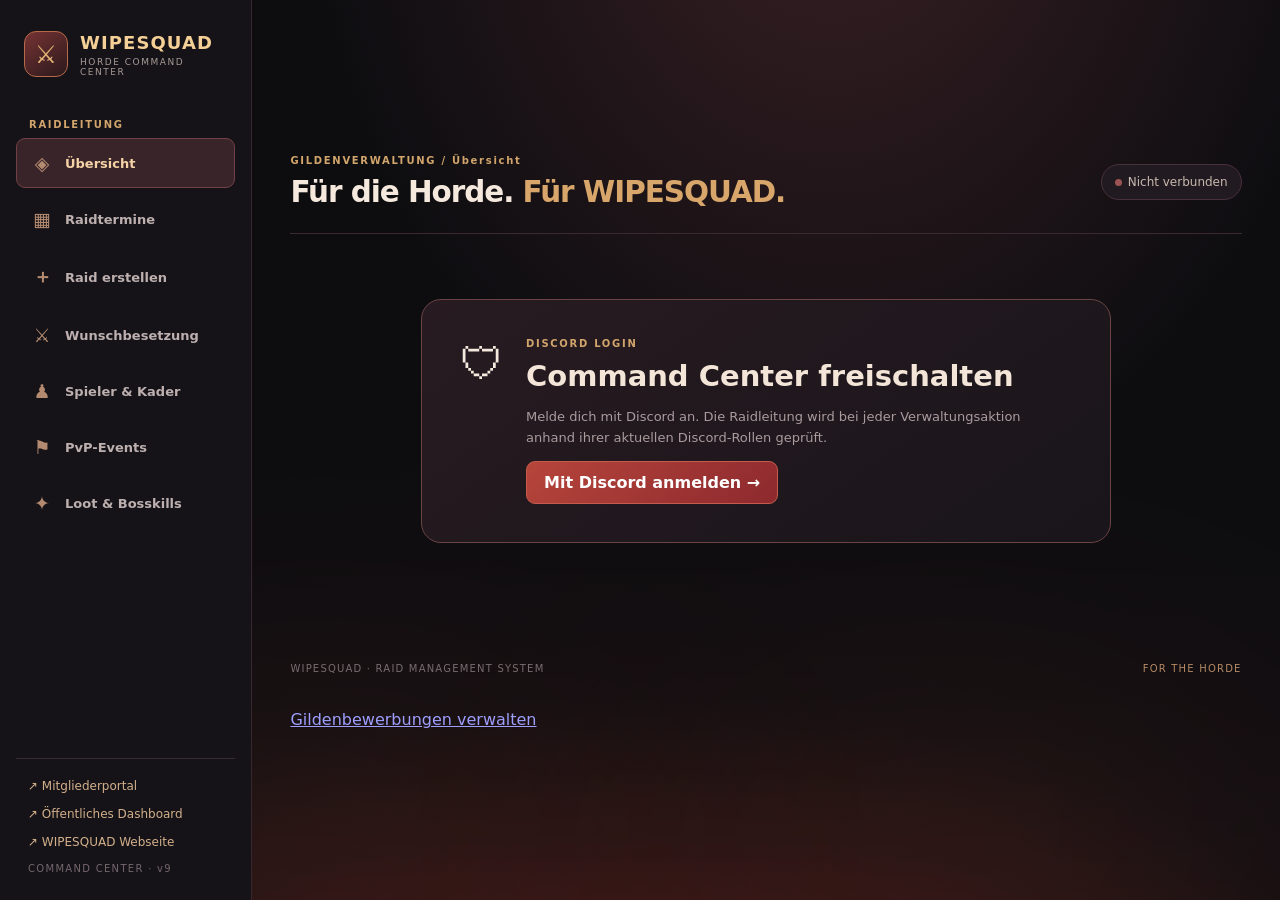
==== commit 5c6d755d: "Add files via upload" ====
--- a/admin.html
+++ b/admin.html
@@ -1 +1 @@
-<!doctype html><html lang="de"><head><meta charset="utf-8"><meta name="viewport" content="width=device-width,initial-scale=1"><meta name="robots" content="noindex,nofollow"><meta name="theme-color" content="#100e11"><title>WIPESQUAD | Horde Command Center</title><link rel="stylesheet" href="admin.css?v=8.1"><script src="dashboard-config.js"></script><script src="admin.js?v=6.0.3b" defer></script><link rel="stylesheet" href="unified.css"><script src="site-ui.js" defer></script><link rel="stylesheet" href="horde-epic.css"></head><body><div id="shell" class="shell"><aside class="sidebar"><div class="brand"><div class="brand-mark">⚔</div><div><strong>WIPESQUAD</strong><small>HORDE COMMAND CENTER</small></div></div><div class="side-label">RAIDLEITUNG</div><nav class="side-nav" aria-label="Verwaltung"><button data-tab="overview" class="active" aria-current="page"><span>◈</span> Übersicht</button><button data-tab="raids"><span>▦</span> Raidtermine</button><button data-tab="create"><span>＋</span> Raid erstellen</button><button data-tab="setup"><span>⚔</span> Wunschbesetzung</button><button data-tab="players"><span>♟</span> Spieler & Kader</button><button data-tab="pvp"><span>⚑</span> PvP-Events</button><button data-tab="logs"><span>✦</span> Loot & Bosskills</button></nav><div class="side-bottom"><a href="dashboard.html">↗ Öffentliches Dashboard</a><a href="index.html">↗ WIPESQUAD Webseite</a><div class="version">COMMAND CENTER · v9</div></div></aside><main class="main"><header class="topbar"><div><div class="eyebrow">GILDENVERWALTUNG / <span id="section-title">Übersicht</span></div><h1>Für die Horde. <em>Für WIPESQUAD.</em></h1></div><div class="top-actions"><span class="connection"><i></i><span id="connection-text">Nicht verbunden</span></span><button id="logout" class="ghost" hidden>Abmelden</button></div></header><section id="login" class="login-card"><div class="login-icon">🛡</div><div><div class="eyebrow">DISCORD LOGIN</div><h2>Command Center freischalten</h2><p class="muted">Melde dich mit Discord an. Die Raidleitung wird bei jeder Verwaltungsaktion anhand ihrer aktuellen Discord-Rollen geprüft.</p><button id="connect">Mit Discord anmelden →</button></div></section><p id="status" role="status" aria-live="polite" class="status"></p><div id="management" hidden><section id="tab-overview"><div class="hero-panel"><div><div class="eyebrow">WIPESQUAD · LIVE OPERATIONS</div><h2>Deine Gilde. Deine Raids.<br><span>Alles im Blick.</span></h2><p>Plane Events, organisiere Klassen und verwalte deinen Kader von einem zentralen Ort.</p><div class="hero-actions"><button id="quick-create">＋ Neuen Raid planen</button><button id="quick-plan" class="ghost">⚔ Raidbedarf ändern</button></div></div><div class="hero-emblem">⚔</div></div><div class="stats" id="stats"></div><div class="two-col"><section class="panel"><div class="sectionhead"><div><div class="eyebrow">RAIDPLANUNG</div><h2>Kommende Raids</h2></div><button id="overview-refresh" class="ghost compact">↻ Aktualisieren</button></div><div id="upcoming" class="raid-grid"></div></section><section class="panel"><div class="eyebrow">KADERÜBERSICHT</div><h2>Aktuelle Rollen</h2><div id="role-summary" class="roles"></div><p id="overview-updated" class="muted"></p><div class="help-box">Tipp: Klicke auf einen Raid, um Anmeldungen, Anwesenheit, Warteliste und Loot zu bearbeiten.</div></section></div></section><section id="tab-raids" class="panel" hidden><div class="sectionhead"><div><div class="eyebrow">RAID MANAGEMENT</div><h2>Raidtermine verwalten</h2></div><button id="reload" class="ghost">↻ Daten aktualisieren</button></div><label>Raidtermin auswählen<select id="event-select"></select></label><div id="event-detail"></div></section><section id="tab-setup" class="panel" hidden><div class="eyebrow">RAID COMPOSITION</div><h2>Wunschbesetzung bearbeiten</h2><p class="muted">Ändere Klassen und Specs über Dropdowns. Kein JSON notwendig.</p><label>Raidgröße<select id="size"><option value="10">10 Spieler</option><option value="20">20 Spieler</option><option value="40">40 Spieler</option></select></label><div id="template-total" class="total"></div><div class="template-header"><span>KLASSE & SPEZIALISIERUNG</span><span>ANZAHL</span></div><div id="template-rows"></div><div class="actions"><button id="add-spec" class="ghost">＋ Klasse / Spec hinzufügen</button><button id="save-template">Besetzung speichern</button></div><p class="muted">Die Summe muss der Raidgröße entsprechen. Bestehende Anmeldungen werden nicht gelöscht.</p></section><section id="tab-create" class="panel" hidden><div class="eyebrow">EVENT CREATOR</div><h2>Neuen Raid erstellen</h2><div class="two"><label>Raidname<input id="new-title" placeholder="Molten Core"></label><label>Raidgröße<select id="new-size"><option value="10">10 Spieler</option><option value="20">20 Spieler</option><option value="40">40 Spieler</option></select></label><label>Datum<input id="new-date" type="date"></label><label>Startzeit<input id="new-time" type="time" value="19:30"></label></div><label>Discord-Kanal-ID<input id="new-channel" inputmode="numeric" placeholder="Rechtsklick auf Kanal → ID kopieren"></label><label>Beschreibung<textarea id="new-description" rows="4" placeholder="Treffpunkt, Vorbereitung, besondere Hinweise …"></textarea></label><button id="create">⚔ Raid in Discord erstellen</button></section><section id="tab-players" class="panel" hidden><div class="eyebrow">ROSTER</div><h2>Spieler & Anmeldungen</h2><p class="muted">Durchsuche die angemeldeten Charaktere. Für Anwesenheit und Entfernen wähle den jeweiligen Raidtermin.</p><label>Spieler suchen<input id="player-search" type="search" placeholder="Name, Klasse, Spec oder Rolle …"></label><p id="player-count" class="muted"></p><div id="players-list"></div></section><section id="tab-pvp" class="panel" hidden><div class="eyebrow">WARFRONT</div><h2>PvP-Events</h2><p class="muted">Verwalte bestehende PvP-Termine. Neue PvP-Termine werden weiterhin über den Discord-Bot erstellt.</p><div id="pvp-list"></div></section><section id="tab-logs" class="panel" hidden><div class="eyebrow">GUILD ARCHIVES</div><h2>Loot & Bosskills</h2><p class="muted">Alle dokumentierten Bosskills und Loot-Einträge. Neue Einträge kannst du unter „Raidtermine“ hinzufügen.</p><div id="log-list"></div></section></div><footer>WIPESQUAD · RAID MANAGEMENT SYSTEM <span>FOR THE HORDE</span></footer><p><a href="bewerbungen-admin.html">Gildenbewerbungen verwalten</a></p></main></div><div id="toast" class="toast" role="status" hidden></div></body></html>+<!doctype html><html lang="de"><head><meta charset="utf-8"><meta name="viewport" content="width=device-width,initial-scale=1"><meta name="robots" content="noindex,nofollow"><meta name="theme-color" content="#100e11"><title>WIPESQUAD | Horde Command Center</title><link rel="stylesheet" href="admin.css?v=8.1"><script src="dashboard-config.js"></script><script src="admin.js?v=6.0.3c" defer></script><link rel="stylesheet" href="unified.css"><script src="site-ui.js" defer></script><link rel="stylesheet" href="horde-epic.css"></head><body><div id="shell" class="shell"><aside class="sidebar"><div class="brand"><div class="brand-mark">⚔</div><div><strong>WIPESQUAD</strong><small>HORDE COMMAND CENTER</small></div></div><div class="side-label">RAIDLEITUNG</div><nav class="side-nav" aria-label="Verwaltung"><button data-tab="overview" class="active" aria-current="page"><span>◈</span> Übersicht</button><button data-tab="raids"><span>▦</span> Raidtermine</button><button data-tab="create"><span>＋</span> Raid erstellen</button><button data-tab="setup"><span>⚔</span> Wunschbesetzung</button><button data-tab="players"><span>♟</span> Spieler & Kader</button><button data-tab="pvp"><span>⚑</span> PvP-Events</button><button data-tab="logs"><span>✦</span> Loot & Bosskills</button></nav><div class="side-bottom"><a href="dashboard.html">↗ Öffentliches Dashboard</a><a href="index.html">↗ WIPESQUAD Webseite</a><div class="version">COMMAND CENTER · v9</div></div></aside><main class="main"><header class="topbar"><div><div class="eyebrow">GILDENVERWALTUNG / <span id="section-title">Übersicht</span></div><h1>Für die Horde. <em>Für WIPESQUAD.</em></h1></div><div class="top-actions"><span class="connection"><i></i><span id="connection-text">Nicht verbunden</span></span><button id="logout" class="ghost" hidden>Abmelden</button></div></header><section id="login" class="login-card"><div class="login-icon">🛡</div><div><div class="eyebrow">DISCORD LOGIN</div><h2>Command Center freischalten</h2><p class="muted">Melde dich mit Discord an. Die Raidleitung wird bei jeder Verwaltungsaktion anhand ihrer aktuellen Discord-Rollen geprüft.</p><button id="connect">Mit Discord anmelden →</button></div></section><p id="status" role="status" aria-live="polite" class="status"></p><div id="management" hidden><section id="tab-overview"><div class="hero-panel"><div><div class="eyebrow">WIPESQUAD · LIVE OPERATIONS</div><h2>Deine Gilde. Deine Raids.<br><span>Alles im Blick.</span></h2><p>Plane Events, organisiere Klassen und verwalte deinen Kader von einem zentralen Ort.</p><div class="hero-actions"><button id="quick-create">＋ Neuen Raid planen</button><button id="quick-plan" class="ghost">⚔ Raidbedarf ändern</button></div></div><div class="hero-emblem">⚔</div></div><div class="stats" id="stats"></div><div class="two-col"><section class="panel"><div class="sectionhead"><div><div class="eyebrow">RAIDPLANUNG</div><h2>Kommende Raids</h2></div><button id="overview-refresh" class="ghost compact">↻ Aktualisieren</button></div><div id="upcoming" class="raid-grid"></div></section><section class="panel"><div class="eyebrow">KADERÜBERSICHT</div><h2>Aktuelle Rollen</h2><div id="role-summary" class="roles"></div><p id="overview-updated" class="muted"></p><div class="help-box">Tipp: Klicke auf einen Raid, um Anmeldungen, Anwesenheit, Warteliste und Loot zu bearbeiten.</div></section></div></section><section id="tab-raids" class="panel" hidden><div class="sectionhead"><div><div class="eyebrow">RAID MANAGEMENT</div><h2>Raidtermine verwalten</h2></div><button id="reload" class="ghost">↻ Daten aktualisieren</button></div><label>Raidtermin auswählen<select id="event-select"></select></label><div id="event-detail"></div></section><section id="tab-setup" class="panel" hidden><div class="eyebrow">RAID COMPOSITION</div><h2>Wunschbesetzung bearbeiten</h2><p class="muted">Ändere Klassen und Specs über Dropdowns. Kein JSON notwendig.</p><label>Raidgröße<select id="size"><option value="10">10 Spieler</option><option value="20">20 Spieler</option><option value="40">40 Spieler</option></select></label><div id="template-total" class="total"></div><div class="template-header"><span>KLASSE & SPEZIALISIERUNG</span><span>ANZAHL</span></div><div id="template-rows"></div><div class="actions"><button id="add-spec" class="ghost">＋ Klasse / Spec hinzufügen</button><button id="save-template">Besetzung speichern</button></div><p class="muted">Die Summe muss der Raidgröße entsprechen. Bestehende Anmeldungen werden nicht gelöscht.</p></section><section id="tab-create" class="panel" hidden><div class="eyebrow">EVENT CREATOR</div><h2>Neuen Raid erstellen</h2><div class="two"><label>Raidname<input id="new-title" placeholder="Molten Core"></label><label>Raidgröße<select id="new-size"><option value="10">10 Spieler</option><option value="20">20 Spieler</option><option value="40">40 Spieler</option></select></label><label>Datum<input id="new-date" type="date"></label><label>Startzeit<input id="new-time" type="time" value="19:30"></label></div><label>Discord-Kanal-ID<input id="new-channel" inputmode="numeric" placeholder="Rechtsklick auf Kanal → ID kopieren"></label><label>Beschreibung<textarea id="new-description" rows="4" placeholder="Treffpunkt, Vorbereitung, besondere Hinweise …"></textarea></label><button id="create">⚔ Raid in Discord erstellen</button></section><section id="tab-players" class="panel" hidden><div class="eyebrow">ROSTER</div><h2>Spieler & Anmeldungen</h2><p class="muted">Durchsuche die angemeldeten Charaktere. Für Anwesenheit und Entfernen wähle den jeweiligen Raidtermin.</p><label>Spieler suchen<input id="player-search" type="search" placeholder="Name, Klasse, Spec oder Rolle …"></label><p id="player-count" class="muted"></p><div id="players-list"></div></section><section id="tab-pvp" class="panel" hidden><div class="eyebrow">WARFRONT</div><h2>PvP-Events</h2><p class="muted">Verwalte bestehende PvP-Termine. Neue PvP-Termine werden weiterhin über den Discord-Bot erstellt.</p><div id="pvp-list"></div></section><section id="tab-logs" class="panel" hidden><div class="eyebrow">GUILD ARCHIVES</div><h2>Loot & Bosskills</h2><p class="muted">Alle dokumentierten Bosskills und Loot-Einträge. Neue Einträge kannst du unter „Raidtermine“ hinzufügen.</p><div id="log-list"></div></section></div><footer>WIPESQUAD · RAID MANAGEMENT SYSTEM <span>FOR THE HORDE</span></footer><p><a href="bewerbungen-admin.html">Gildenbewerbungen verwalten</a></p></main></div><div id="toast" class="toast" role="status" hidden></div></body></html>
--- a/admin.css
+++ b/admin.css
@@ -1,13 +1 @@
 :root{color-scheme:dark;font-family:Inter,Segoe UI,system-ui,sans-serif;background:#0d0d10;color:#f5e9de}*{box-sizing:border-box}body{margin:0;background:radial-gradient(ellipse at 65% -20%,#3a2025 0,transparent 45%),#0d0d10}button,input,select,textarea{font:inherit}button{cursor:pointer;background:linear-gradient(135deg,#b6453b,#8d292e);color:#fff;border:1px solid #c55b4c;border-radius:9px;padding:11px 17px;font-weight:700;transition:.15s}button:hover{filter:brightness(1.16)}button:disabled{opacity:.45;cursor:not-allowed}.ghost{background:#292127;border-color:#594047}.danger{background:#622a30;border-color:#9e4247}.compact{padding:7px 11px;font-size:12px}.shell{display:grid;grid-template-columns:252px minmax(0,1fr);min-height:100vh}.sidebar{position:sticky;top:0;height:100vh;background:#151318;border-right:1px solid #37262b;padding:26px 16px;display:flex;flex-direction:column}.brand{display:flex;gap:12px;align-items:center;padding:5px 8px 34px}.brand-mark{display:grid;place-items:center;width:46px;height:46px;background:linear-gradient(145deg,#763333,#2b191c);border:1px solid #b66a49;border-radius:12px;color:#e6b777;font-size:25px}.brand strong{font-size:18px;letter-spacing:.06em;color:#f4cf96}.brand small{display:block;font-size:9px;letter-spacing:.17em;color:#a99b96;margin-top:4px}.side-label,.eyebrow{font-size:10px;font-weight:800;letter-spacing:.17em;color:#d2a56c}.side-label{padding:8px 13px}.side-nav{display:grid;gap:6px}.side-nav button{display:flex;align-items:center;gap:12px;text-align:left;background:transparent;border:1px solid transparent;color:#bdb0af;font-size:13px;padding:13px 14px}.side-nav button span{font-size:19px;color:#b48b70;width:22px;text-align:center}.side-nav button:hover{background:#2a2025}.side-nav button.active{background:#392429;border-color:#724147;color:#f6d3a6}.side-bottom{margin-top:auto;display:grid;gap:14px;padding:20px 12px 0;border-top:1px solid #392b2f}.side-bottom a{color:#d3b08b;text-decoration:none;font-size:12px}.version{color:#74676a;font-size:10px;letter-spacing:.13em}.main{min-width:0;padding:30px clamp(18px,3vw,52px);max-width:1750px;width:100%;margin:auto}.topbar{display:flex;align-items:center;justify-content:space-between;gap:18px;padding-bottom:24px;border-bottom:1px solid #3c292f}.topbar h1{font-size:clamp(21px,2.3vw,33px);margin:9px 0 0;letter-spacing:-.035em}.topbar h1 em{font-style:normal;color:#d8a66b}.top-actions{display:flex;align-items:center;gap:12px}.connection{white-space:nowrap;font-size:12px;color:#c9b9af;background:#211b21;padding:10px 13px;border:1px solid #49313a;border-radius:99px}.connection i{display:inline-block;width:7px;height:7px;border-radius:50%;background:#9c5353;margin-right:6px}.connected .connection i{background:#77c58e}.login-card{max-width:690px;margin:65px auto;padding:38px;background:linear-gradient(145deg,#271b21,#19151a);border:1px solid #6b4545;border-radius:20px;display:flex;gap:22px}.login-icon{font-size:44px}.login-card h2{font-size:29px;margin:10px 0}.muted{color:#aa9b9d;font-size:13px;line-height:1.65}h2{font-size:23px;color:#f3e5d7;margin:10px 0 18px}h3{font-size:17px;color:#ebc28f;margin:14px 0}.status{color:#e4c18c;min-height:22px;font-size:13px}.hero-panel{display:flex;justify-content:space-between;align-items:center;overflow:hidden;position:relative;padding:35px;background:radial-gradient(circle at 80% 50%,#66322d 0,transparent 36%),linear-gradient(115deg,#2b1b20,#18161a);border:1px solid #70413b;border-radius:17px;margin:18px 0}.hero-panel h2{font-size:clamp(29px,3vw,44px);line-height:1.12;margin:12px 0}.hero-panel h2 span{color:#e5af71}.hero-panel p{color:#bca8a4;font-size:14px}.hero-actions{display:flex;flex-wrap:wrap;gap:10px;margin-top:24px}.hero-emblem{font-size:120px;opacity:.22;transform:rotate(-12deg);padding:0 35px}.stats{display:grid;grid-template-columns:repeat(3,minmax(0,1fr));gap:14px;margin:18px 0}.stat{padding:21px;background:#1c191e;border:1px solid #403038;border-radius:12px;position:relative}.stat:before{content:'';position:absolute;top:0;left:18px;width:42px;height:2px;background:#b65b4b}.stat strong{display:block;font-size:31px;color:#f3c589}.stat small{color:#aa9998;font-size:12px}.two-col{display:grid;grid-template-columns:1.5fr 1fr;gap:17px}.panel{padding:25px;background:#1b181d;border:1px solid #423139;border-radius:14px;margin:18px 0;min-width:0}.sectionhead,.actions,.item,.template-row{display:flex;align-items:center;justify-content:space-between;gap:12px;flex-wrap:wrap}.sectionhead h2{margin-bottom:8px}.raid-grid{display:grid;gap:10px}.raid-tile{display:grid;text-align:left;gap:9px;background:#252026;border:1px solid #4a353b;border-radius:10px;padding:15px;width:100%}.raid-tile strong{font-size:17px}.raid-tile-top{display:flex;align-items:center;justify-content:space-between;gap:8px}.tag{font-size:11px;letter-spacing:.04em;color:#e7ba7d;background:#45302d;border:1px solid #704a39;padding:5px 9px;border-radius:7px}.roles{display:flex;flex-wrap:wrap;gap:8px;margin:18px 0}.role-chip{background:#31262c;border:1px solid #684449;padding:11px;border-radius:8px;color:#f2c78c;font-size:13px}.help-box{border-left:3px solid #aa6c47;background:#272027;padding:15px;font-size:12px;color:#c7aaa1;margin-top:22px}.empty{color:#a99b9b;padding:16px 0}.two{display:grid;grid-template-columns:repeat(2,minmax(0,1fr));gap:12px}label{display:block;color:#d2b9b3;font-size:13px;margin:15px 0}input,select,textarea{display:block;width:100%;background:#100f13;color:#f7eae4;border:1px solid #60434b;border-radius:8px;padding:12px;margin:8px 0;min-width:0}input:focus,select:focus,textarea:focus{outline:2px solid #b88659}textarea{resize:vertical}.item,.player-row,.log-entry{padding:13px 0;border-bottom:1px solid #3d3036}.item span{overflow-wrap:anywhere}.item>div{display:flex;align-items:center;gap:8px;flex-wrap:wrap}.subpanel{background:#221d23;border:1px solid #51373f;border-radius:11px;padding:19px;margin:17px 0}.subpanel h3{margin-top:0}.template-header{display:flex;justify-content:space-between;font-size:10px;letter-spacing:.13em;color:#bca59b;padding:13px}.template-row{padding:8px 0;border-bottom:1px solid #3c3036}.template-row select{flex:1;min-width:160px}.template-row input{width:100px}.template-row button{margin-left:auto}.actions{justify-content:flex-start;margin-top:20px}.total{font-weight:800;padding:13px;background:#2a2025;border-radius:9px}.total.good{color:#95d5a2}.total.bad{color:#ed9a8c}.player-row{display:flex;align-items:center;justify-content:space-between;gap:10px}.player-row strong,.player-row small{display:block}.player-row small{color:#b0a0a0;margin-top:5px}.log-entry{font-size:13px;color:#d8c5b7}.toast{position:fixed;bottom:22px;right:22px;max-width:350px;background:#39272c;border:1px solid #a86a57;border-radius:12px;padding:15px 20px;box-shadow:0 10px 35px #0009;z-index:20;font-size:13px}footer{display:flex;justify-content:space-between;color:#786d70;font-size:10px;letter-spacing:.12em;padding:20px 0}footer span{color:#b38a65}[hidden]{display:none!important}@media(max-width:1050px){.shell{grid-template-columns:205px minmax(0,1fr)}.sidebar{padding:20px 9px}.two-col{grid-template-columns:1fr}.hero-emblem{font-size:75px}}@media(max-width:750px){.shell{display:block}.sidebar{position:static;height:auto;padding:13px}.brand{padding:5px 8px 12px}.side-label,.side-bottom{display:none}.side-nav{display:flex;overflow-x:auto;gap:5px}.side-nav button{white-space:nowrap;padding:9px 11px;font-size:12px}.main{padding:16px}.topbar{align-items:flex-start;flex-direction:column}.stats{grid-template-columns:repeat(2,minmax(0,1fr))}.hero-panel{padding:23px}.hero-emblem{display:none}.login-card{padding:23px;margin:22px auto}.two{grid-template-columns:1fr}.panel{padding:17px}.template-row select{min-width:130px}}
-
-/* V5.33 – gegliederte Horde-Navigation und PvP-Verwaltung */
-.side-nav .ws-side-group{margin:18px 12px 7px;padding-top:12px;border-top:1px solid rgba(212,151,103,.16);font-size:10px;letter-spacing:.16em;color:#d8a16e;pointer-events:none}
-.side-nav button{transition:background .18s,border-color .18s,color .18s}
-.side-nav button.active{background:linear-gradient(90deg,rgba(144,49,63,.38),rgba(144,49,63,.14));border-color:rgba(197,104,109,.5)}
-.ws-pvp-team-create{display:grid;grid-template-columns:1fr 1fr auto;align-items:end;gap:14px;margin:22px 0}
-.ws-pvp-team-card{margin:14px 0;padding:18px;border:1px solid rgba(184,105,107,.27);border-radius:12px;background:linear-gradient(135deg,rgba(83,34,45,.18),rgba(25,20,25,.4))}
-.ws-pvp-team-card .ws-pvp-controls{display:flex;gap:9px;flex-wrap:wrap;align-items:end;margin-top:12px}
-.ws-pvp-team-card .ws-pvp-controls input{min-width:170px;max-width:260px}
-.ws-pvp-team-card .ws-pvp-members{margin:12px 0;display:flex;gap:8px;flex-wrap:wrap}
-.ws-pvp-team-card .ws-pvp-member{padding:7px 10px;border:1px solid rgba(184,105,107,.25);border-radius:8px}
-@media(max-width:900px){.ws-pvp-team-create{grid-template-columns:1fr}}
